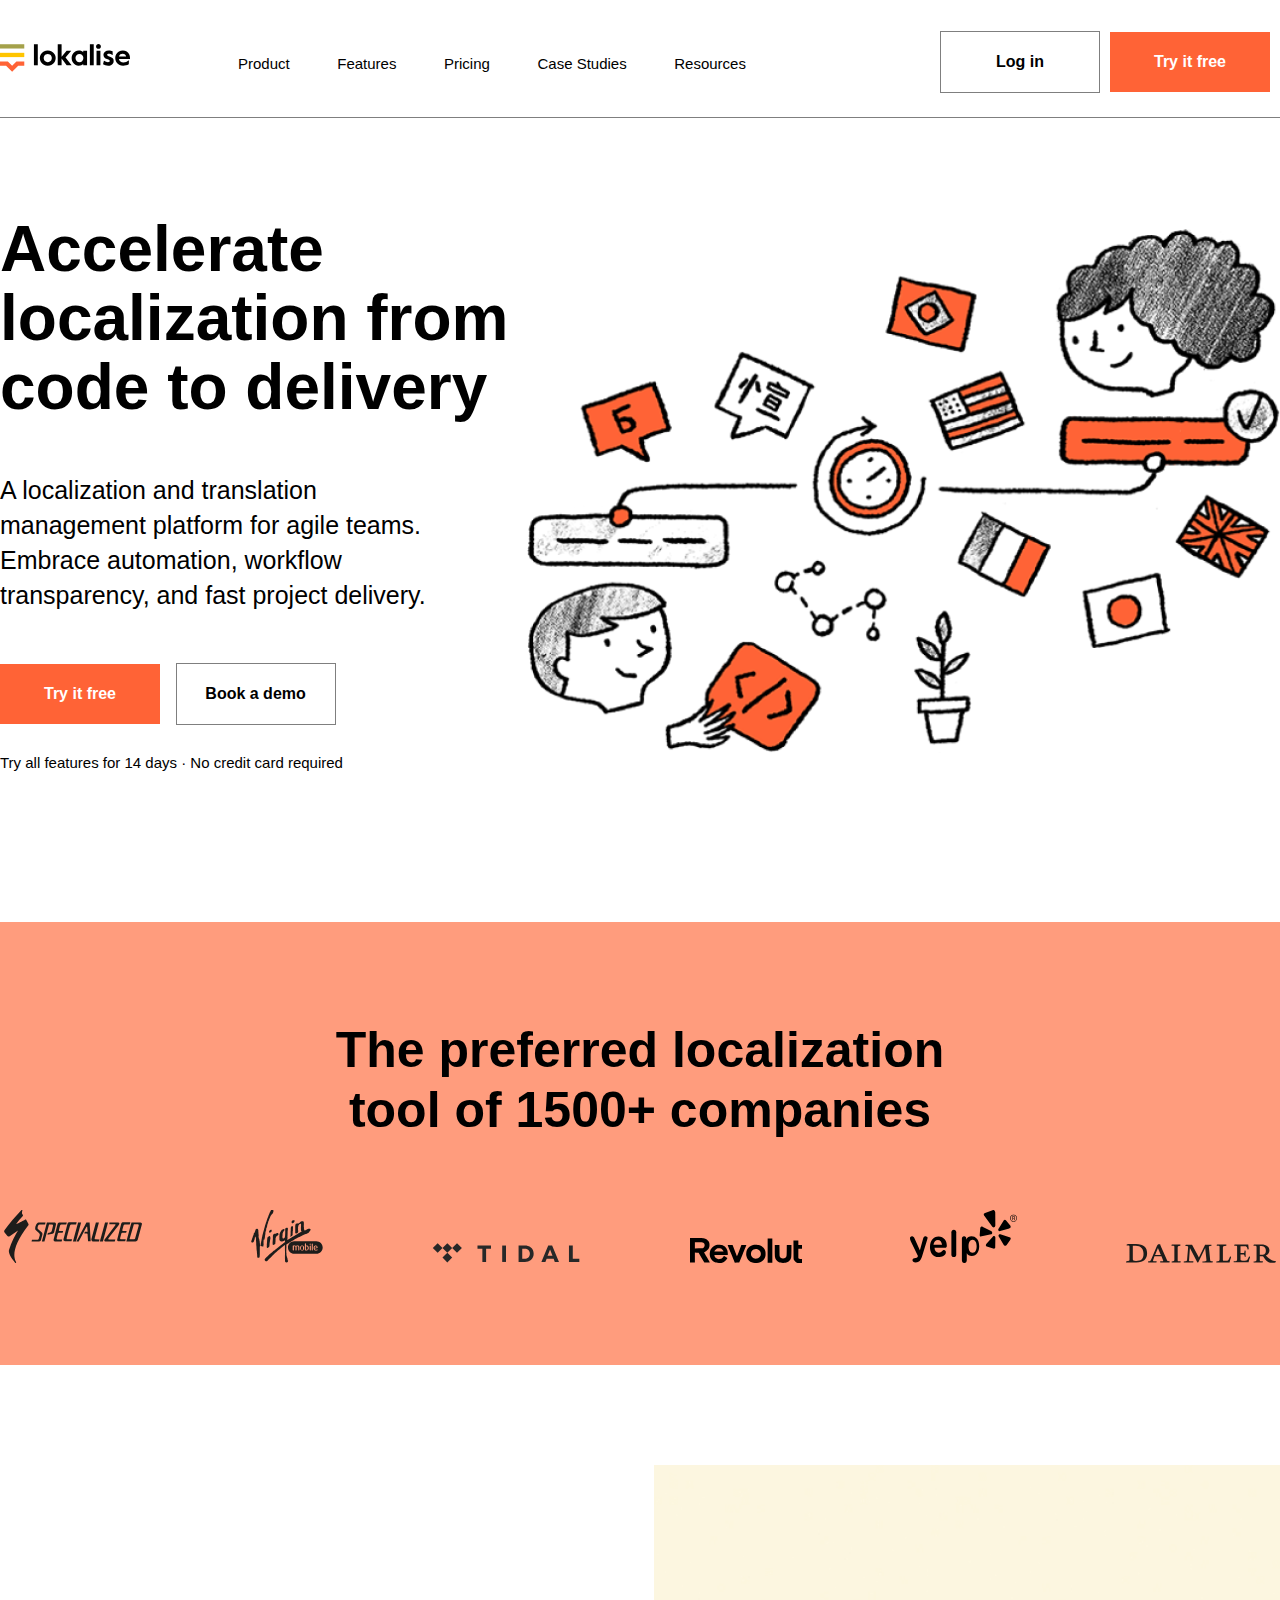
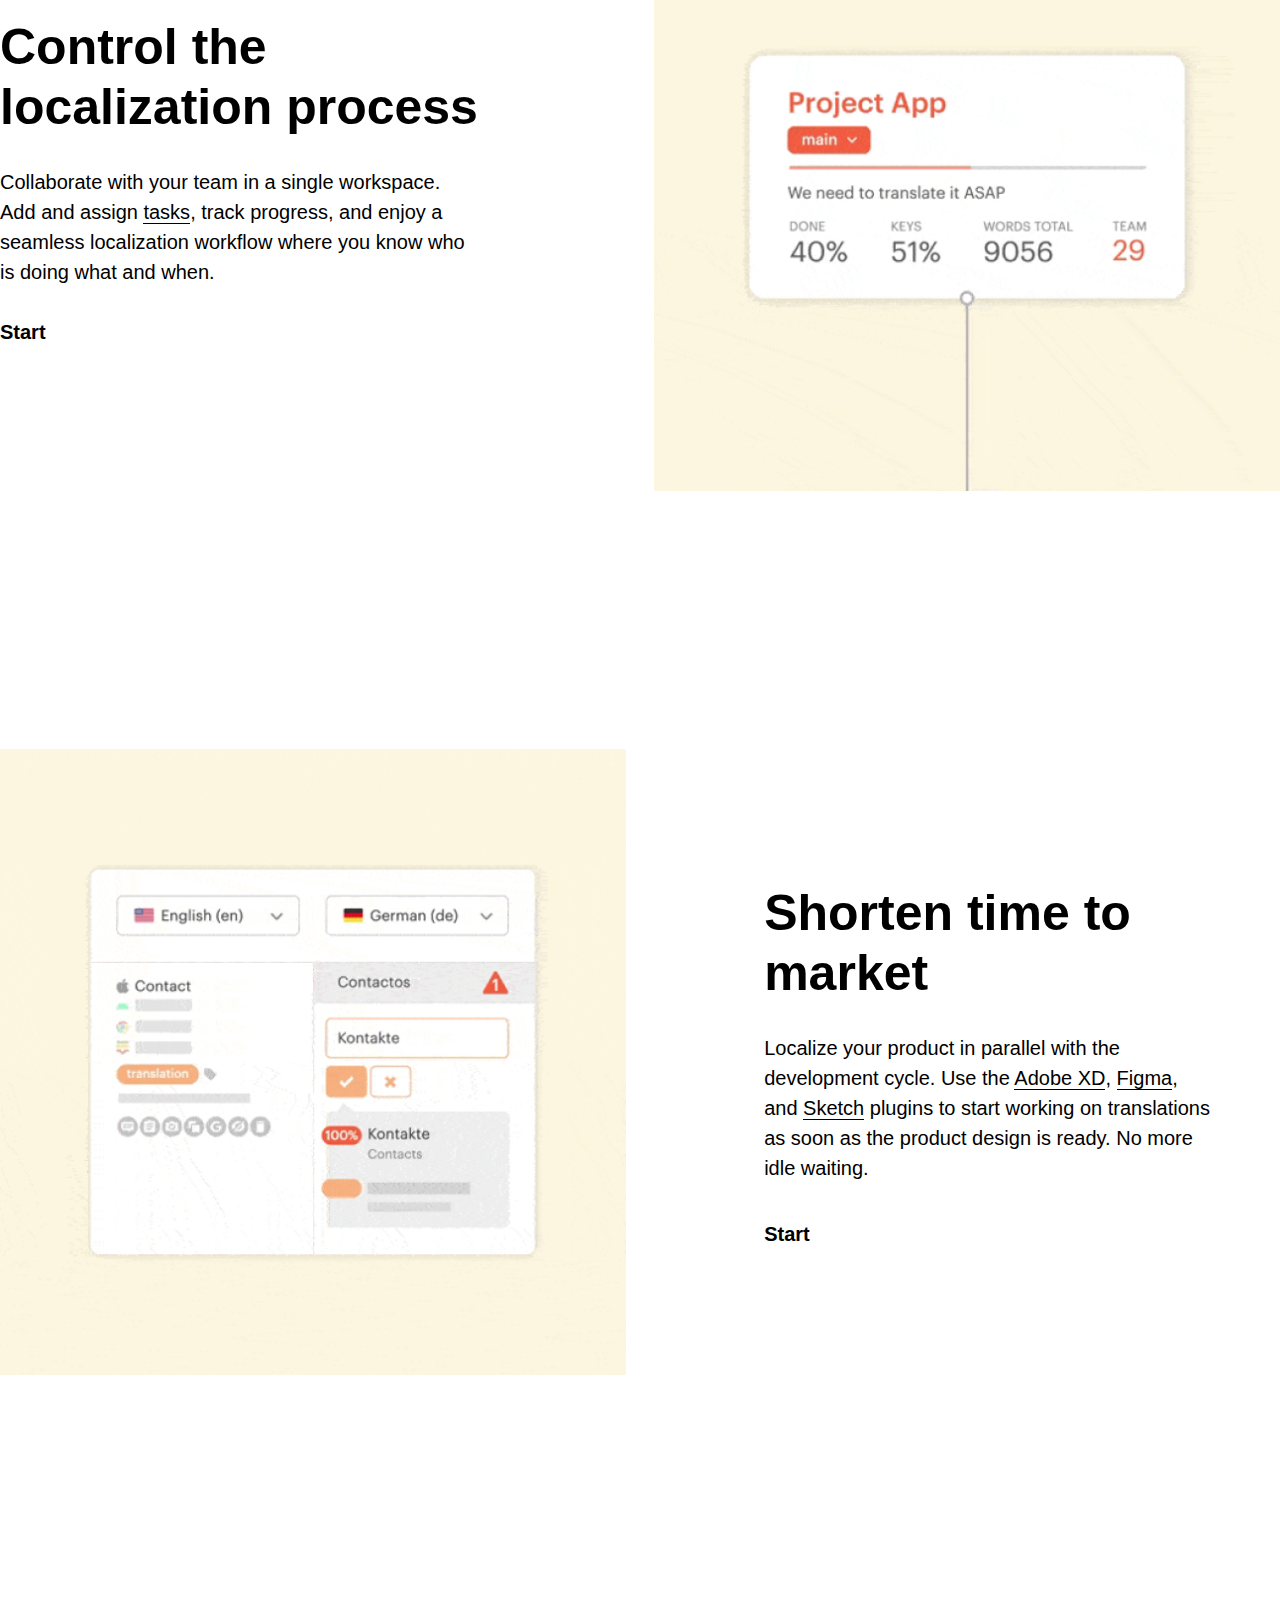
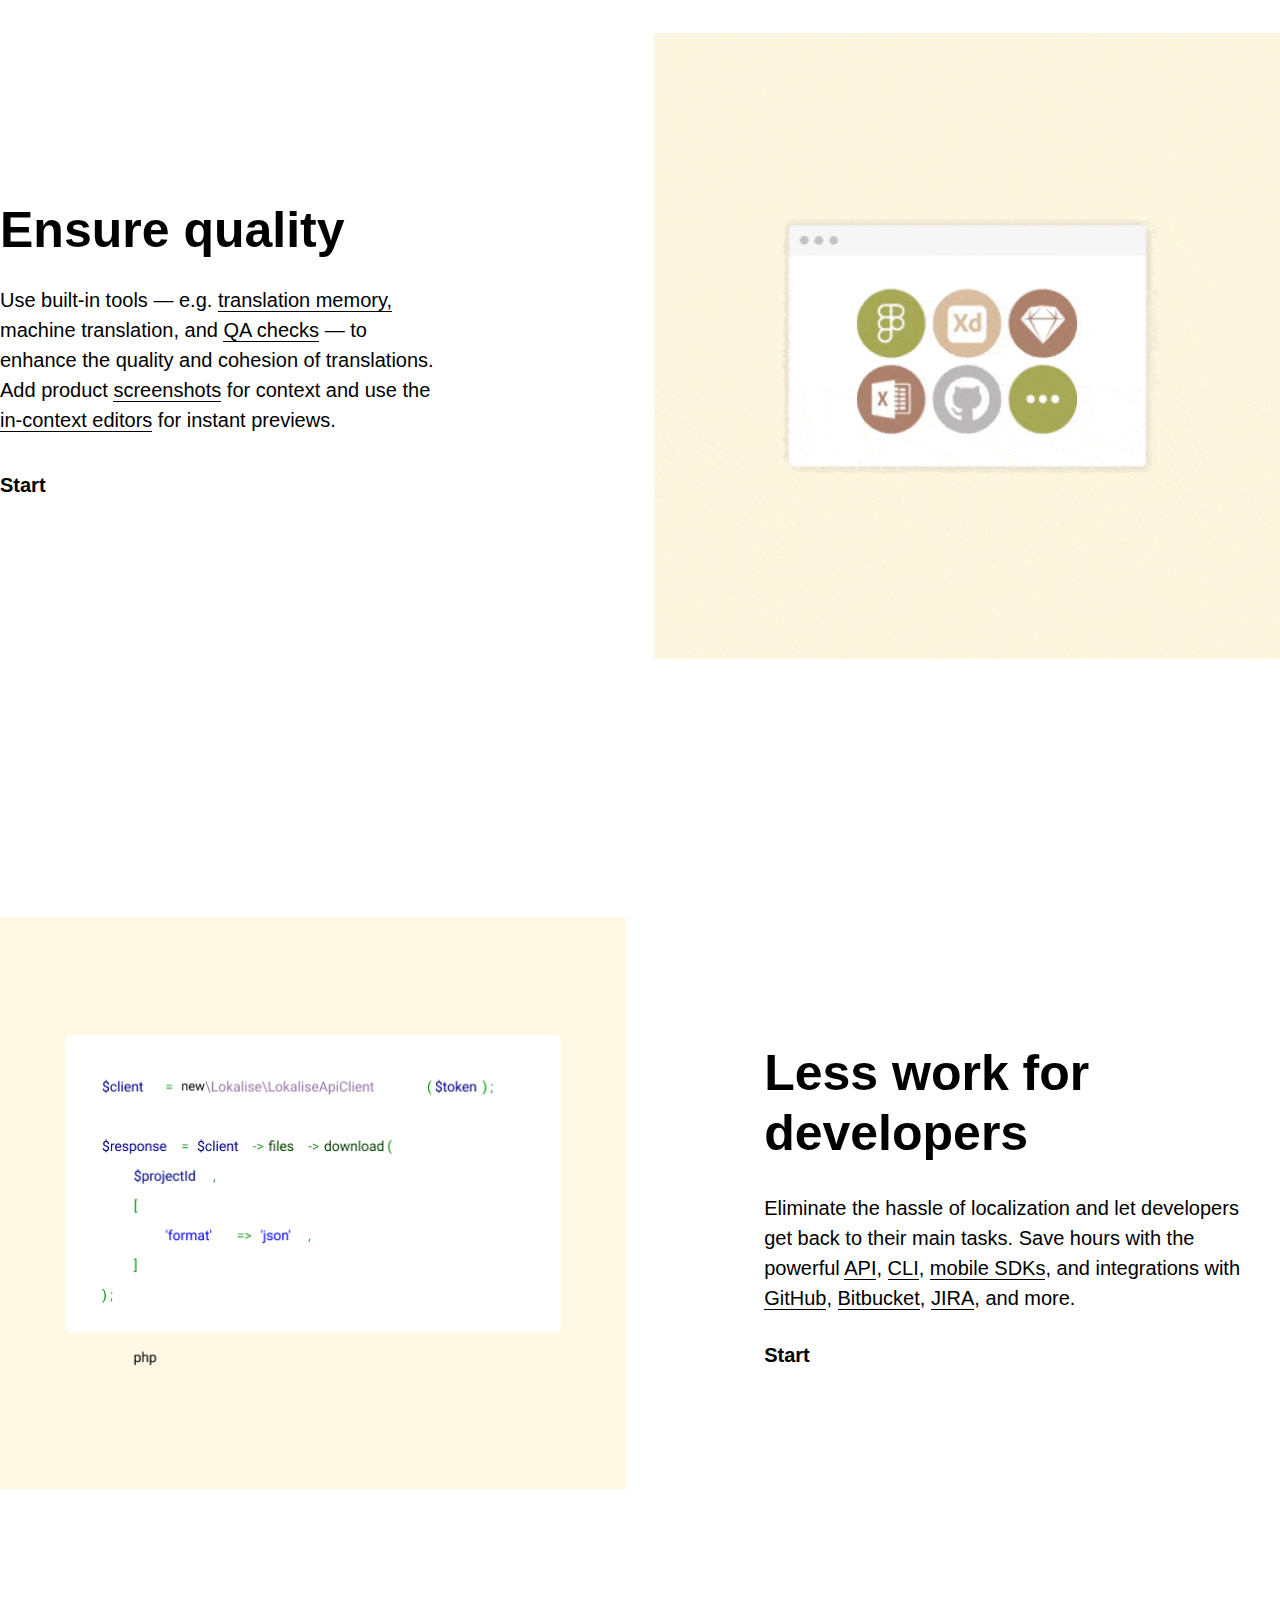
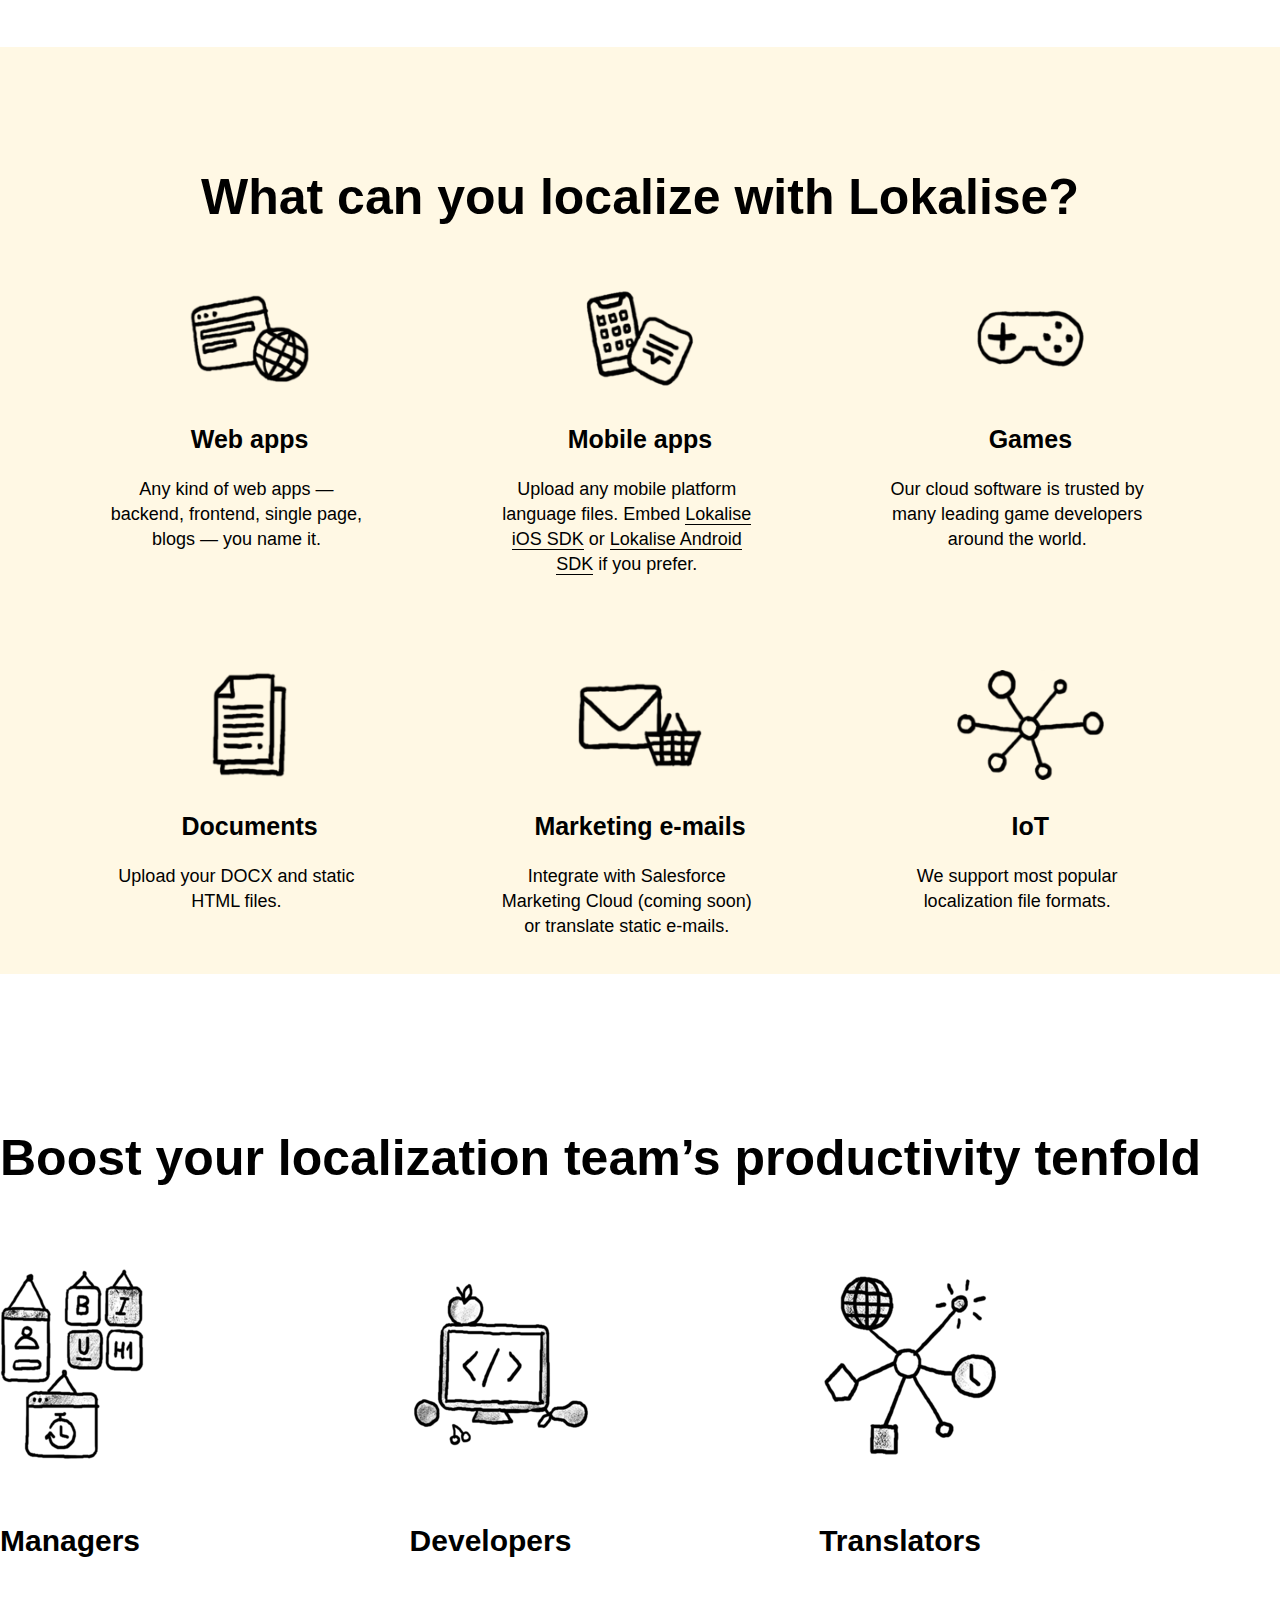
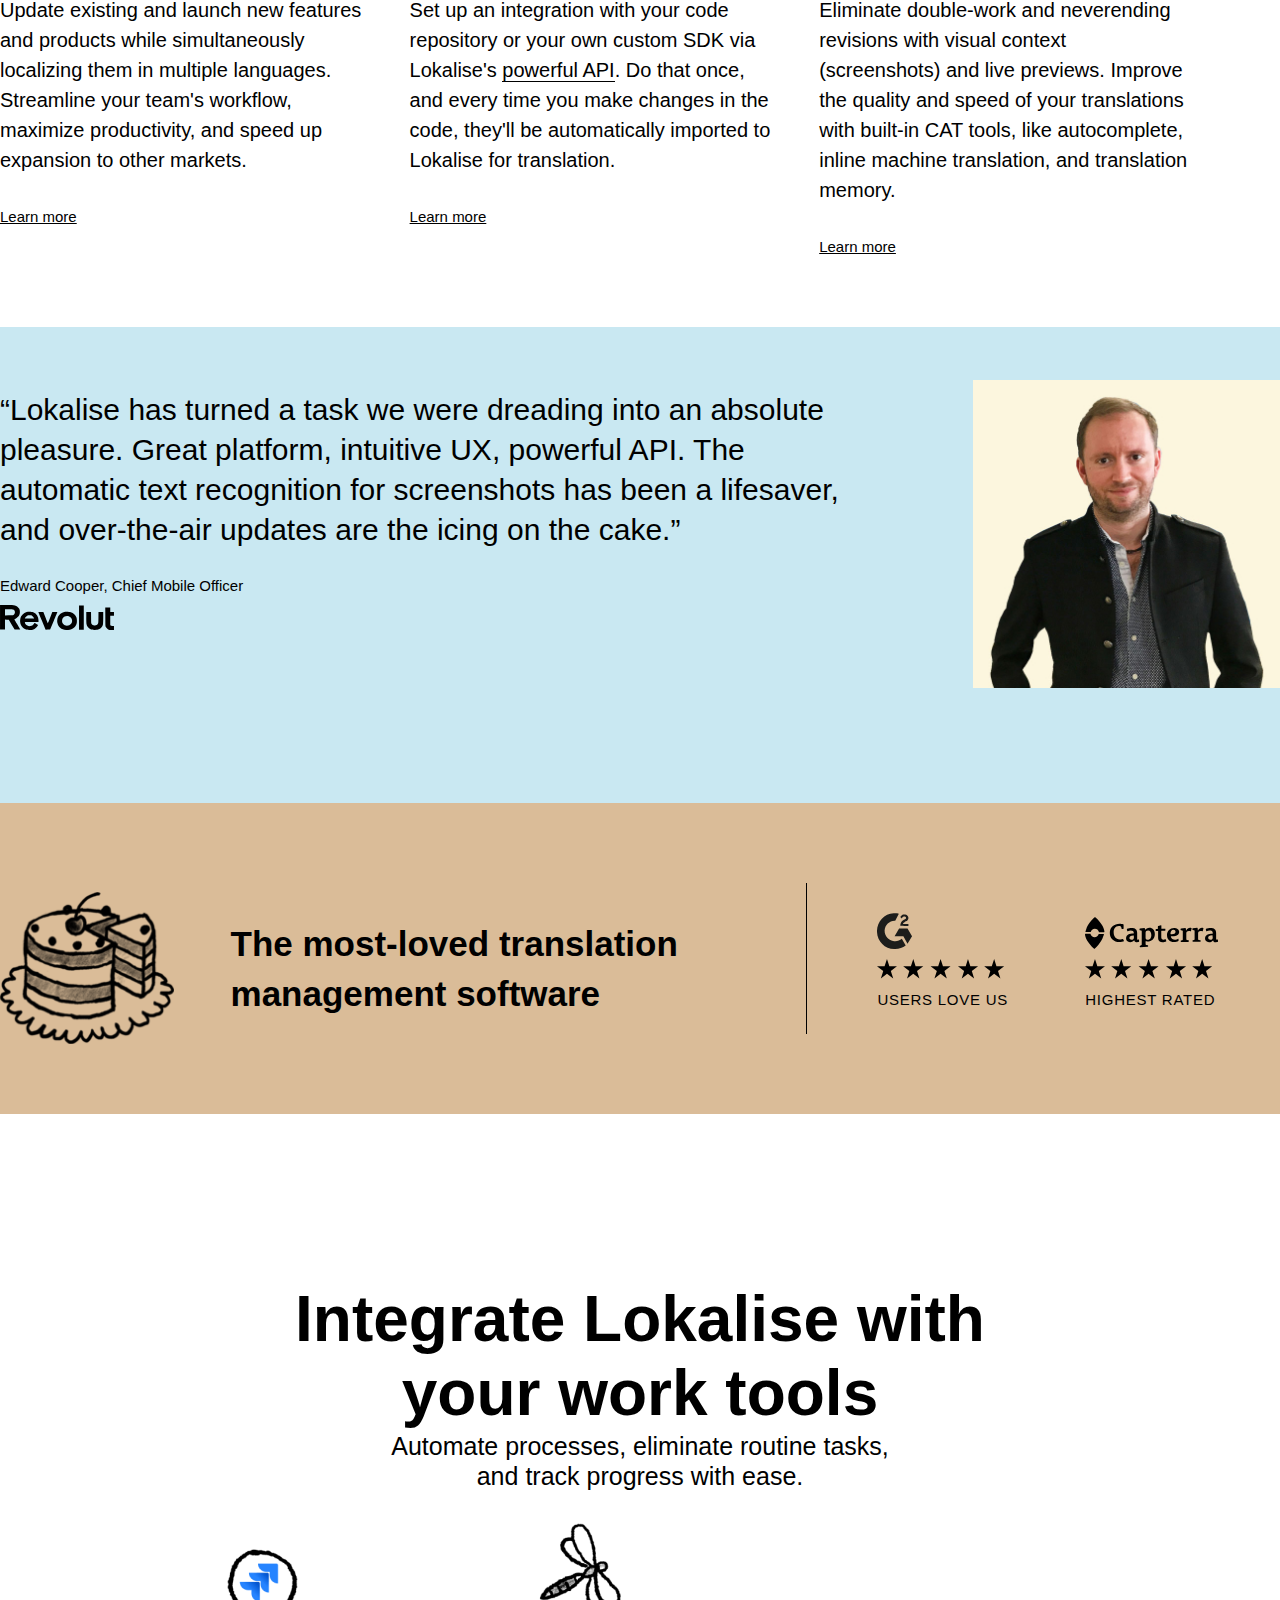
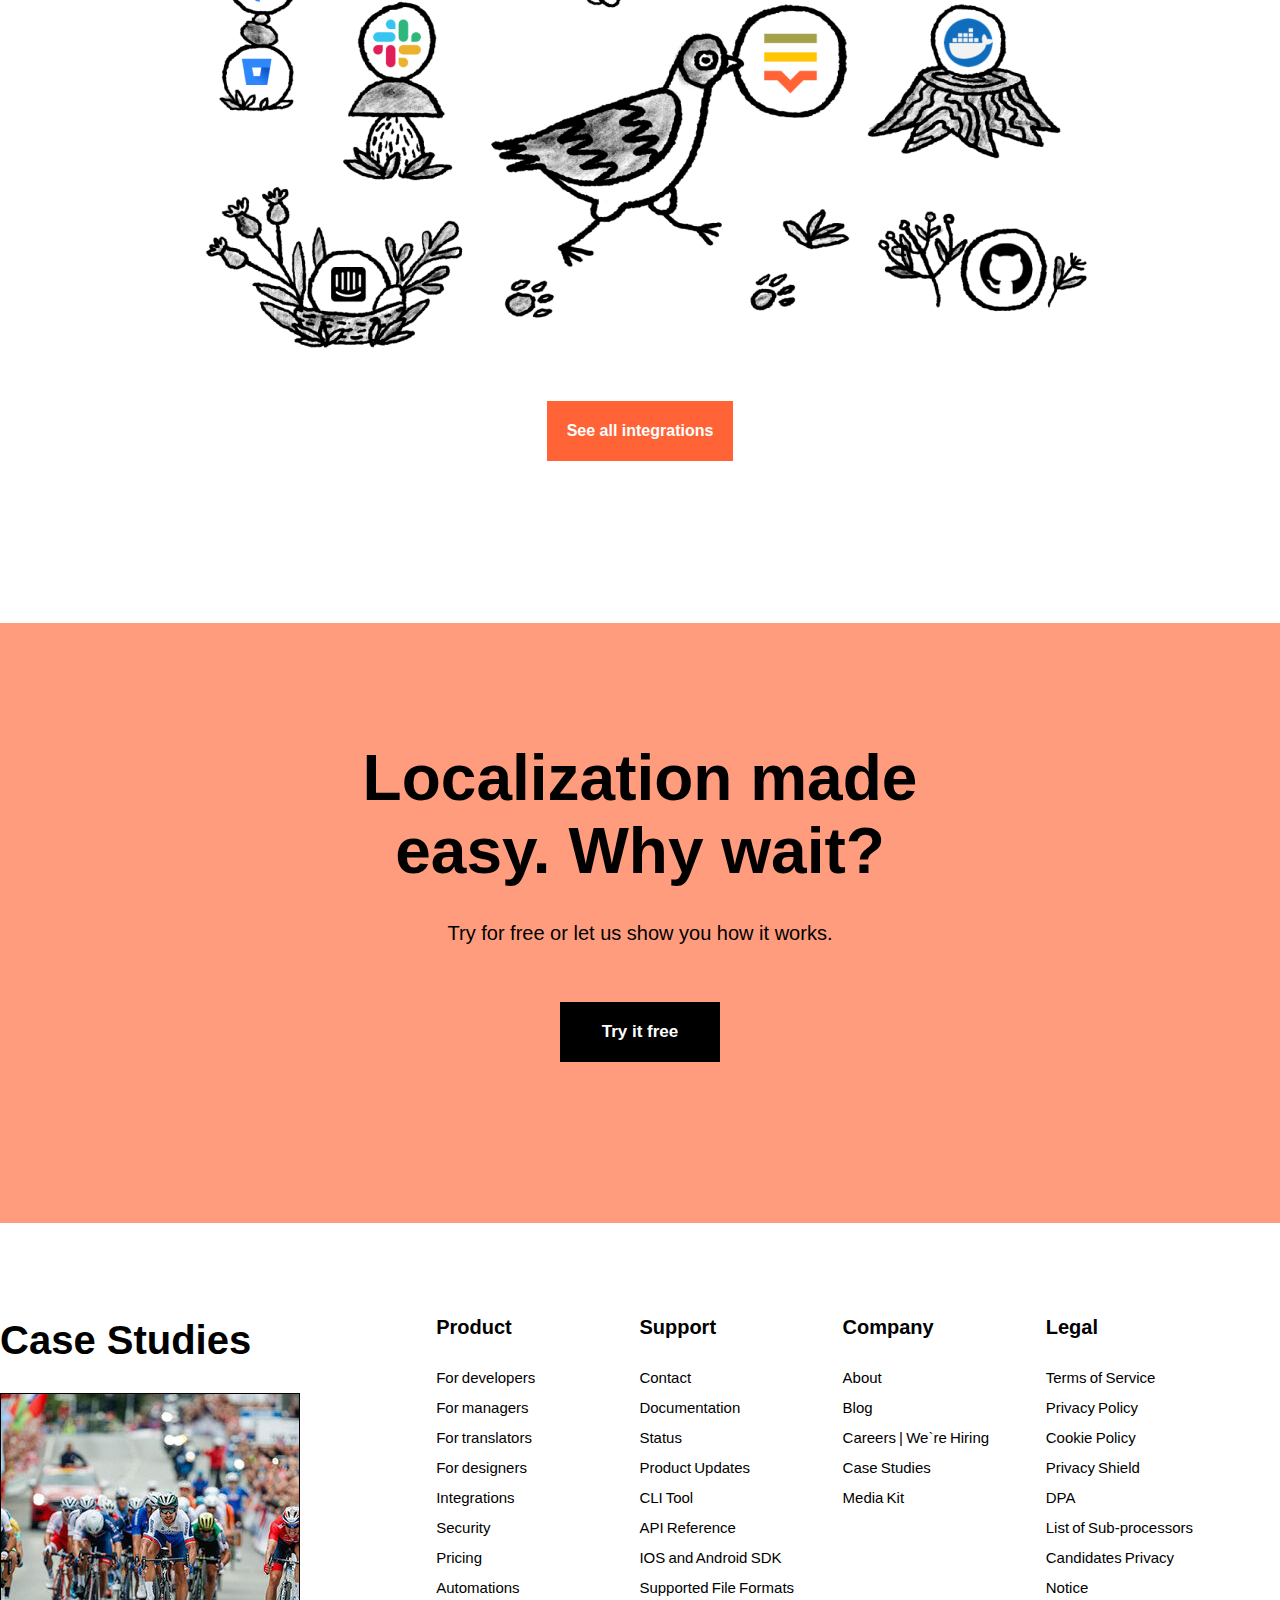
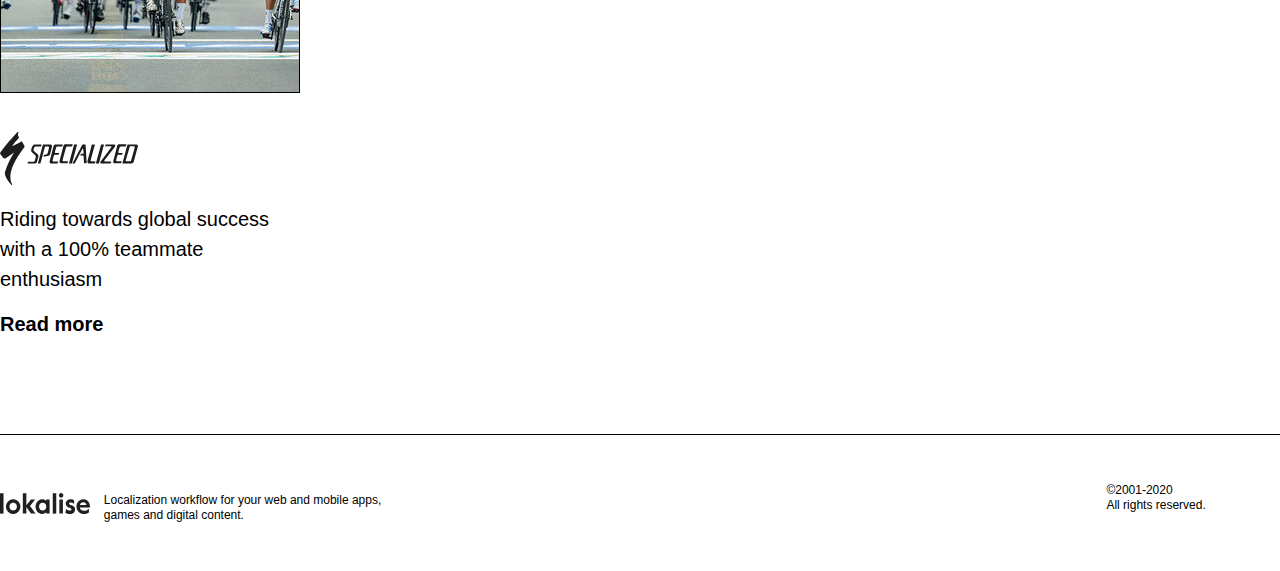
==== index.html @ 661e5a1c "Added HW-12" ====
<!DOCTYPE html>
<html lang="en">

<head>
    <meta charset="UTF-8">
    <meta name="viewport" content="width=device-width, initial-scale=1.0">
    <title>Lokalize</title>
    <link rel="stylesheet" href="./css/styles.css">

</head>

<body>


    <header class="header">
        <div class="container">
            <div class="inner-container">
                <div class="logo-wrapper">
                    <a href="#">
                        <img src="./images/icons/lokalize.svg" alt="Logo" title="Lokalize">
                    </a>
                </div>

                <nav class="nav-menu">
                    <a href="#product.html" class="burger-menu_link">Product</a>
                    <a href="#features.html" class="burger-menu_link">Features</a>
                    <a href="#pricing.html" class="burger-menu_link">Pricing</a>
                    <a href="#case-studies.html" class="burger-menu_link">Case Studies</a>
                    <a href="#resources.html" class="burger-menu_link">Resources</a>
                </nav>

                <button class="button button-white">Log in</button>
                <button class="button button-orange">Try it free</button>
                <div class="burger-menu">&#9776;</div>
            </div>
        </div>
    </header>

    <main>
        <section class="section first-section">
            <div class="container">
                <div class="flex-container">
                    <div class="info-box">
                        <h1 class="title">Accelerate localization from code to delivery</h1>
                        <p>A localization and translation management platform for agile teams. Embrace automation,
                            workflow transparency, and fast
                            project delivery.</p>
                        <div class="btn-wrapper">
                            <button class="button button-orange">Try it free</button>
                            <button class="button button-white">Book a demo</button>
                        </div>
                        <div class="additional">
                            <p>Try all features for 14 days · No credit card required</p>
                        </div>
                    </div>
                    <div class="img-box">
                        <img src="./images/Img-1.png" alt="Img">
                    </div>
                </div>
            </div>
        </section>

        <section class="section partners">
            <div class="container">
                <div class="partner-info">
                    <h2>The preferred localization tool of 1500+ companies</h2>
                </div>
                <div class="logos">
                    <div class="partner-logo">
                        <img src="./images/icons/Specialized.svg" alt="Specialized" title="Specialized">
                    </div>
                    <div class="partner-logo">
                        <img src="./images/icons/Virgin.svg" alt="Virgin" title="Virgin">
                    </div>
                    <div class="partner-logo">
                        <img src="./images/icons/Tidal.svg" alt="Tidal" title="Tidal">
                    </div>
                    <div class="partner-logo">
                        <img src="./images/icons/Revolut.svg" alt="Revolut" title="Revolut">
                    </div>
                    <div class="partner-logo">
                        <img src="./images/icons/Yelp.svg" alt="Yelp" title="Yelp">
                    </div>
                    <div class="partner-logo">
                        <img src="./images/icons/Daimler.svg" alt="Daimler" title="Daimler">
                    </div>
                </div>
            </div>
        </section>

        <section class="section advantages-1">
            <div class="container">
                <div class="flex-container">
                    <div class="info-box">
                        <h2>Control the localization process</h2>
                        <p>Collaborate with your team in a single workspace. Add and assign <a href="#"
                                class="text-link">tasks</a>, track progress, and
                            enjoy a seamless
                            localization workflow where you know who is doing what and when.</p>
                        <a href="#start.html" class="start">Start</a>
                    </div>
                    <div class="img-box">
                        <img src="./images/Advantage-1.jpg" alt="Img: Control the localization process">
                    </div>
                </div>
            </div>
        </section>

        <section class="section advantages-2">
            <div class="container">
                <div class="flex-container">
                    <div class="info-box">
                        <h2>Shorten time to market</h2>
                        <p>Localize your product in parallel with the development cycle. Use the <a href="#"
                                class="text-link">Adobe XD</a>, <a href="#" class="text-link">Figma</a>, and <a href="#"
                                class="text-link">Sketch</a> plugins to start
                            working on translations as soon as the product design is ready. No more idle waiting.</p>
                        <a href="#start.html" class="start">Start</a>
                    </div>
                    <div class="img-box">
                        <img src="./images/Advantage-3.jpg" alt="Img: Control the localization process">
                    </div>
                </div>
            </div>
        </section>

        <section class="section advantages-3">
            <div class="container">
                <div class="flex-container">
                    <div class="info-box">
                        <h2>Ensure quality</h2>
                        <p>Use built-in tools — e.g. <a href="#" class="text-link">translation memory,</a> machine
                            translation, and <a href="#" class="text-link">QA checks</a> — to enhance
                            the quality and cohesion
                            of translations. Add product <a href="#" class="text-link">screenshots</a> for context and
                            use the <a href="#" class="text-link">in-context editors</a> for instant previews.</p>
                        <a href="#start.html" class="start">Start</a>
                    </div>
                    <div class="img-box">
                        <img src="./images/Advantage-2.jpg" alt="Img: Control the localization process">
                    </div>
                </div>
            </div>
        </section>

        <section class="section advantages-4">
            <div class="container">
                <div class="flex-container">
                    <div class="info-box">
                        <h2>Less work for developers</h2>
                        <p>Eliminate the hassle of localization and let developers get back to their main tasks. Save
                            hours with the powerful <a href="#" class="text-link">API</a>, <a href="#"
                                class="text-link">CLI</a>, <a href="#" class="text-link">mobile SDKs</a>, and
                            integrations with <a href="#" class="text-link">GitHub</a>, <a href="#"
                                class="text-link">Bitbucket</a>, <a href="#" class="text-link">JIRA</a>, and more.</p>
                        <a href="#start.html" class="start">Start</a>
                    </div>
                    <div class="img-box">
                        <img src="./images/Advantage-4.jpg" alt="Img: Control the localization process">
                    </div>
                </div>
            </div>
        </section>

        <section class="section cards">
            <div class="container">
                <h2>What can you localize with Lokalise?</h2>
                <div class="cards-flex">
                    <div class="card-item">
                        <div class="icon-box">
                            <img src="./images/icons/Web.svg" alt="cards">
                        </div>
                        <h5 class="card-title">Web apps</h5>
                        <p class="card-info">Any kind of web apps — backend, frontend, single page, blogs — you name it.
                        </p>
                    </div>

                    <div class="card-item">
                        <div class="icon-box">
                            <img src="./images/icons/Mob.svg" alt="cards">
                        </div>
                        <h5 class="card-title">Mobile apps</h5>
                        <p class="card-info">Upload any mobile platform language files. Embed <a href="#"
                                class="text-link">Lokalise iOS SDK</a> or
                            <a href="#" class="text-link">Lokalise Android SDK</a> if you prefer.
                        </p>
                    </div>

                    <div class="card-item">
                        <div class="icon-box">
                            <img src="./images/icons/Controller.svg" alt="cards">
                        </div>
                        <h5 class="card-title">Games</h5>
                        <p class="card-info">Our cloud software is trusted by many leading game developers around the
                            world.</p>
                    </div>

                    <div class="card-item">
                        <div class="icon-box">
                            <img src="./images/icons/Docs.svg" alt="cards">
                        </div>
                        <h5 class="card-title">Documents</h5>
                        <p class="card-info">Upload your DOCX and static HTML files.</p>
                    </div>

                    <div class="card-item">
                        <div class="icon-box">
                            <img src="./images/icons/Letter.svg" alt="cards">
                        </div>
                        <h5 class="card-title">Marketing e-mails</h5>
                        <p class="card-info">Integrate with Salesforce Marketing Cloud (coming soon) or translate static
                            e-mails.</p>
                    </div>

                    <div class="card-item">
                        <div class="icon-box">
                            <img src="./images/icons/IoT.svg" alt="cards">
                        </div>
                        <h5 class="card-title">IoT</h5>
                        <p class="card-info">We support most popular localization file formats.</p>
                    </div>
                </div>
            </div>
        </section>

        <section class="section cards-2">
            <div class="container">
                <h2>Boost your localization team’s productivity tenfold</h2>
                <div class="cards-flex">
                    <div class="card-item">
                        <div class="icon-box managers">
                            <img src="./images/Managers.png" alt="cards">
                        </div>
                        <h4 class="card-title">Managers</h4>
                        <p class="card-info">Update existing and launch new features and products while simultaneously
                            localizing them in multiple languages.
                            Streamline your team's workflow, maximize productivity, and speed up expansion to other
                            markets.
                        </p>
                        <a href="#learn.html" class="learn">Learn more</a>
                    </div>

                    <div class="card-item">
                        <div class="icon-box devs">
                            <img src="./images/Devs.png" alt="cards">
                        </div>
                        <h4 class="card-title">Developers</h4>
                        <p class="card-info">Set up an integration with your code repository or your own custom SDK via
                            Lokalise's <a href="#" class="text-link">powerful API</a>. Do that once, and
                            every time you make changes in the code, they'll be automatically imported to Lokalise for
                            translation.
                        </p>
                        <a href="#learn.html" class="learn">Learn more</a>
                    </div>

                    <div class="card-item">
                        <div class="icon-box trans">
                            <img src="./images/Translators.png" alt="cards">
                        </div>
                        <h4 class="card-title">Translators</h4>
                        <p class="card-info">Eliminate double-work and neverending revisions with visual context
                            (screenshots) and live previews. Improve the quality
                            and speed of your translations with built-in CAT tools, like autocomplete, inline machine
                            translation, and translation
                            memory.</p>
                        <a href="#learn.html" class="learn">Learn more</a>
                    </div>
                </div>
            </div>
        </section>

        <section class="section feedback">
            <div class="container">
                <div class="flex-container">
                    <div class="info-box">
                        <p>“Lokalise has turned a task we were dreading into an absolute pleasure. Great platform,
                            intuitive UX, powerful API. The
                            automatic text recognition for screenshots has been a lifesaver, and over-the-air updates
                            are the icing on the cake.”</p>
                        <div class="additional">
                            <p>Edward Cooper, Chief Mobile Officer</p>
                            <div class="logo">
                                <img src="./images/icons/Revolut.svg" alt="Revolut" title="Revolut">
                            </div>
                        </div>
                    </div>
                    <div class="img-box">
                        <img src="./images/Photo.jpg" alt="Photo">
                    </div>
                </div>
            </div>
        </section>

        <section class="section rating">
            <div class="container">
                <div class="flex-container">

                    <div class="info-box">
                        <div class="img-box">
                            <img src="./images/Cake.png" alt="Photo">
                        </div>
                        <div class="rating-title">
                            <h4>The most-loved translation management software</h4>
                        </div>

                    </div>
                    <div class="rating-results">
                        <div class="rating-info">
                            <img src="./images/icons/G-logo.svg" alt="Photo">
                            <img src="./images/icons/Stars.svg" alt="Photo">
                            <p>USERS LOVE US</p>
                        </div>
                        <div class="rating-info">
                            <img src="./images/icons/Capterra.svg" alt="Photo">
                            <img src="./images/icons/Stars.svg" alt="Photo">
                            <p>HIGHEST RATED</p>
                        </div>
                    </div>
                </div>
            </div>
        </section>

        <section class="section integrate">
            <div class="container">
                <div class="integrate-info">
                    <h2>Integrate Lokalise with your work tools</h2>
                    <p>Automate processes, eliminate routine tasks, and track progress with ease.</p>
                </div>
                <div class="integrate-img">
                    <img src="./images/Integrate-pic.png" alt="Photo">
                </div>
                <div class="btn-wrapper">
                    <button class="button button-orange">See all integrations</button>
                </div>
            </div>
        </section>

        <section class="section try-it">
            <div class="container">
                <div class="try-info">
                    <h2>Localization made easy. Why wait?</h2>
                    <p>Try for free or let us show you how it works.</p>
                </div>
                <div class="btn-wrapper">
                    <button class="button button-black">Try it free</button>
                </div>

            </div>
        </section>

        <section class="section map">
            <div class="container">
                <div class="flex-container">
                    <div class="case-studies">
                        <h3>Case Studies</h3>
                        <div class="img-box">
                            <img src="./images/CycleRace.jpg" alt="Cycle race">
                        </div>
                        <div class="logo-box">
                            <img src="./images/icons/Specialized.svg" alt="Specialized logo">
                        </div>
                        <p>Riding towards global success with a 100% teammate enthusiasm</p>
                        <a href="#readmore.html">Read more</a>
                    </div>
                    <div class="map-container">
                        <div class="map-column">
                            <h6>Product</h6>
                            <ul>
                                <li><a href="#">For developers</a></li>
                                <li><a href="#">For managers</a></li>
                                <li><a href="#">For translators</a></li>
                                <li><a href="#">For designers</a></li>
                                <li><a href="#">Integrations</a></li>
                                <li><a href="#">Security</a></li>
                                <li><a href="#">Pricing</a></li>
                                <li><a href="#">Automations</a></li>
                            </ul>
                        </div>

                        <div class="map-column">
                            <h6>Support</h6>
                            <ul>
                                <li><a href="#">Contact</a></li>
                                <li><a href="#">Documentation</a></li>
                                <li><a href="#">Status</a></li>
                                <li><a href="#">Product Updates</a></li>
                                <li><a href="#">CLI Tool</a></li>
                                <li><a href="#">API Reference</a></li>
                                <li><a href="#">IOS and Android SDK</a></li>
                                <li><a href="#">Supported File Formats</a></li>
                            </ul>
                        </div>

                        <div class="map-column">
                            <h6>Company</h6>
                            <ul>
                                <li><a href="#">About</a></li>
                                <li><a href="#">Blog</a></li>
                                <li><a href="#">Careers | We`re Hiring</a></li>
                                <li><a href="#">Case Studies</a></li>
                                <li><a href="#">Media Kit</a></li>
                            </ul>
                        </div>

                        <div class="map-column">
                            <h6>Legal</h6>
                            <ul>
                                <li><a href="#">Terms of Service</a></li>
                                <li><a href="#">Privacy Policy</a></li>
                                <li><a href="#">Cookie Policy</a></li>
                                <li><a href="#">Privacy Shield</a></li>
                                <li><a href="#">DPA</a></li>
                                <li><a href="#">List of Sub-processors</a></li>
                                <li><a href="#">Candidates Privacy Notice</a></li>
                            </ul>
                        </div>
                    </div>
                </div>
            </div>
        </section>

        <footer class="footer">
            <div class="container">
                <div class="flex-container">
                    <div class="left-side">
                        <img src="./images/icons/footer-logo.svg" alt="Lokalise logo">
                        <p>Localization workflow for your web and mobile apps, games and digital content.</p>
                    </div>
                    <div class="right-side">
                        <p>©2001-2020</p>
                        <p>All rights reserved.</p>
                    </div>
                </div>

            </div>
        </footer>
        <script src="./js/main.js"></script>
    </main>
</body>

</html>
---- css/styles.css ----
@font-face {
  font-display: swap;
  font-family: "Graphik LC TT", sans-serif;
  font-style: normal;
  font-weight: 400;
  src: url("../fonts/graphikLCG/GraphikLCG-Regular.woff2") format("woff2");
}

@font-face {
  font-display: swap;
  font-family: "Graphik LC TT", sans-serif;
  font-style: normal;
  font-weight: 600;
  src: url("../fonts/graphikLCG/GraphikLCG-Semibold.woff2") format("woff2");
}
/* 
@font-face {
  font-display: swap; 
  font-family: "Roboto", sans-serif;
  font-style: normal;
  font-weight: 400;
  src: url("../fonts/roboto-v30-latin/roboto-v30-latin-regular.woff2")
    format("woff2"); 
}

@font-face {
  font-display: swap; 
  font-family: "Roboto", sans-serif;
  font-style: normal;
  font-weight: 500;
  src: url("../fonts/roboto-v30-latin/roboto-v30-latin-500.woff2")
    format("woff2"); 
} */

:root {
  --maxWidth: 1290px;
  --primaryFont: "Graphik LC TT", sans-serif;
  --primaryTextColor: #000;
  --primaryTextSize: 20px;

  /* Color */
  --orange: #ff6336;
  --peach: #ff9c7d;
  --vanilla: #fff8e4;
  --blue: #c9e8f2;
  --sand: #dabc98;
  --white: #fff;
  --black: #000;
}

/*
  Reset styles to remove default margins and paddings
*/
* {
  margin: 0;
  padding: 0;
  box-sizing: border-box;
}

html {
  font-family: var(--primaryFont);
  font-size: var(--primaryTextSize);
  line-height: 1.5;
  color: var(--primaryTextColor);
  background-color: var(--white);
}

img {
  max-width: 100%;
  height: auto;
}

a {
  text-decoration: none;
  color: var(--primaryTextColor);
  font-weight: 400;
  font-size: 15px;
  line-height: 1.33;
  margin-right: 57px;
}

h1,
h2,
h3,
h4,
h5,
h6 {
  font-weight: 600;
  line-height: 1.2;
}

h1 {
  line-height: 1.08;
  font-size: clamp(45px, 5vw, 65px);
}

h2 {
  font-size: clamp(30px, 5vw, 50px);
}

h3 {
  line-height: 1.25;
  font-size: 40px;
}

h4 {
  line-height: 1.33;
  font-size: 30px;
}

h5 {
  line-height: 1.4;
  font-size: 25px;
}

h6 {
  line-height: 1.25;
  font-size: 20px;
}

.container {
  max-width: var(--maxWidth);
  margin-left: auto;
  margin-right: auto;
}

button {
  display: inline-block;
  border: none;
  outline: none;
  color: var(--primaryTextColor);
  cursor: pointer;
}

.button {
  min-width: 160px;
  /* padding: 13px 18px 11px; */
  font-size: clamp(10px, 5vw, 16px);
  line-height: 3.75;
  font-weight: 600;
}

.button-white {
  border: 1px solid rgba(0, 0, 0, 0.5);
  background-color: var(--white);
}

.button-orange {
  background-color: var(--orange);
  color: var(--white);
}

.button:not(:last-child) {
  margin-right: 10px;
}

.text-link {
  text-decoration: none;
  border-bottom: 1px solid #000;
  transition: color 0.3s;
  line-height: 1.5;
  font-size: clamp(14px, 5vw, 20px);
  margin-right: 0;
}

.text-link:hover {
  color: var(--orange);
  border-bottom: 1px solid var(--orange);
  cursor: pointer;
}

/* Header */
.header {
  padding-top: 31px;
  padding-bottom: 24px;
  border-bottom: 1px solid rgba(0, 0, 0, 0.5);
}

.header .container {
  max-width: calc(var(--maxWidth) + 48px);
}

.inner-container {
  display: flex;
  align-items: center;
}

.logo-wrapper {
  margin-right: 51px;
}

nav {
  margin-right: auto;
}

nav a {
  margin-right: 42px;
  white-space: nowrap;
}

.show {
  display: block !important;
}

@media (min-width: 616px) {
  .burger-menu {
    display: none;
  }
}

@media (max-width: 784px) {
  .nav-menu {
    display: none;
  }

  .inner-container {
    display: flex;
    justify-content: space-between;
    display: flex;
    align-items: center;
  }

  /* .burger-menu {
    font-size: 40px;
    cursor: pointer;
  } */
}

/* @media (max-width: 1083px) {
  .header nav a {
    margin-right: 25px;
  }
}

@media (max-width: 663px) {
  .header nav a {
    margin-right: 10px;
  }
} */

/* Sections */

/* First */
.first-section {
  margin-top: 97px;
  margin-bottom: 147px;
}

.first-section .title {
  margin-bottom: 51px;
}
.first-section p {
  line-height: 1.4;
  font-size: clamp(18px, 5vw, 25px);
  /* width: 470px; */
}

.first-section .btn-wrapper {
  margin-top: 30px;
  padding-top: 20px;
  margin-bottom: 25px;
}

.first-section .additional p {
  font-size: 15px;
  line-height: 1.67;
}

@media (min-width: 900px) {
  .first-section .flex-container {
    display: flex;
    align-items: center;
  }

  .first-section .info-box {
    /* width: 620px; */
    flex-basis: 41.2%;
  }

  .first-section p {
    max-width: 89%;
    width: auto;
  }

  .first-section .img-box {
    flex-basis: 58.8%;
    overflow: hidden;
  }
}

@media (max-width: 899.9px) {
  .first-section .flex-container {
    text-align: center;
  }

  .first-section .img-box {
    display: inline-block;
  }

  .first-section .info-box {
    margin-bottom: 20px;
  }
}

/* Second Logo-section */
.partners {
  margin-bottom: 100px;
}

.partners .container {
  max-width: calc(var(--maxWidth) + 150px);
  background-color: var(--peach);
}

.partners {
  text-align: center;
}

.partners .partner-info h2 {
  max-width: 700px;
  width: 100%;
  margin-left: auto;
  margin-right: auto;
  padding-top: 98px;
  padding-bottom: 70px;
}

.partners .partner-logo {
  display: inline-block;
  margin-bottom: 94px;
}

.partners .partner-logo:not(:last-child) {
  margin-right: 103px;
}

.partners .partner-logo img {
  max-width: 100%;
  height: auto;
}

@media (max-width: 768px) {
  .partner-logo img {
    max-width: 80%;
  }

  .partners .partner-logo:not(:last-child) {
    margin-right: 73px;
  }
}

@media (max-width: 590px) {
  .partner-logo img {
    max-width: 10%;
  }

  .partners .partner-logo:not(:last-child) {
    margin-right: 23px;
  }
}

/* Third section: advantage 1 */
.advantages-1 {
  margin-bottom: 250px;
}

.advantages-1 p {
  line-height: 1.5;
  font-size: clamp(14px, 5vw, 20px);
  margin-top: 30px;
  margin-bottom: 30px;
  max-width: 97.3%;
  width: auto;
}

.underlined {
  position: relative;
}

.underlined::after {
  content: "";
  position: absolute;
  left: 0;
  bottom: 1px;
  width: 100%;
  border-bottom: 1px solid black;
}

.start {
  line-height: 1.5;
  font-size: 20px;
  font-weight: 600;
}

a.start:hover,
a.start:focus {
  text-decoration: underline;
}

@media (min-width: 700px) {
  .advantages-1 .flex-container {
    display: flex;
    justify-content: space-between;
    align-items: center;
    flex-wrap: wrap;
  }

  .advantages-1 .info-box {
    flex-basis: 38.2%;
  }

  .advantages-1 .img-box {
    flex-basis: 48.9%;
    overflow: hidden;
  }
}

@media (max-width: 699.9px) {
  .advantages-1 .flex-container {
    text-align: center;
  }

  .advantages-1 .img-box {
    display: inline-block;
  }

  .advantages-1 .info-box {
    margin-bottom: 10px;
  }

  .advantages-1 {
    margin-bottom: 17%;
  }
}

/* Fourth section: advantage 2 */
.advantages-2 {
  margin-bottom: 250px;
}

.advantages-2 .info-box {
  align-items: center;
}

.advantages-2 p {
  line-height: 1.5;
  font-size: clamp(14px, 5vw, 20px);
  margin-top: 30px;
  margin-bottom: 35.5px;
  max-width: 86.57%;
  width: auto;
}

.advantages-2 h2 {
  max-width: 73%;
}

@media (min-width: 700px) {
  .advantages-2 .flex-container {
    display: flex;
    justify-content: space-between;
    flex-direction: row-reverse;
    flex-wrap: wrap;
  }

  .advantages-2 .info-box {
    flex-basis: 51%;
    padding-left: 10.7%;
    align-self: center;
  }

  .advantages-2 .img-box {
    flex-basis: 48.9%;
    overflow: hidden;
  }
}

@media (max-width: 699.9px) {
  .advantages-2 .flex-container {
    text-align: center;
  }

  .advantages-2 .img-box {
    display: inline-block;
  }

  .advantages-2 h2 {
    max-width: 100%;
  }

  .advantages-2 p {
    max-width: 100%;
  }

  .advantages-2 .info-box {
    margin-bottom: 10px;
  }

  .advantages-2 {
    margin-bottom: 17%;
  }
}

/* Fifth section: advantage 3 */
.advantages-3 {
  margin-bottom: 250px;
}

.advantages-3 .info-box {
  align-items: center;
}

.advantages-3 p {
  line-height: 1.5;
  font-size: clamp(14px, 5vw, 20px);
  margin-top: 25px;
  margin-bottom: 35px;
  max-width: 68.4%;
  width: auto;
}

@media (min-width: 700px) {
  .advantages-3 .flex-container {
    display: flex;
    justify-content: space-between;
    align-items: center;
    flex-wrap: wrap;
  }

  .advantages-3 .info-box {
    flex-basis: 51%;
  }

  .advantages-3 .img-box {
    flex-basis: 48.9%;
    overflow: hidden;
  }
}

@media (max-width: 699.9px) {
  .advantages-3 .flex-container {
    text-align: center;
  }

  .advantages-3 .img-box {
    display: inline-block;
  }

  .advantages-3 .info-box {
    margin-bottom: 10px;
  }

  .advantages-3 p {
    max-width: 100%;
  }

  .advantages-3 {
    margin-bottom: 17%;
  }
}

/* Sixth section: advantage 4 */
.advantages-4 {
  margin-bottom: 150px;
}

.advantages-4 .info-box {
  align-items: center;
}

.advantages-4 p {
  line-height: 1.5;
  font-size: clamp(14px, 5vw, 20px);
  margin-top: 30px;
  margin-bottom: 27px;
  max-width: 97%;
  width: auto;
}

.advantages-4 h2 {
  max-width: 66.94%;
}

@media (min-width: 700px) {
  .advantages-4 .flex-container {
    display: flex;
    justify-content: space-between;
    flex-direction: row-reverse;
    flex-wrap: wrap;
  }

  .advantages-4 .info-box {
    flex-basis: 51%;
    padding-left: 10.7%;
    align-self: center;
  }

  .advantages-4 .img-box {
    flex-basis: 48.9%;
    overflow: hidden;
  }
}

@media (max-width: 699.9px) {
  .advantages-4 .flex-container {
    text-align: center;
  }

  .advantages-4 .img-box {
    display: inline-block;
  }

  .advantages-4 .info-box {
    margin-bottom: 10px;
  }

  .advantages-4 p {
    max-width: 100%;
  }
}

/* Seventh section:cards-1 */

.cards .container {
  max-width: calc(var(--maxWidth) + 150px);
  background-color: var(--vanilla);
  text-align: center;
}

.cards .container h2 {
  padding-top: 120px;
}

.cards p {
  line-height: 1.39;
  font-size: clamp(12px, 5vw, 18px);
  margin-top: 20px;
  margin-bottom: 35.5px;
  max-width: 91%;
  width: auto;
}

.cards .icon-box {
  margin-top: 57px;
}

.cards .icon-box img {
  max-width: 50%;
  height: auto;
}

.cards .card-title {
  margin-top: 21px;
  font-weight: 600;
}

.cards .card-info .text-link {
  line-height: 1.39;
  font-size: clamp(12px, 5vw, 18px);
}

@media (min-width: 800px) {
  .cards .cards-flex {
    display: flex;
    flex-wrap: wrap;
    justify-content: center;
    gap: 7.6%;
  }

  .cards .card-item {
    flex-basis: 22.9%;
  }
}

@media (max-width: 799.9px) {
  .cards .card-item {
    display: inline-block;
    margin-bottom: 15px;
  }

  .advantages-4 h2 {
    max-width: 100%;
  }
}

/* Eighth section:cards-2 */

.cards-2 .container {
  text-align: left;
}

.cards-2 .container h2 {
  padding-top: 154px;
  padding-bottom: 25px;
}

.cards-2 p {
  line-height: 1.5;
  font-size: clamp(14px, 5vw, 20px);
  margin-top: 34px;
  margin-bottom: 25px;
  max-width: 91%;
  width: auto;
}

.cards-2 .card-info .text-link {
  line-height: 1.5;
  font-size: clamp(14px, 5vw, 20px);
}

/* .cards-2 .icon-box:nth-child(1) {
  margin-top: 50px;
  margin-bottom: 49px;
}

.cards-2 .icon-box:nth-child(2) {
  margin-top: 67px;
  margin-bottom: 67px;
}
.cards-2 .icon-box:nth-child(3) {
  margin-top: 59px;
  margin-bottom: 58px;
} */

.cards-2 .managers {
  margin-top: 50px;
  margin-bottom: 49px;
}

.cards-2 .devs {
  margin-top: 67px;
  margin-bottom: 67px;
}
.cards-2 .trans {
  margin-top: 59px;
  margin-bottom: 58px;
}

.cards-2 .card-title {
  font-weight: 600;
}

.learn {
  line-height: 1.5;
  font-weight: 400;
  text-decoration: underline;
  margin-bottom: 120px;
}

@media (min-width: 750px) {
  .cards-2 .cards-flex {
    display: flex;
    flex-wrap: wrap;
    text-align: left;
  }

  .cards-2 .card-item {
    flex-basis: 32%;
  }
}

@media (max-width: 749.9px) {
  .cards-2 .card-item {
    display: inline-block;
    margin-bottom: 20px;
    text-align: center;
  }

  .cards-2 p {
    max-width: 100%;
  }
}

/* Ninth section: Smn opinion */
.feedback {
  max-width: calc(var(--maxWidth) + 150px);
  background-color: var(--blue);
  margin-top: 67px;
}
.feedback .flex-container {
  max-width: var(--maxWidth);
}

.feedback .info-box p {
  margin-bottom: 23px;
  max-width: 95.3%;
  width: 100%;
  font-size: clamp(20px, 5vw, 30px);
  line-height: 1.33;
}

.feedback .info-box img {
  margin-left: auto;
  margin-right: auto;
}

.feedback .additional p {
  font-size: 15px;
  line-height: 1.67;
  margin-bottom: 7px;
}

@media (min-width: 900px) {
  .feedback .flex-container {
    display: flex;
    justify-content: space-between;
  }

  .feedback .info-box {
    max-width: 69.3%;
    padding-top: 63px;
  }

  .feedback .additional img {
    max-width: 12.8%;
    width: 100%;
    margin-bottom: 165px;
  }

  .feedback .img-box {
    flex-basis: 24%;
    overflow: hidden;
    padding-top: 53px;
  }
}

@media (max-width: 899.9px) {
  .feedback .flex-container {
    text-align: center;
  }

  .feedback .info-box p {
    max-width: 100%;
    padding-top: 2%;
  }

  .feedback .img-box {
    display: inline-block;
  }

  .feedback .additional p,
  img {
    margin-bottom: 3%;
  }
}

/* Tenth section: Rating */
.rating {
  max-width: calc(var(--maxWidth) + 150px);
  background-color: var(--sand);
}

.rating .img-box {
  /* padding-top: 89px;
  padding-bottom: 84px; */
  width: 28.12%;
  height: auto;
  /* max-width: 110%; */
}

.rating .img-box img {
  /* padding-top: 89px;
  padding-bottom: 84px; */
  width: 100%;
  padding-top: 20px;
  /* max-width: 110%; */
  height: auto;
}

.rating .rating-title h4 {
  font-size: 35px;
  line-height: 1.43;
  padding-top: 47px;
  padding-bottom: 31px;
  margin-left: 9%;
  margin-right: 10%;
}

.rating .info-box {
  display: flex;
  justify-content: center;
  /* max-width: 63%; */
  flex-basis: 63%;
  margin-top: 69px;
  /* gap: 9%; */
}

.rating .rating-results {
  /* max-width: 37.2%; */
  flex-basis: 37%;
  border-left: 1px solid #000;
  margin-top: 80px;
  margin-bottom: 80px;
}

.rating .rating-results p {
  font-size: 15px;
  font-weight: 400;
  line-height: 1.67;
  letter-spacing: 0.05em;
}

/* .rating .rating-results .rating-info-1 {
  max-width: 26.6%;
}

.rating .rating-results .rating-info-2 {
  max-width: 31.2%;
} */

.rating .rating-info {
  display: inline-block;
  align-items: left;
  margin-left: 70px;
  max-width: 28%;
  margin-top: 30px;
  margin-bottom: 22px;
}

.rating .flex-container {
  display: flex;
  /* justify-content: center; */
  flex-direction: row;
  flex-wrap: wrap;
  /* gap: 7%; */
}

/* Eleventh part: Integrate */
.integrate {
  margin-bottom: 162px;
  text-align: center;
}

.integrate .integrate-info h2 {
  max-width: 61.32%;
  width: 100%;
  margin-left: auto;
  margin-right: auto;
  padding-top: 169px;
  line-height: 1.15;
  font-size: clamp(45px, 5vw, 65px);
}

.integrate .integrate-info p {
  max-width: 41.8%;
  width: 100%;
  margin-left: auto;
  margin-right: auto;
  padding-bottom: 25px;
  line-height: 1.2;
  font-size: clamp(16px, 5vw, 25px);
}

.integrate .integrate-img {
  flex-basis: 80%;
  margin-bottom: 32px;
  overflow: hidden;
}

.integrate .button-orange {
  padding: 0 20px 0;
}

/* Twelfth section: Try it */
.try-it .container {
  max-width: calc(var(--maxWidth) + 150px);
  background-color: var(--peach);
}

.try-it {
  text-align: center;
  margin-bottom: 92px;
}

.try-it .try-info h2 {
  max-width: 54.4%;
  line-height: 1.15;
  font-size: clamp(45px, 5vw, 65px);
  width: 100%;
  margin-left: auto;
  margin-right: auto;
  padding-top: 119px;
  padding-bottom: 29px;
}

.try-it .try-info p {
  font-size: clamp(12px, 5vw, 20px);
  padding-bottom: 54px;
}

.try-it .btn-wrapper {
  padding-bottom: 161px;
}

.try-it button {
  min-width: 160px;
  font-size: clamp(12px, 5vw, 17px);
  line-height: 3.53;
  font-weight: 600;
}

.button-black {
  background-color: var(--black);
  color: var(--white);
}

/* Thirteenth sectin: Map */
.map .container {
  border-bottom: 1px solid var(--black);
}

.case-studies {
  max-width: 28.68%;
  margin-bottom: 95px;
}

.case-studies .img-box {
  margin-top: 28px;
  margin-bottom: 31px;
}

.case-studies .logo-box {
  margin-bottom: 11px;
}

.case-studies p {
  margin-bottom: 15px;
  max-width: 78.37%;
}

.case-studies a {
  font-weight: 600;
  font-size: 20px;
  line-height: 1.5;
}

.map .flex-container {
  display: flex;
  flex-wrap: wrap;
  column-gap: 5.4%;
}

.map-column ul {
  margin: 0;
  padding: 0;
  list-style-type: none;
}

.map-column h6 {
  margin-bottom: 21px;
}

.map-column a {
  font-size: 15px;
  line-height: 1;
  margin-right: 0;
  word-spacing: -1px;
}

.map-container {
  width: 65.9%;
  height: 41.9%;
  display: flex;
  flex-wrap: wrap;
  column-gap: 4%;
}

.map-container .map-column {
  width: 20.09%;
}

/* Footer */
.footer .flex-container {
  margin-top: 48px;
  margin-bottom: 48px;
  display: flex;
  justify-content: space-between;
}

.left-side,
.right-side {
  line-height: 1.25;
  font-size: 12px;
}

.left-side {
  width: 31.8%;
  display: flex;
  gap: 3.4%;
}

.left-side img {
  margin-top: 5px;
  margin-bottom: 4px;
}

.left-side p {
  width: 73.2%;
  margin-top: 10px;
}

.right-side {
  margin-right: 5.8%;
}
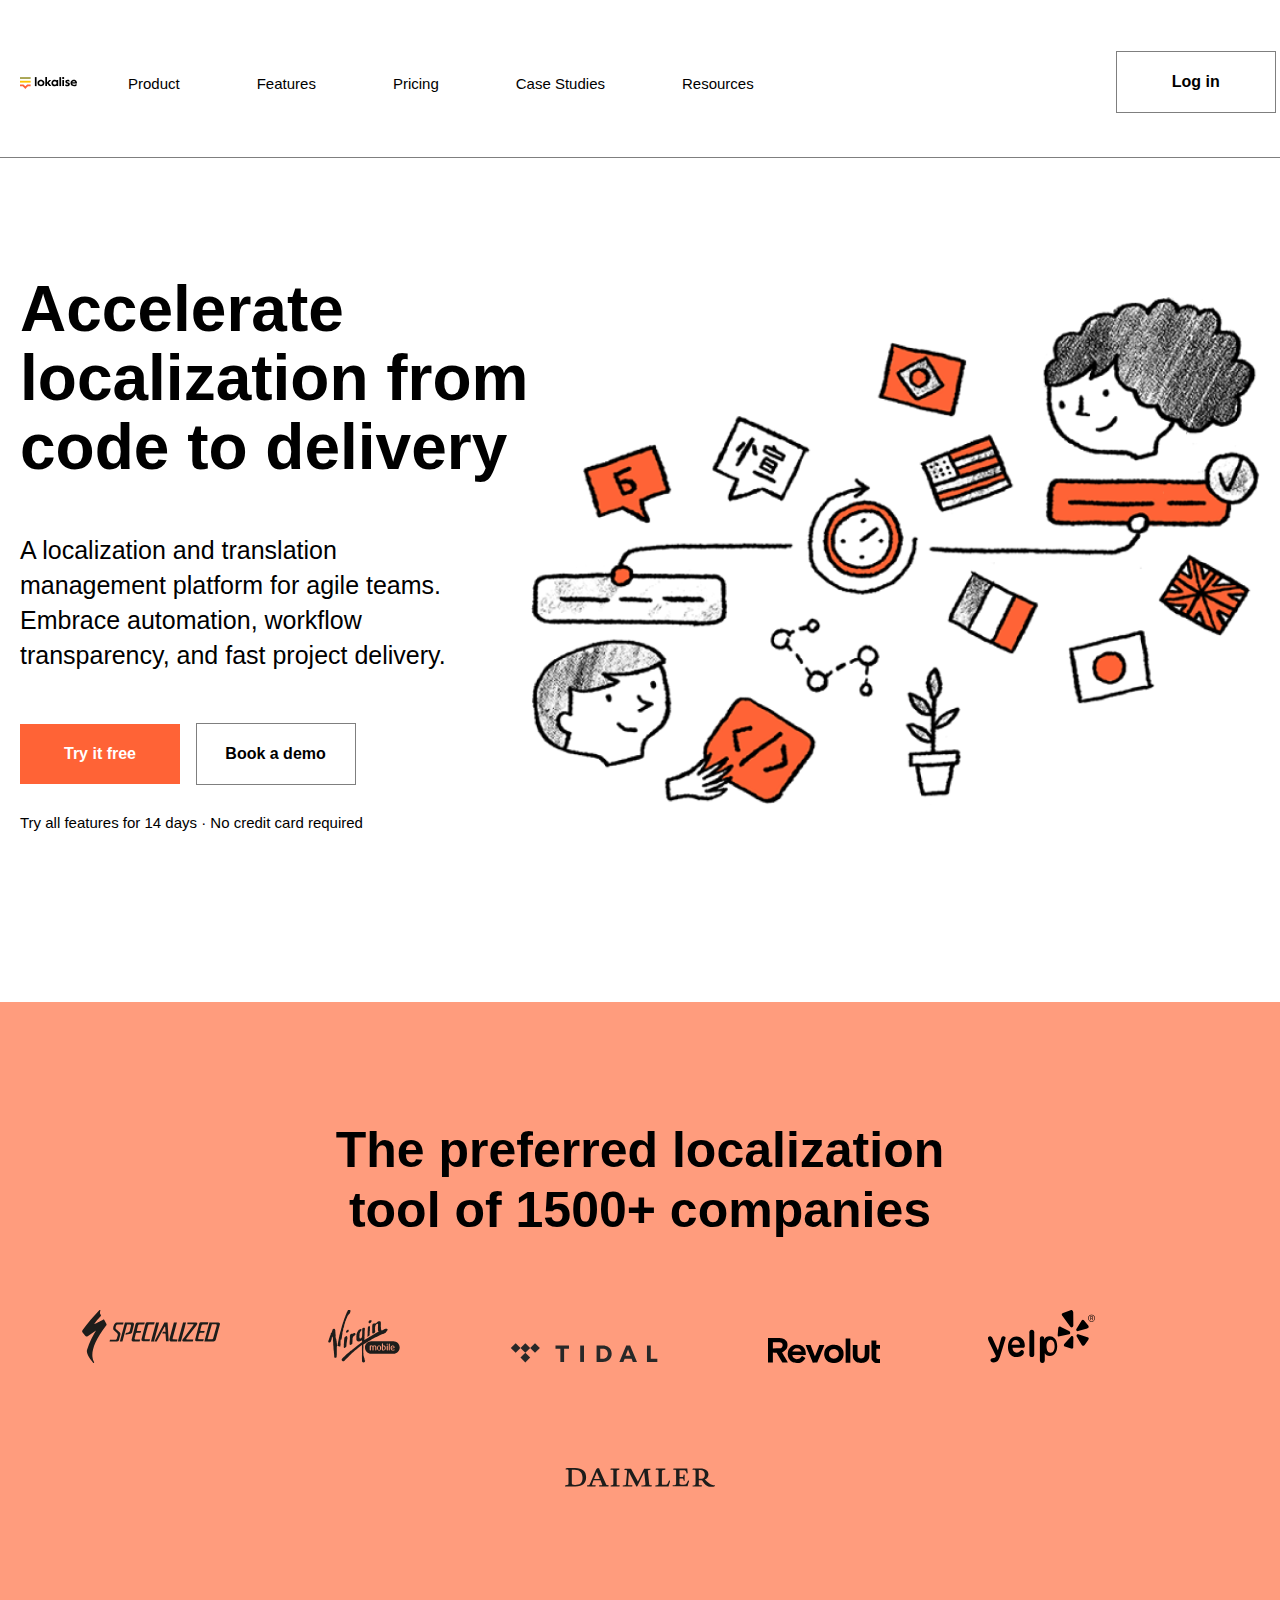
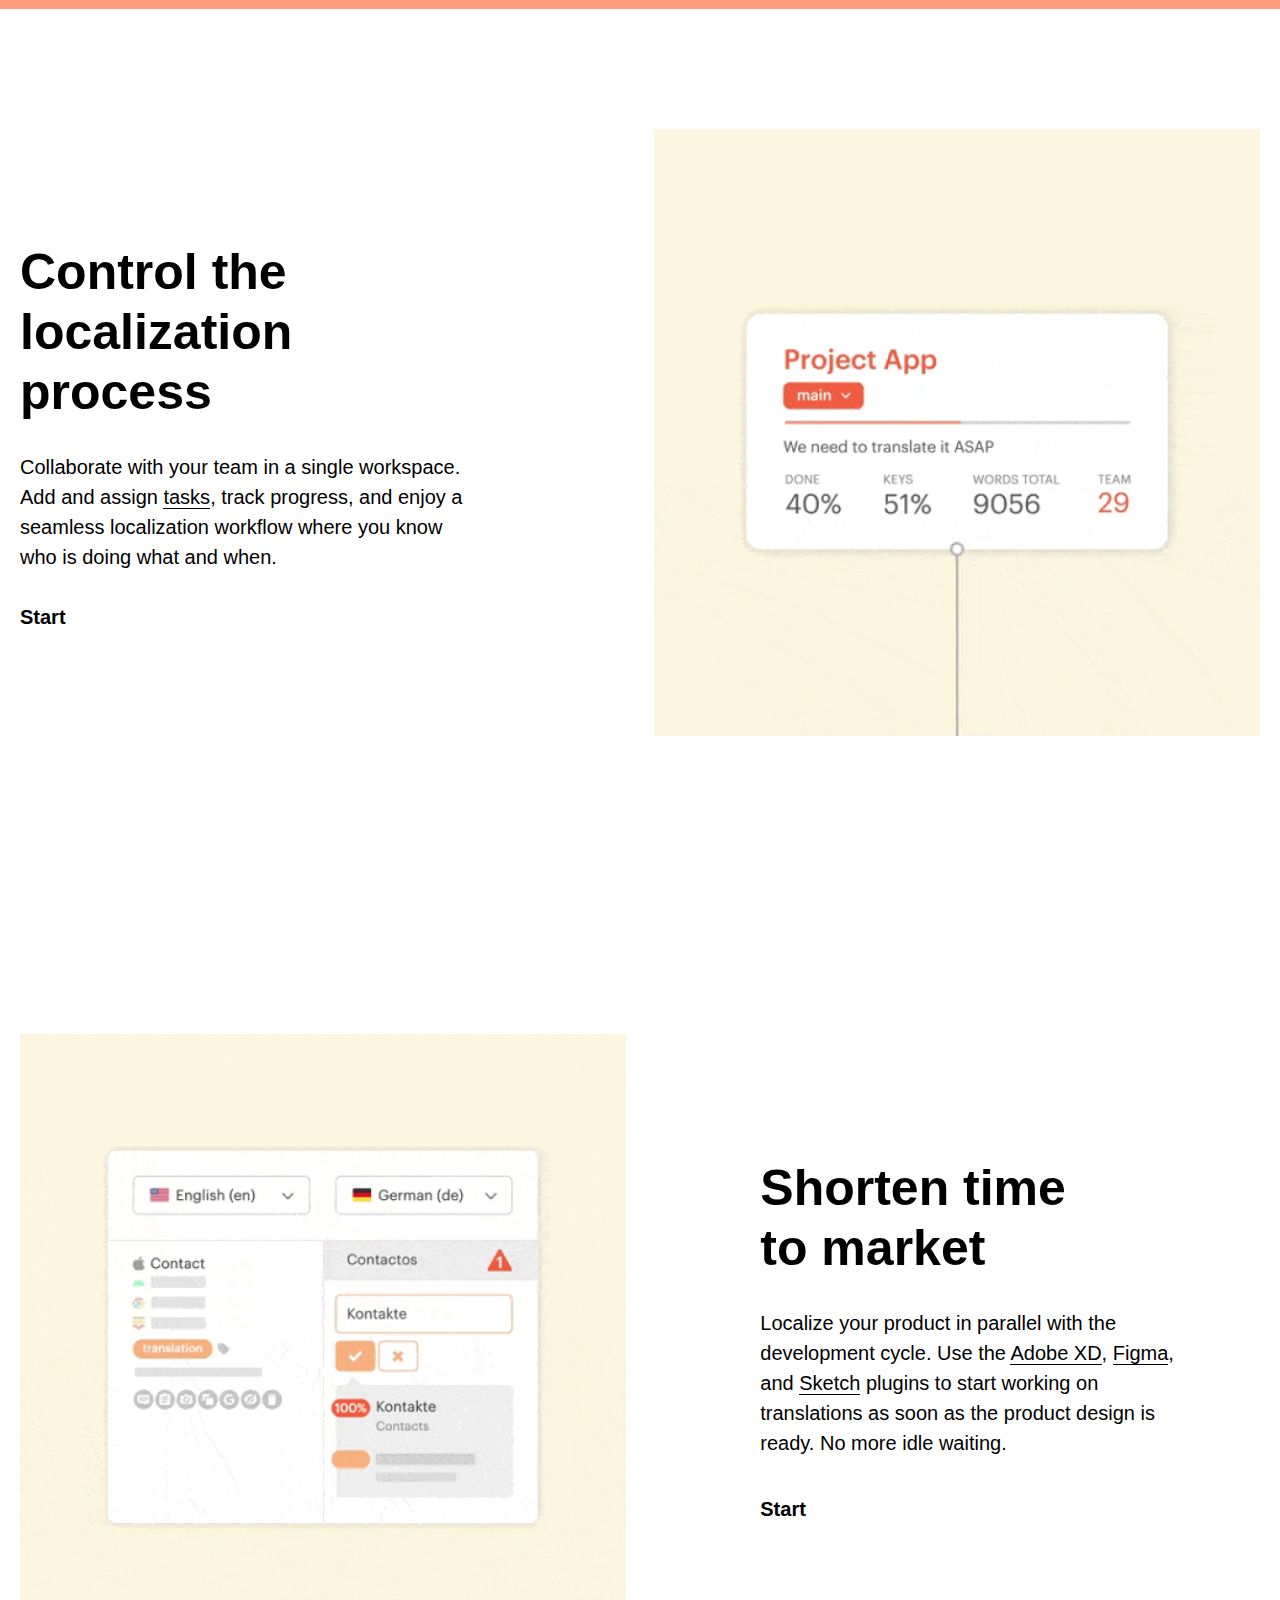
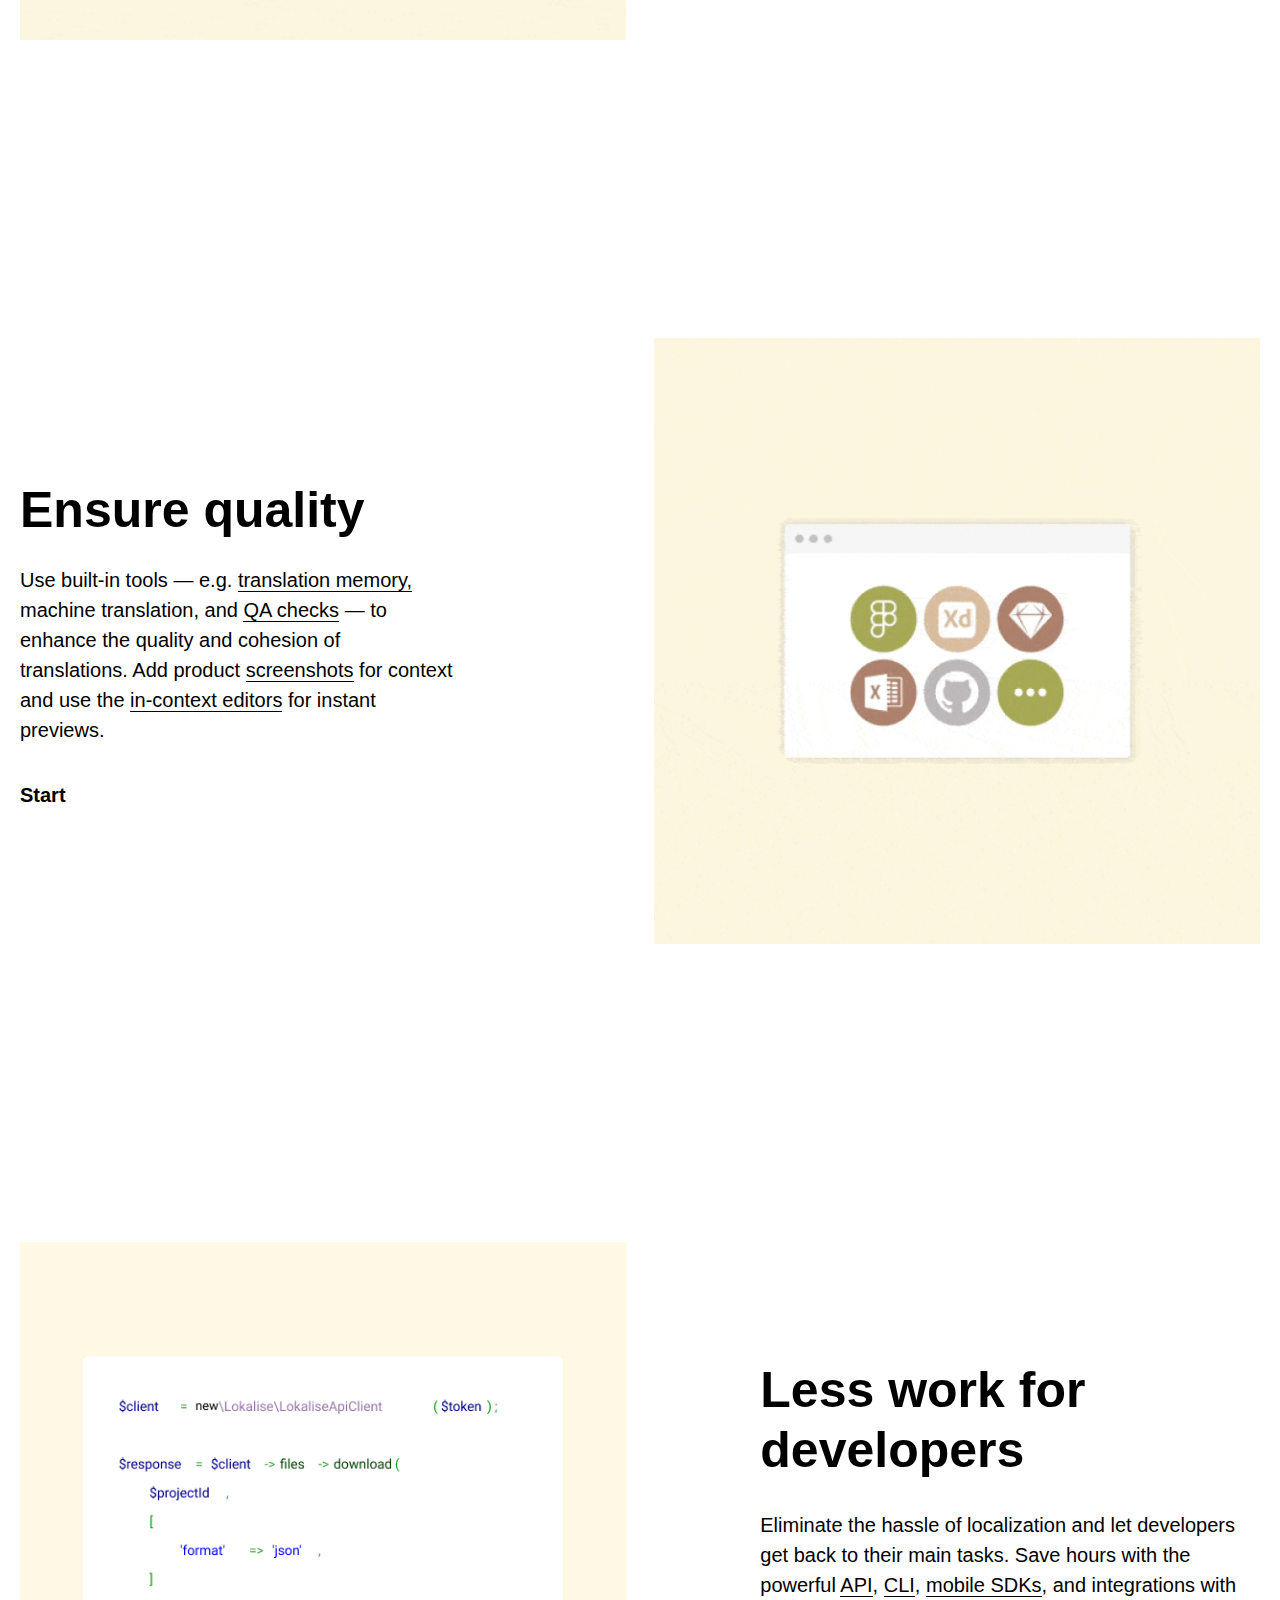
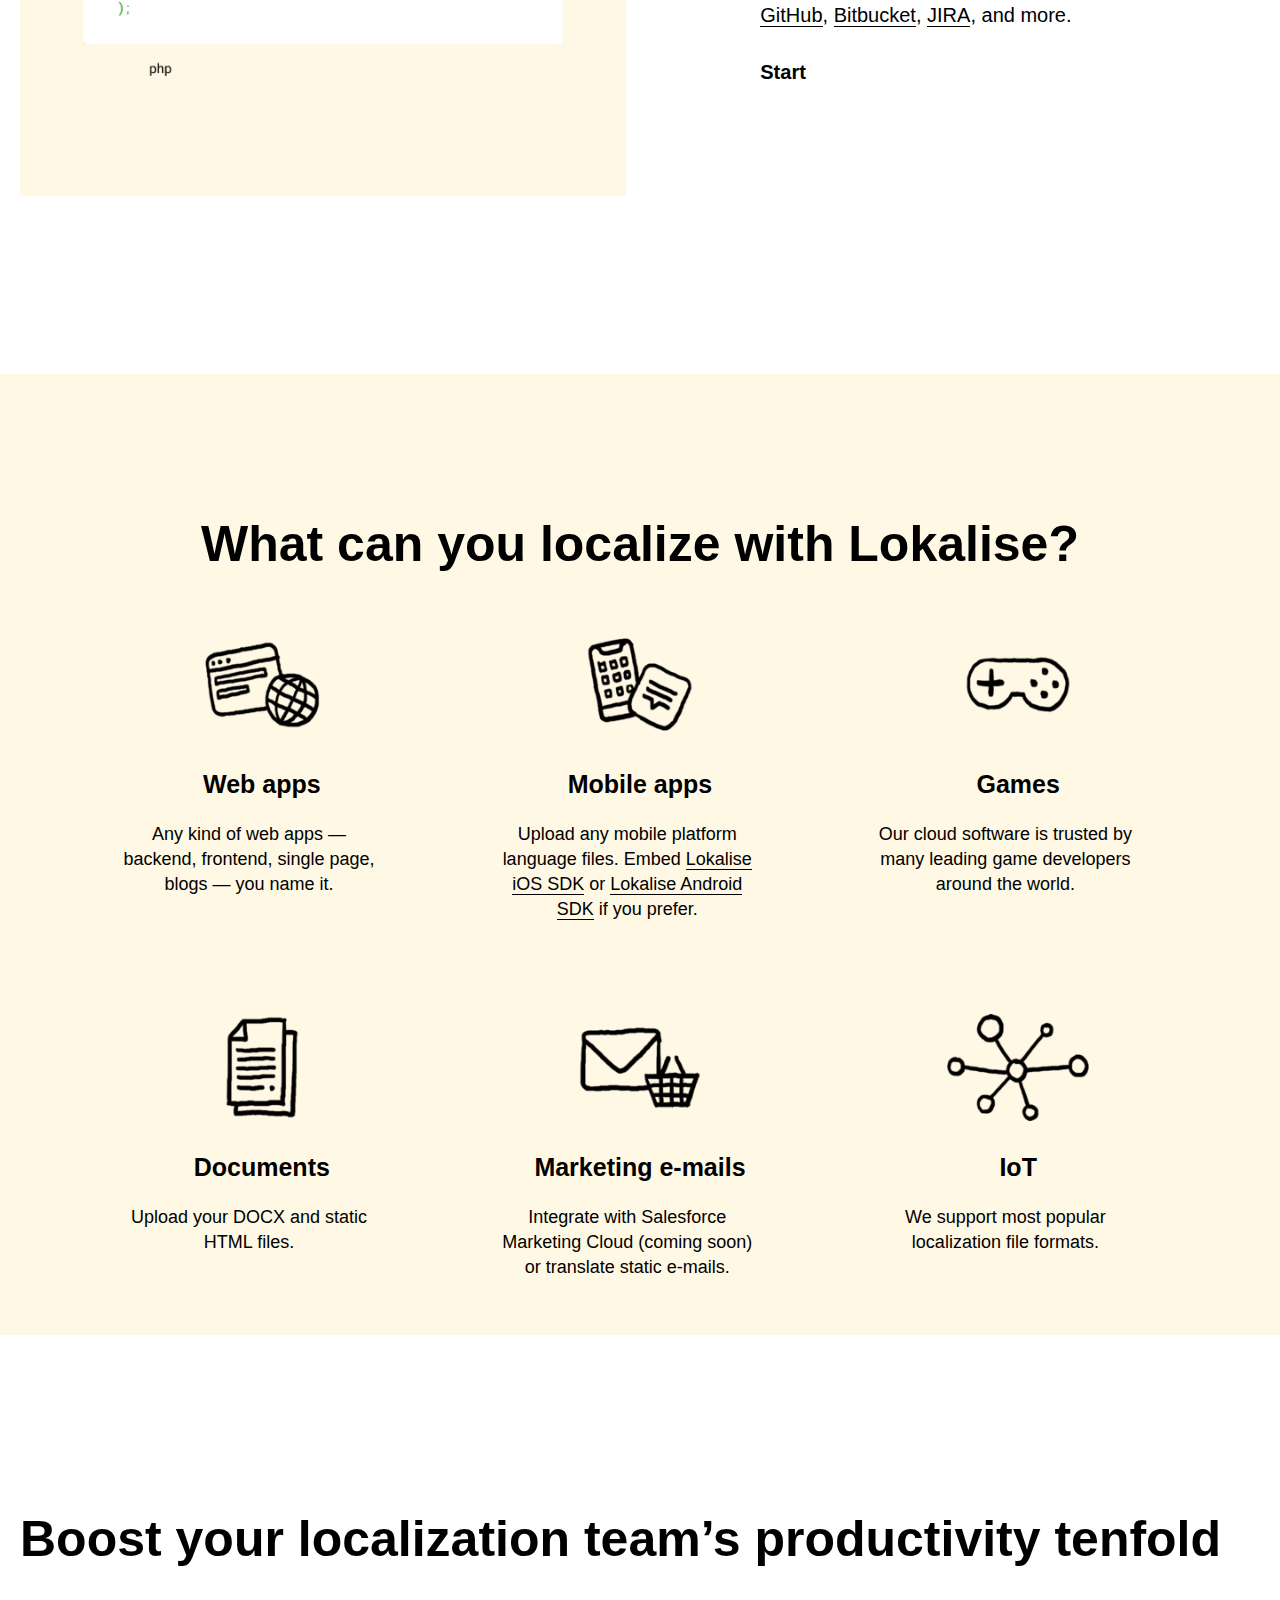
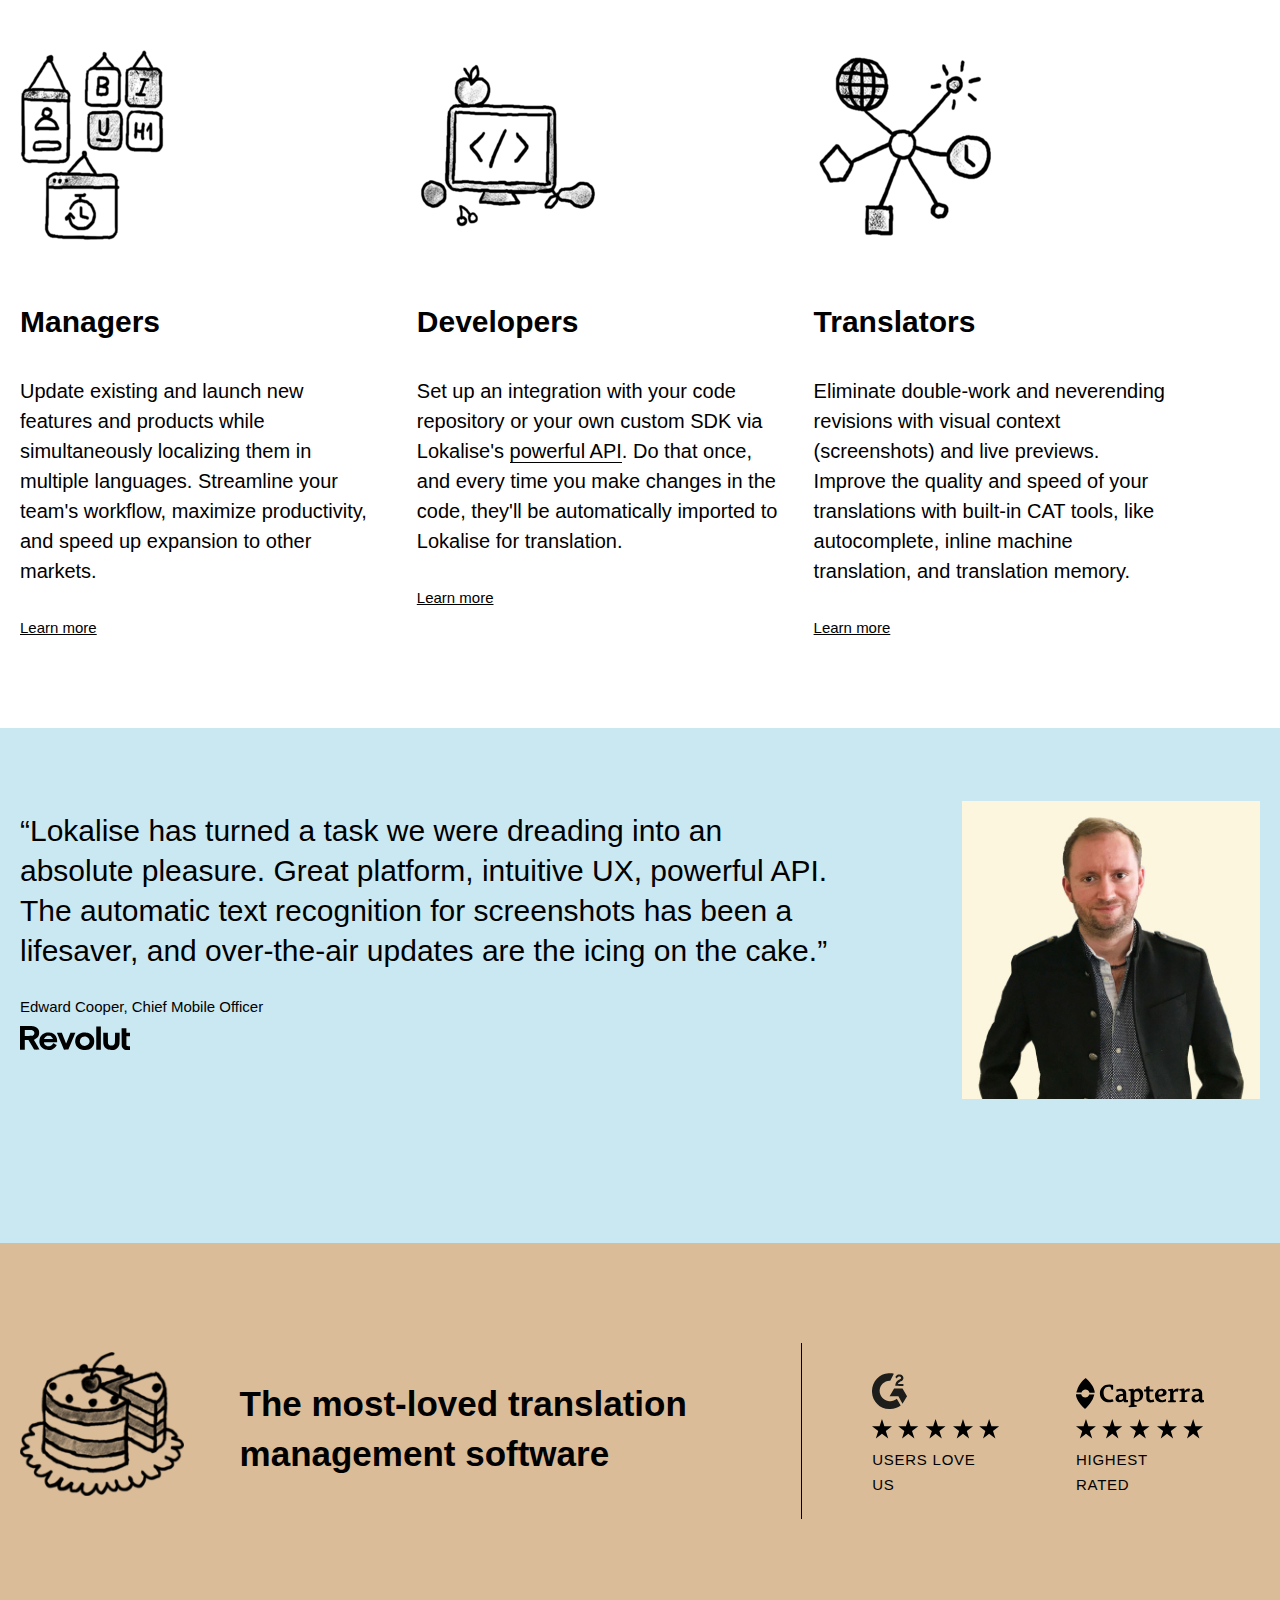
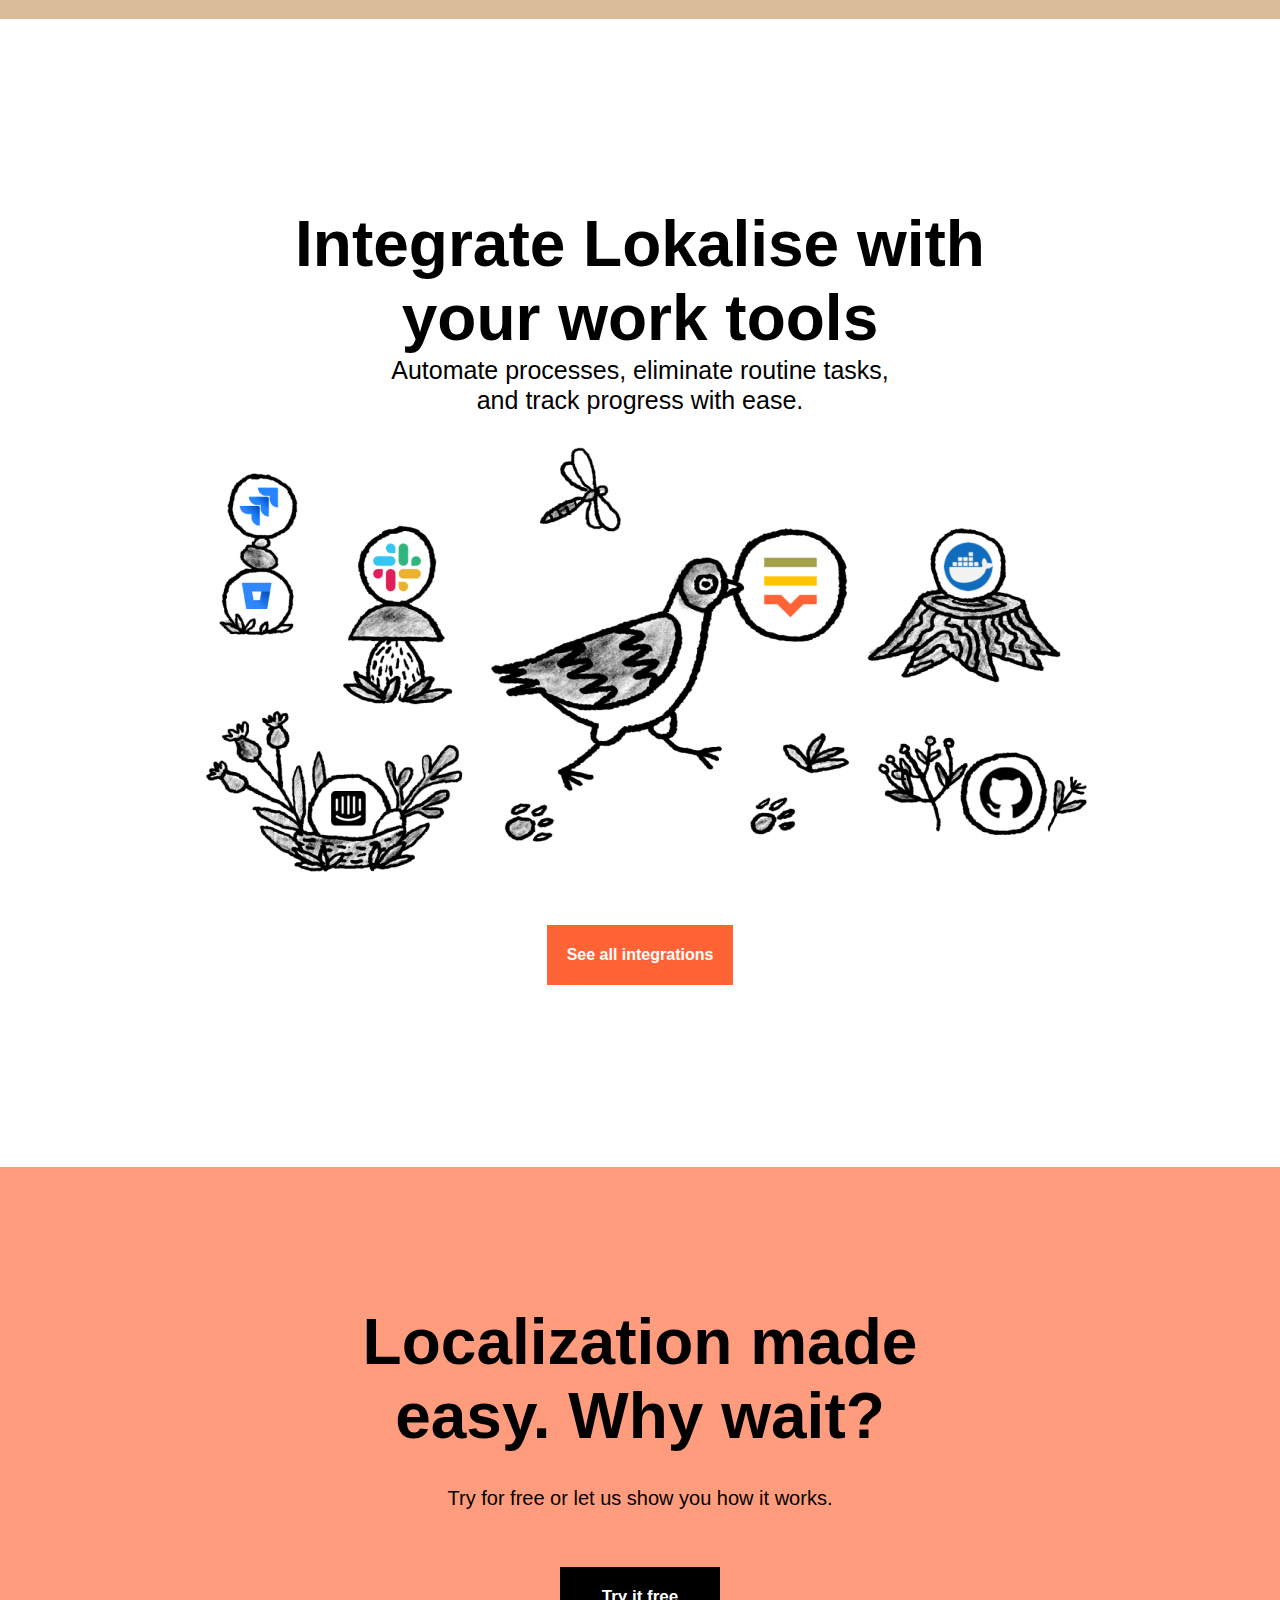
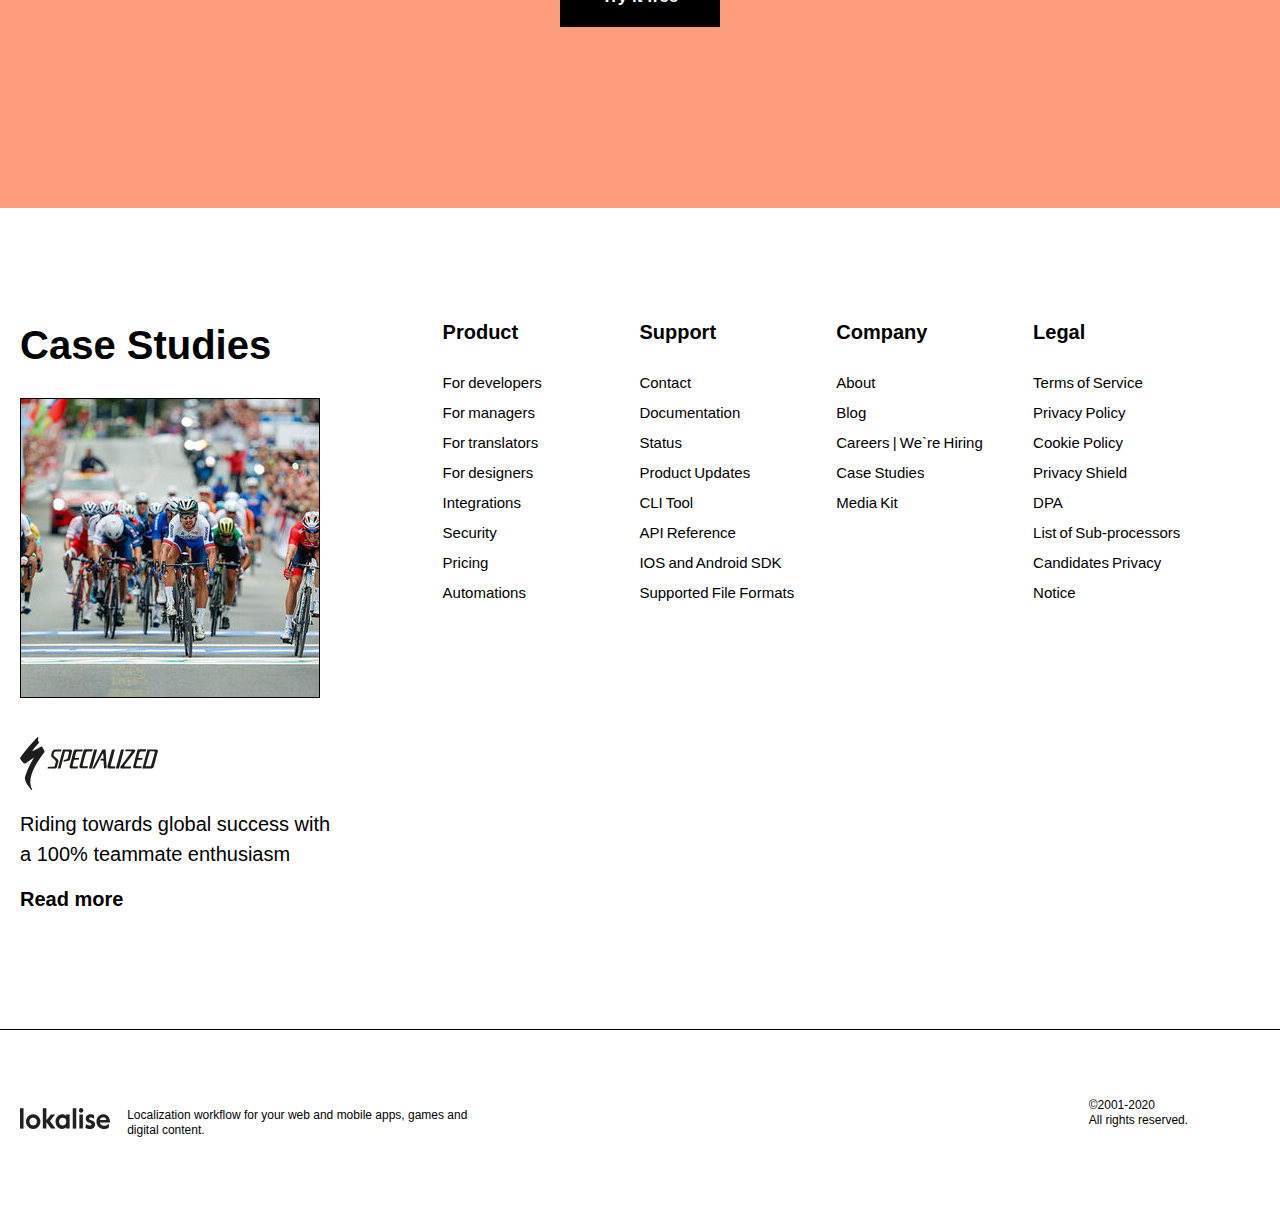
==== commit 6f577724: "HW-13 added" ====
--- a/index.html
+++ b/index.html
@@ -21,17 +21,36 @@
                     </a>
                 </div>
 
-                <nav class="nav-menu">
-                    <a href="#product.html" class="burger-menu_link">Product</a>
-                    <a href="#features.html" class="burger-menu_link">Features</a>
-                    <a href="#pricing.html" class="burger-menu_link">Pricing</a>
-                    <a href="#case-studies.html" class="burger-menu_link">Case Studies</a>
-                    <a href="#resources.html" class="burger-menu_link">Resources</a>
-                </nav>
+                <div class="burger-menu">
+                    <div class="burger-icon">
+                        <span class="burger-line"></span>
+                        <span class="burger-line"></span>
+                        <span class="burger-line"></span>
+                    </div>
+                    <nav class="menu">
+                        <ul class="menu-items">
+                            <li class="menu__item">
+                                <a href="#product.html">Product</a>
+                            </li>
+                            <li class="menu__item">
+                                <a href="#features.html">Features</a>
+                            </li>
+                            <li class="menu__item">
+                                <a href="#pricing.html">Pricing</a>
+                            </li>
+                            <li class="menu__item">
+                                <a href="#case-studies.html">Case Studies</a>
+                            </li>
+                            <li class="menu__item">
+                                <a href="#resources.html">Resources</a>
+                            </li>
+                        </ul>
+                    </nav>
+                </div>
 
                 <button class="button button-white">Log in</button>
                 <button class="button button-orange">Try it free</button>
-                <div class="burger-menu">&#9776;</div>
+
             </div>
         </div>
     </header>
@@ -118,7 +137,7 @@
                         <a href="#start.html" class="start">Start</a>
                     </div>
                     <div class="img-box">
-                        <img src="./images/Advantage-3.jpg" alt="Img: Control the localization process">
+                        <img src="./images/Advantage-3.jpg" alt="Img: Filter menu">
                     </div>
                 </div>
             </div>
@@ -137,7 +156,7 @@
                         <a href="#start.html" class="start">Start</a>
                     </div>
                     <div class="img-box">
-                        <img src="./images/Advantage-2.jpg" alt="Img: Control the localization process">
+                        <img src="./images/Advantage-2.jpg" alt="Img: Build-in tools">
                     </div>
                 </div>
             </div>
@@ -156,7 +175,7 @@
                         <a href="#start.html" class="start">Start</a>
                     </div>
                     <div class="img-box">
-                        <img src="./images/Advantage-4.jpg" alt="Img: Control the localization process">
+                        <img src="./images/Advantage-4.jpg" alt="Img: Localization in code">
                     </div>
                 </div>
             </div>
@@ -168,7 +187,7 @@
                 <div class="cards-flex">
                     <div class="card-item">
                         <div class="icon-box">
-                            <img src="./images/icons/Web.svg" alt="cards">
+                            <img src="./images/icons/Web.svg" alt="Img: Web">
                         </div>
                         <h5 class="card-title">Web apps</h5>
                         <p class="card-info">Any kind of web apps — backend, frontend, single page, blogs — you name it.
@@ -177,7 +196,7 @@
 
                     <div class="card-item">
                         <div class="icon-box">
-                            <img src="./images/icons/Mob.svg" alt="cards">
+                            <img src="./images/icons/Mob.svg" alt="Img: Mob">
                         </div>
                         <h5 class="card-title">Mobile apps</h5>
                         <p class="card-info">Upload any mobile platform language files. Embed <a href="#"
@@ -188,7 +207,7 @@
 
                     <div class="card-item">
                         <div class="icon-box">
-                            <img src="./images/icons/Controller.svg" alt="cards">
+                            <img src="./images/icons/Controller.svg" alt="Img; controller">
                         </div>
                         <h5 class="card-title">Games</h5>
                         <p class="card-info">Our cloud software is trusted by many leading game developers around the
@@ -197,7 +216,7 @@
 
                     <div class="card-item">
                         <div class="icon-box">
-                            <img src="./images/icons/Docs.svg" alt="cards">
+                            <img src="./images/icons/Docs.svg" alt="Img: Docs">
                         </div>
                         <h5 class="card-title">Documents</h5>
                         <p class="card-info">Upload your DOCX and static HTML files.</p>
@@ -205,7 +224,7 @@
 
                     <div class="card-item">
                         <div class="icon-box">
-                            <img src="./images/icons/Letter.svg" alt="cards">
+                            <img src="./images/icons/Letter.svg" alt="Img: Mail">
                         </div>
                         <h5 class="card-title">Marketing e-mails</h5>
                         <p class="card-info">Integrate with Salesforce Marketing Cloud (coming soon) or translate static
@@ -214,7 +233,7 @@
 
                     <div class="card-item">
                         <div class="icon-box">
-                            <img src="./images/icons/IoT.svg" alt="cards">
+                            <img src="./images/icons/IoT.svg" alt="Img: Neural net">
                         </div>
                         <h5 class="card-title">IoT</h5>
                         <p class="card-info">We support most popular localization file formats.</p>
@@ -229,7 +248,7 @@
                 <div class="cards-flex">
                     <div class="card-item">
                         <div class="icon-box managers">
-                            <img src="./images/Managers.png" alt="cards">
+                            <img src="./images/Managers.png" alt="Img: Manager notes">
                         </div>
                         <h4 class="card-title">Managers</h4>
                         <p class="card-info">Update existing and launch new features and products while simultaneously
@@ -242,7 +261,7 @@
 
                     <div class="card-item">
                         <div class="icon-box devs">
-                            <img src="./images/Devs.png" alt="cards">
+                            <img src="./images/Devs.png" alt="Img: Computer">
                         </div>
                         <h4 class="card-title">Developers</h4>
                         <p class="card-info">Set up an integration with your code repository or your own custom SDK via
@@ -255,7 +274,7 @@
 
                     <div class="card-item">
                         <div class="icon-box trans">
-                            <img src="./images/Translators.png" alt="cards">
+                            <img src="./images/Translators.png" alt="Img: Neural net">
                         </div>
                         <h4 class="card-title">Translators</h4>
                         <p class="card-info">Eliminate double-work and neverending revisions with visual context
@@ -297,7 +316,7 @@
 
                     <div class="info-box">
                         <div class="img-box">
-                            <img src="./images/Cake.png" alt="Photo">
+                            <img src="./images/Cake.png" alt="Img: Cake">
                         </div>
                         <div class="rating-title">
                             <h4>The most-loved translation management software</h4>
@@ -306,13 +325,13 @@
                     </div>
                     <div class="rating-results">
                         <div class="rating-info">
-                            <img src="./images/icons/G-logo.svg" alt="Photo">
-                            <img src="./images/icons/Stars.svg" alt="Photo">
+                            <img src="./images/icons/G-logo.svg" alt="G-logo">
+                            <img src="./images/icons/Stars.svg" alt="Img: 5-Stars">
                             <p>USERS LOVE US</p>
                         </div>
                         <div class="rating-info">
-                            <img src="./images/icons/Capterra.svg" alt="Photo">
-                            <img src="./images/icons/Stars.svg" alt="Photo">
+                            <img src="./images/icons/Capterra.svg" alt="Capterra-logo">
+                            <img src="./images/icons/Stars.svg" alt="Img: 5-Stars">
                             <p>HIGHEST RATED</p>
                         </div>
                     </div>
--- a/css/styles.css
+++ b/css/styles.css
@@ -122,6 +122,7 @@
   max-width: var(--maxWidth);
   margin-left: auto;
   margin-right: auto;
+  padding: 20px;
 }
 
 button {
@@ -138,6 +139,7 @@
   font-size: clamp(10px, 5vw, 16px);
   line-height: 3.75;
   font-weight: 600;
+  order: 1;
 }
 
 .button-white {
@@ -194,23 +196,131 @@
 }
 
 nav a {
-  margin-right: 42px;
+  /* margin-right: 42px; */
   white-space: nowrap;
 }
 
-.show {
+.burger-menu {
+  position: relative;
+  cursor: pointer;
+  background-color: transparent;
+  display: flex;
+  flex-direction: column;
+  justify-content: center;
+  align-items: center;
+  z-index: 99;
+}
+
+.burger-icon {
+  display: none;
+  position: relative;
+  width: 50px;
+  margin-left: 20px;
+  z-index: 100;
+}
+
+.burger-icon .burger-line {
+  width: auto;
+  height: 3px;
+  background-color: var(--black);
+  display: block;
+  margin: 11px auto;
+  transition: all 0.3s ease-in-out;
+}
+
+a {
+  text-decoration: none;
+}
+
+.menu {
+  top: 0;
+  /* right: -300px;
+  width: 450px;
+  height: 100%; */
+
+  transition: right 0.3s;
+}
+
+.menu-items {
+  padding: 20px;
+
+  display: flex;
+  align-items: center;
+  list-style-type: none;
+  padding: 0;
+  margin: 0;
+}
+
+.menu__item:not(:last-child) {
+  margin-right: 20px;
+}
+
+.menu__item:last-child {
+  margin-right: 305px;
+}
+
+.burger-menu.active .burger-line {
+  background-color: white;
+}
+
+.burger-menu.active .burger-line:nth-child(2) {
+  opacity: 0;
+}
+
+.burger-menu.active .burger-line:nth-child(1) {
+  transform: translateY(14px) rotate(45deg);
+}
+
+.burger-menu.active .burger-line:nth-child(3) {
+  transform: translateY(-14px) rotate(-45deg);
+}
+
+/* .show {
   display: block !important;
-}
+} */
 
 @media (min-width: 616px) {
+  .menu {
+    visibility: visible;
+    order: 1;
+    /* right: 226px; */
+  }
   .burger-menu {
-    display: none;
+    order: 0;
   }
 }
 
 @media (max-width: 784px) {
-  .nav-menu {
-    display: none;
+  .burger-icon {
+    display: block;
+  }
+  .burger-menu {
+    order: 3;
+  }
+  .menu {
+    position: fixed;
+    right: -400px;
+    width: 290px;
+    padding: 75px 20px 20px 20px;
+    background-color: var(--orange);
+    transition: transform 0.5s, visibility 0.5s;
+    visibility: hidden;
+  }
+  .menu-items {
+    display: block;
+  }
+  .menu__item:not(:last-child) {
+    margin-right: 0;
+  }
+  .menu__link {
+    color: white;
+    font-size: 21px;
+    display: block;
+    padding: 10px;
+  }
+  .burger-menu.active .menu {
+    right: 0;
+    visibility: visible;
   }
 
   .inner-container {
@@ -219,24 +329,7 @@
     display: flex;
     align-items: center;
   }
-
-  /* .burger-menu {
-    font-size: 40px;
-    cursor: pointer;
-  } */
-}
-
-/* @media (max-width: 1083px) {
-  .header nav a {
-    margin-right: 25px;
-  }
-}
-
-@media (max-width: 663px) {
-  .header nav a {
-    margin-right: 10px;
-  }
-} */
+}
 
 /* Sections */
 
@@ -745,6 +838,11 @@
   font-weight: 400;
   text-decoration: underline;
   margin-bottom: 120px;
+  transition: 0.3s ease;
+}
+
+.learn:hover {
+  font-size: 20px;
 }
 
 @media (min-width: 750px) {
@@ -1025,7 +1123,8 @@
 
 .case-studies p {
   margin-bottom: 15px;
-  max-width: 78.37%;
+  max-width: 90.37%;
+  font-size: clamp(14px, 3vw, 20px);
 }
 
 .case-studies a {
@@ -1069,6 +1168,26 @@
   width: 20.09%;
 }
 
+@media (max-width: 710px) {
+  .map .flex-container {
+    display: flex;
+    flex-wrap: wrap;
+  }
+
+  .map-container .map-column {
+    width: 31%;
+    margin-bottom: 40px;
+  }
+
+  .map-container {
+    width: 65%;
+    display: flex;
+    flex-wrap: wrap;
+    justify-content: space-around;
+    column-gap: 6%;
+  }
+}
+
 /* Footer */
 .footer .flex-container {
   margin-top: 48px;
@@ -1102,3 +1221,65 @@
 .right-side {
   margin-right: 5.8%;
 }
+
+@media (min-width: 982px) {
+  .left-side {
+    width: 31.8%;
+    display: flex;
+    gap: 3.4%;
+  }
+
+  .left-side p {
+    width: 73.2%;
+    margin-top: 10px;
+  }
+
+  .right-side {
+    margin-right: 5.8%;
+  }
+}
+
+@media (min-width: 552px) {
+  .left-side {
+    width: 57%;
+  }
+
+  .left-side p {
+    margin-top: 0;
+  }
+
+  .right-side {
+    margin-right: 3.5%;
+  }
+}
+
+@media (min-width: 752px) {
+  .left-side {
+    width: 40.8%;
+    display: flex;
+    gap: 3.4%;
+  }
+
+  .left-side p {
+    width: 73.2%;
+    margin-top: 10px;
+  }
+
+  .right-side {
+    margin-right: 5.8%;
+  }
+}
+
+@media (max-width: 551.9px) {
+  .left-side {
+    width: 75%;
+  }
+
+  .left-side p {
+    margin-top: 0;
+  }
+
+  .right-side {
+    margin-right: 1.5%;
+  }
+}
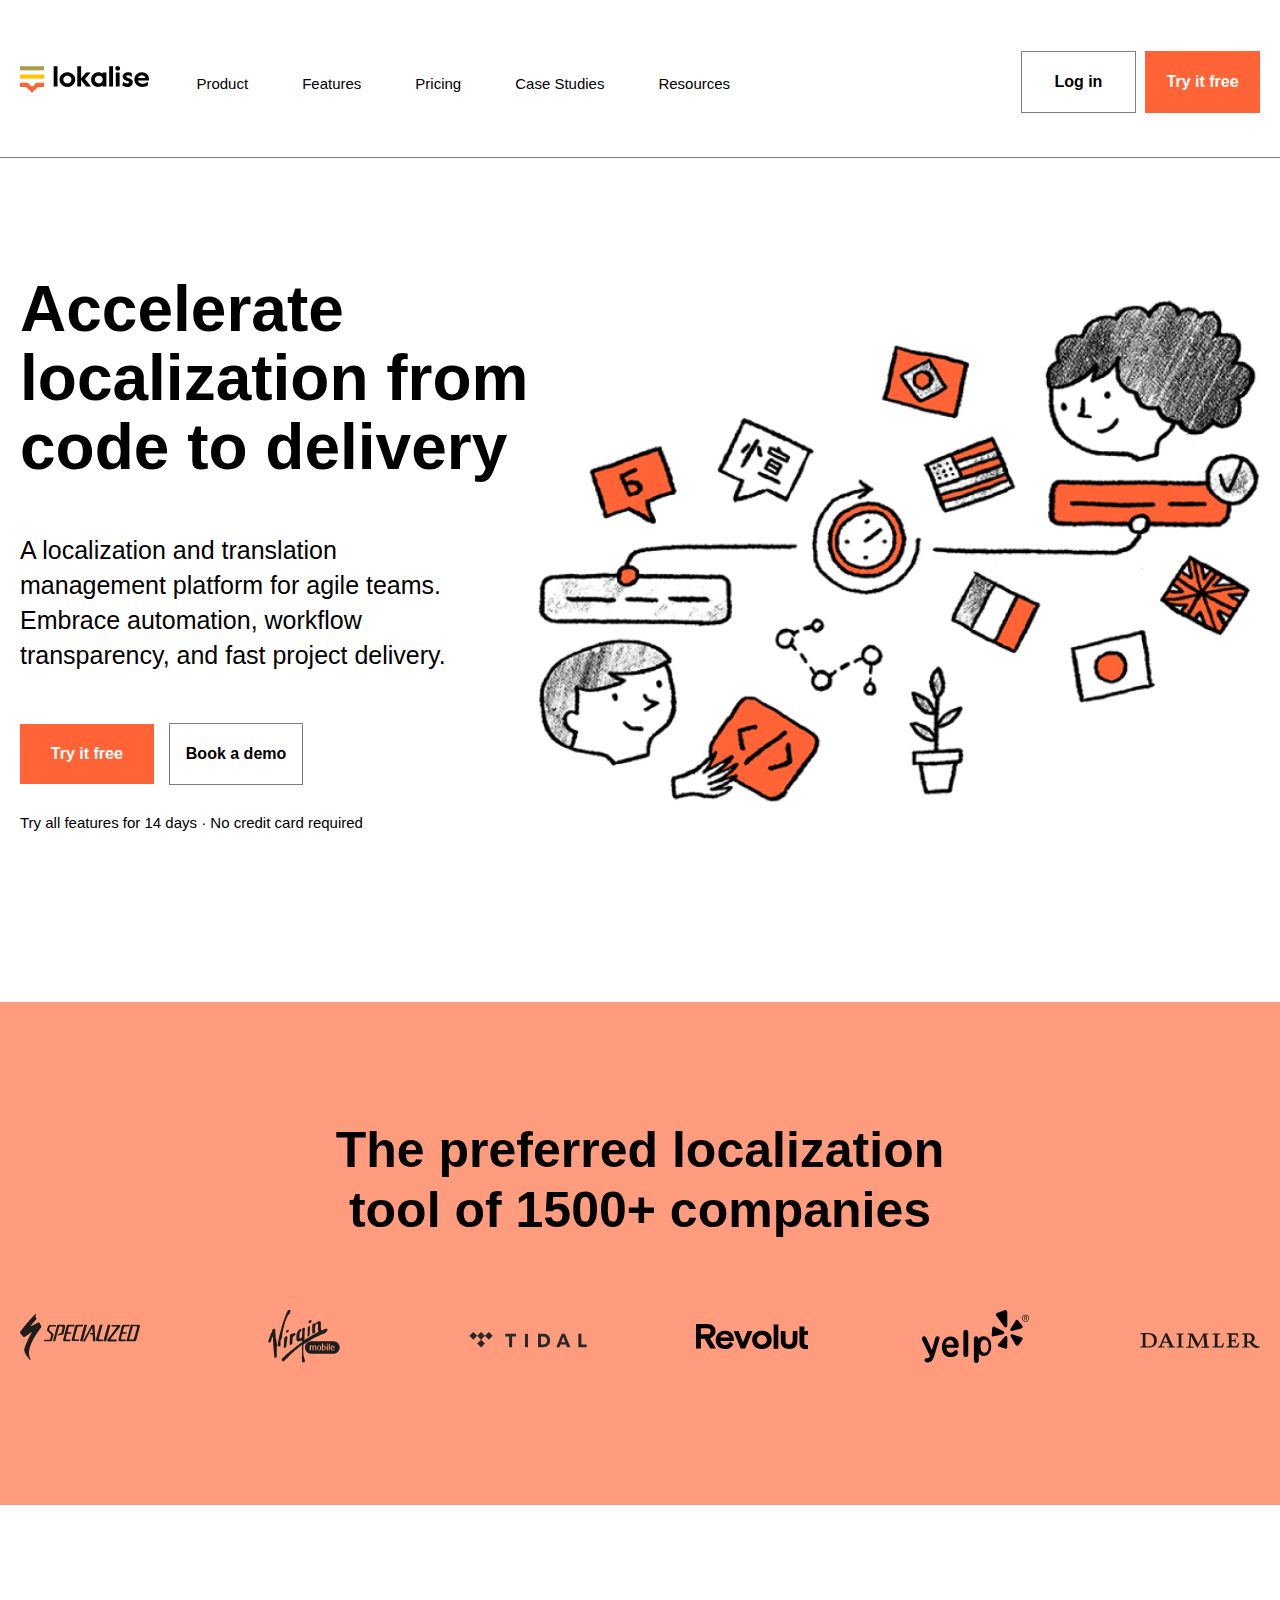
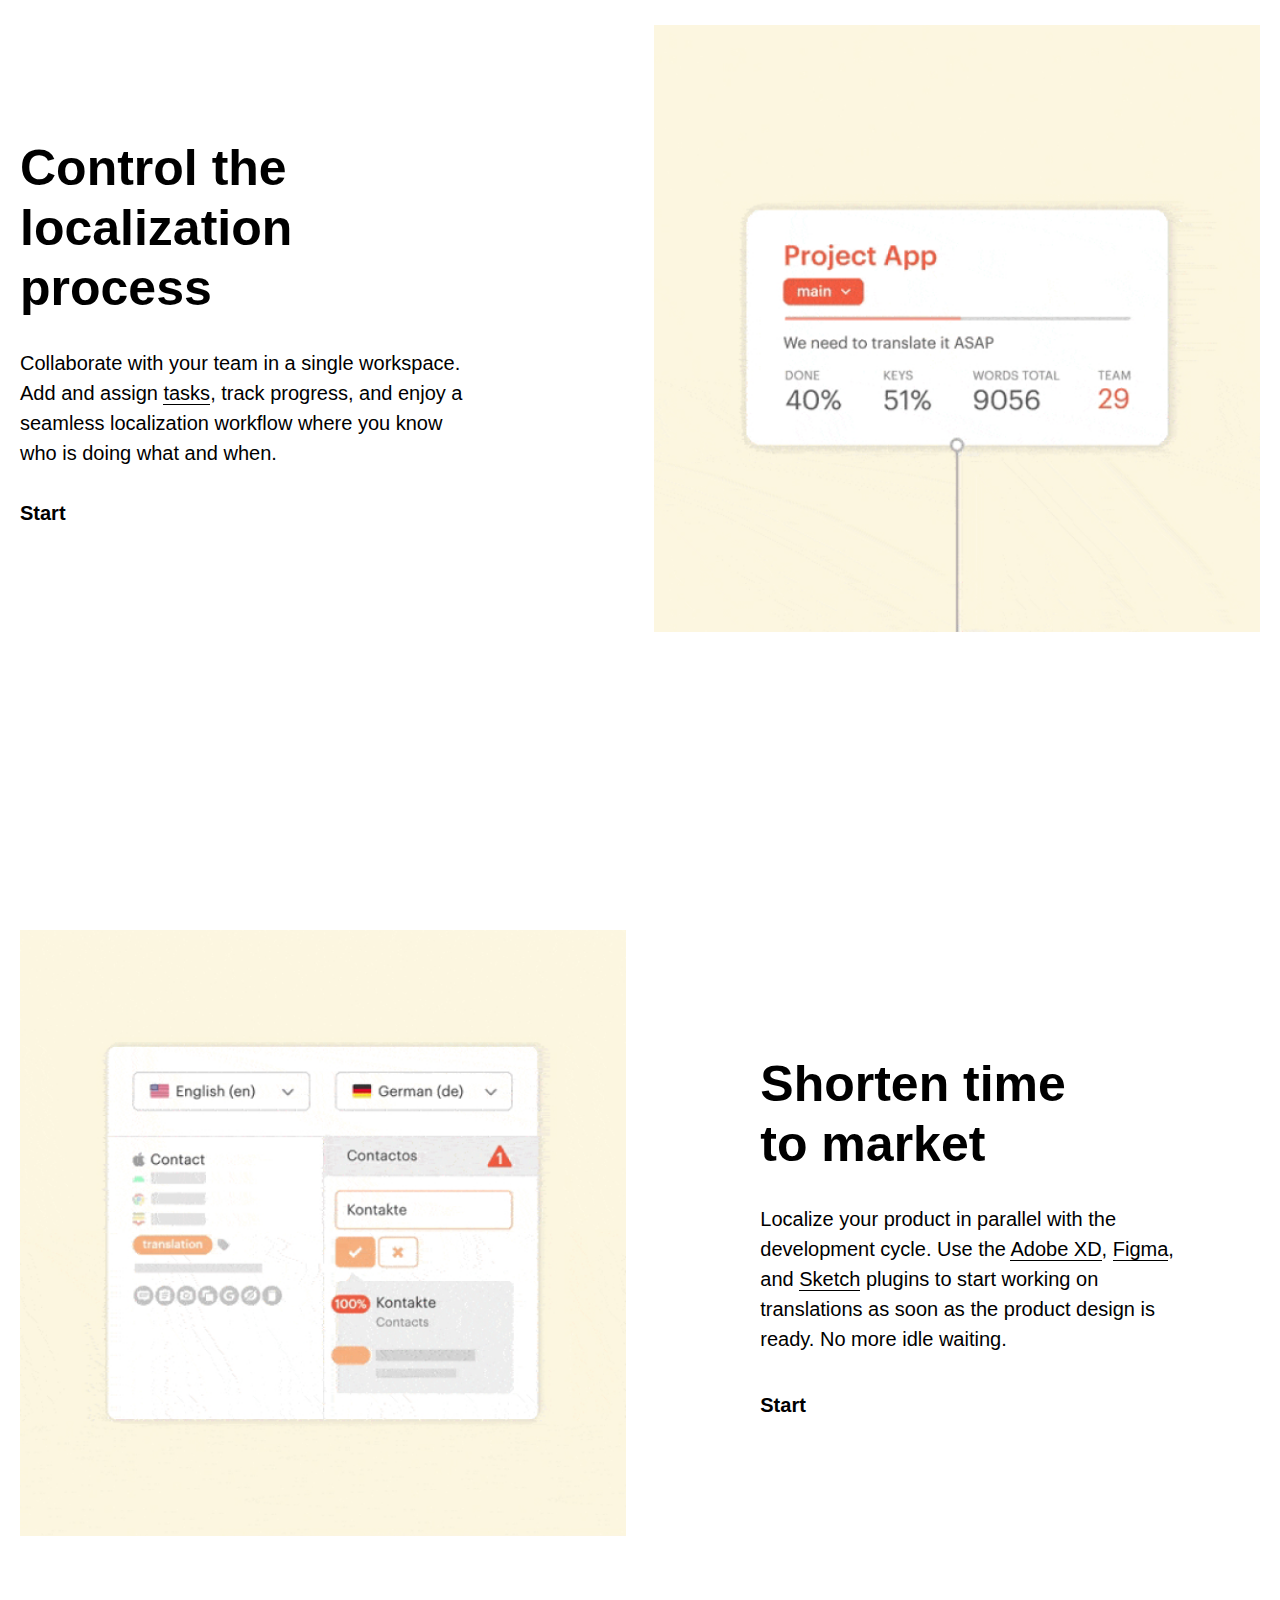
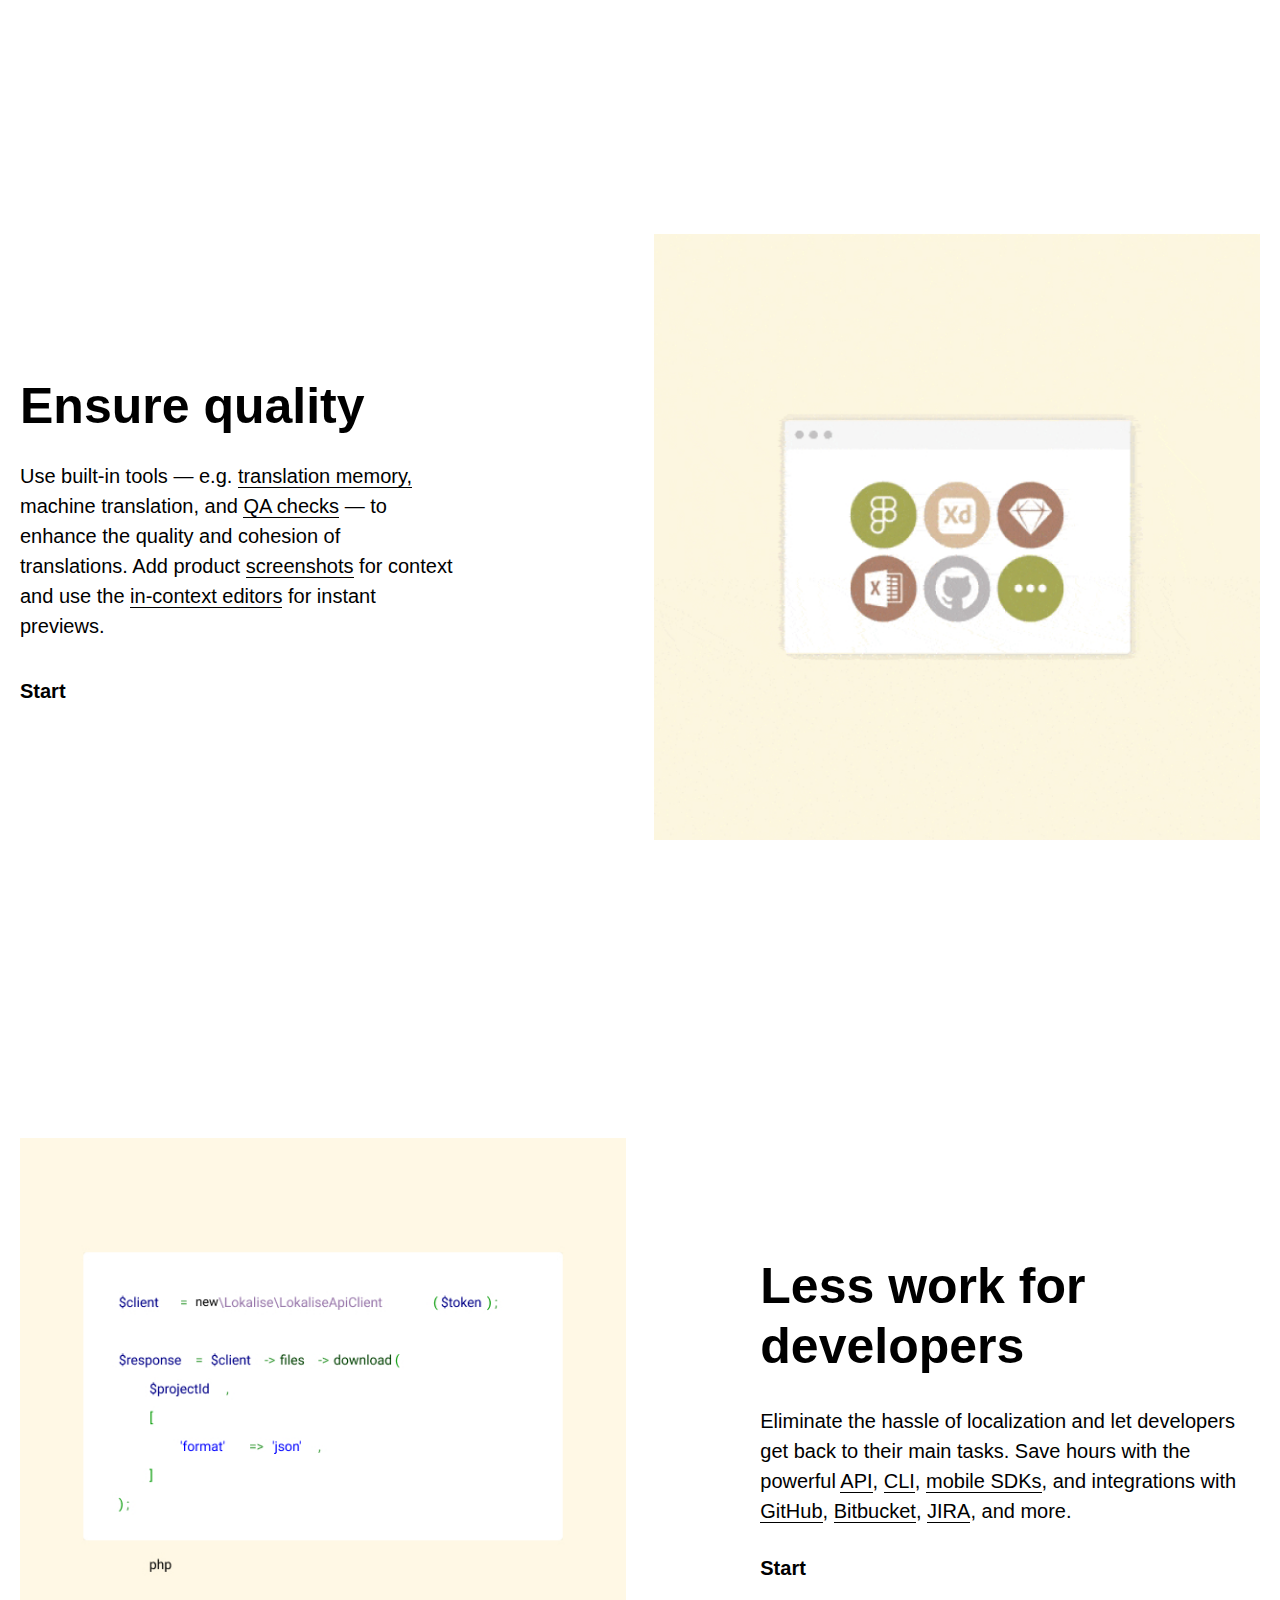
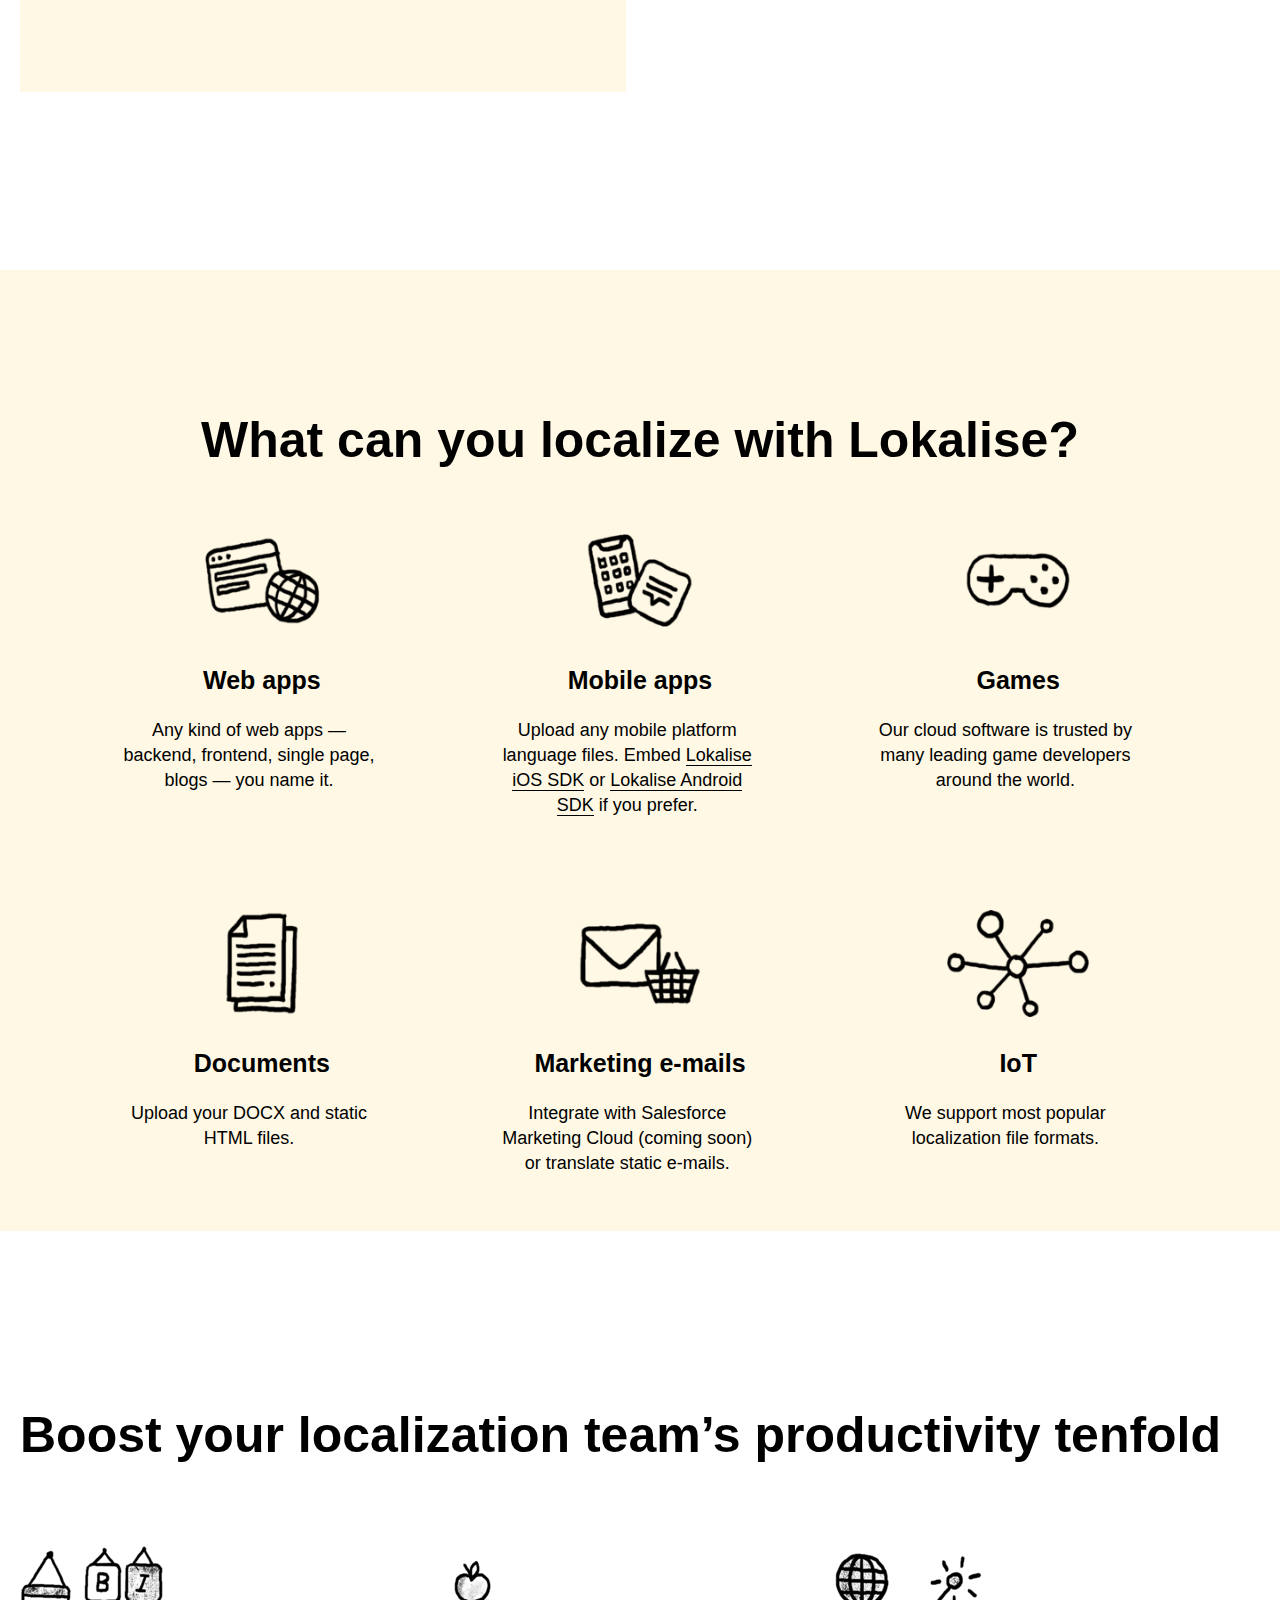
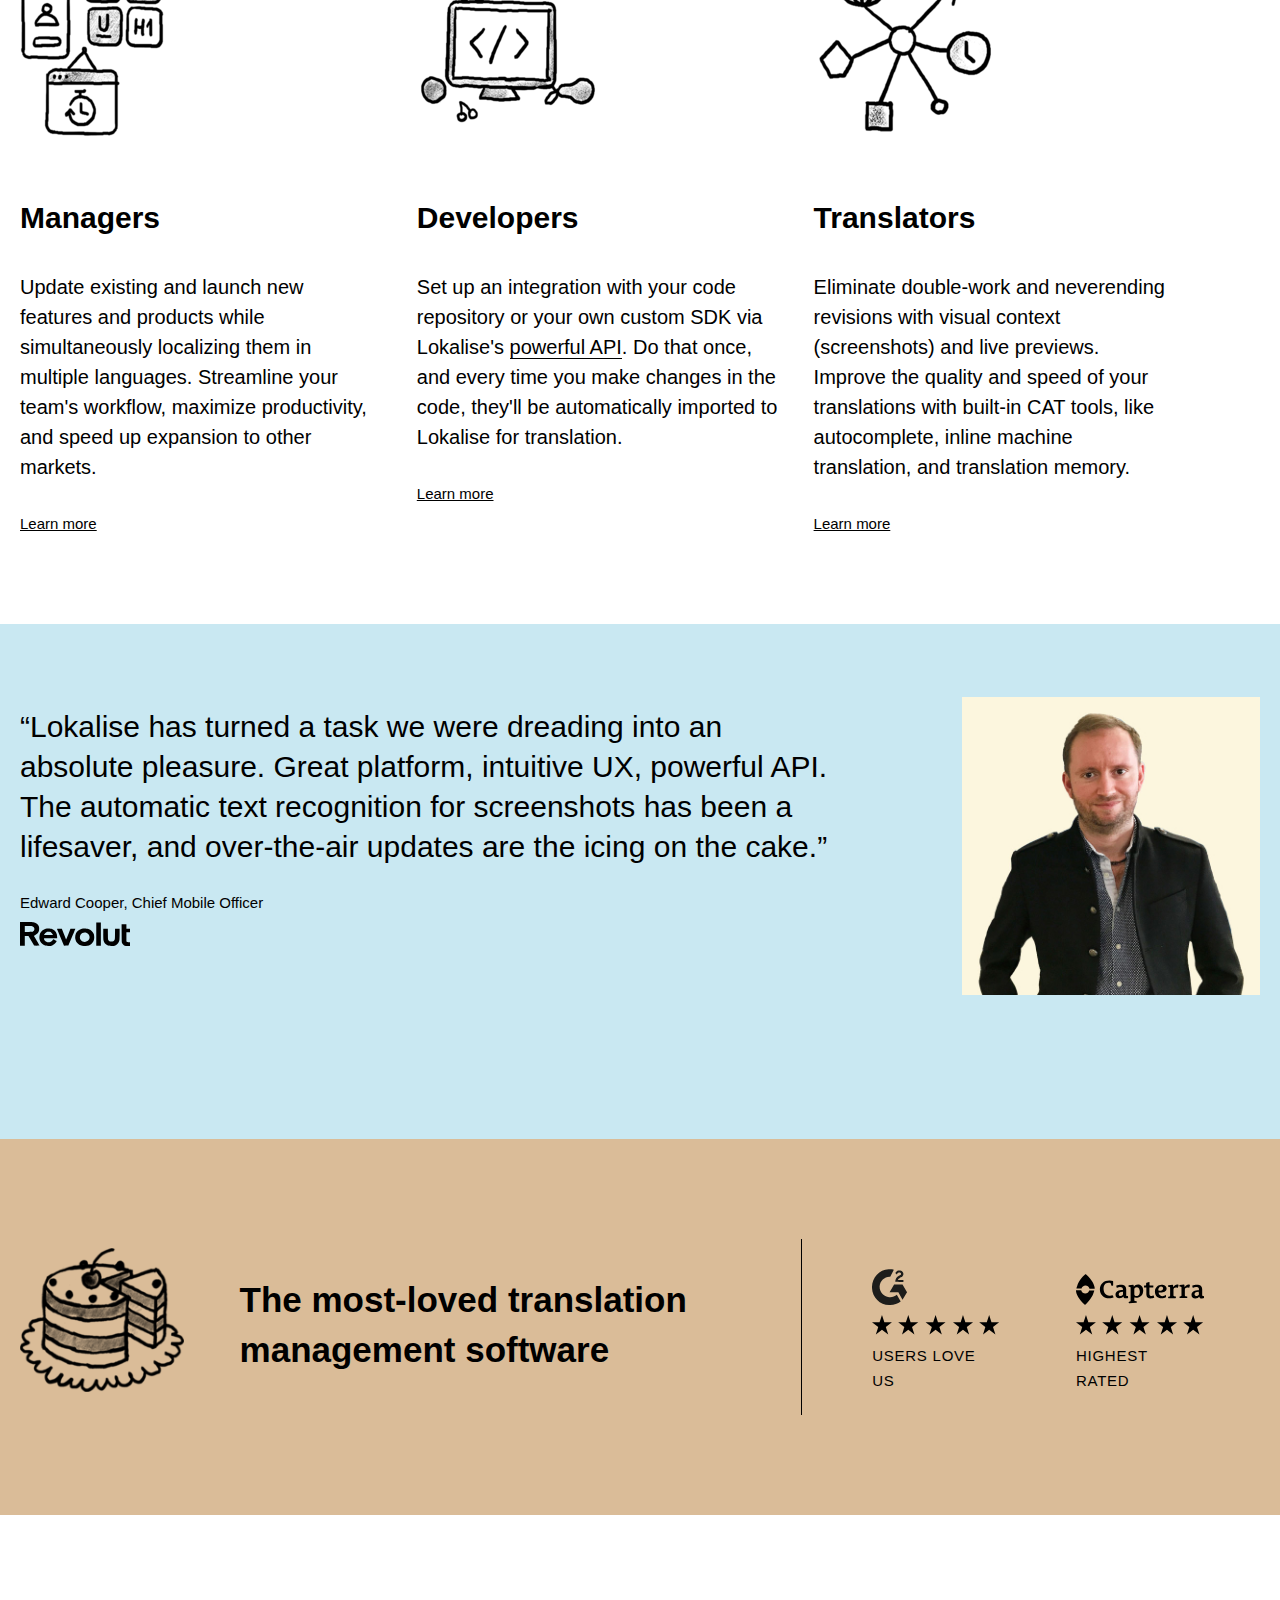
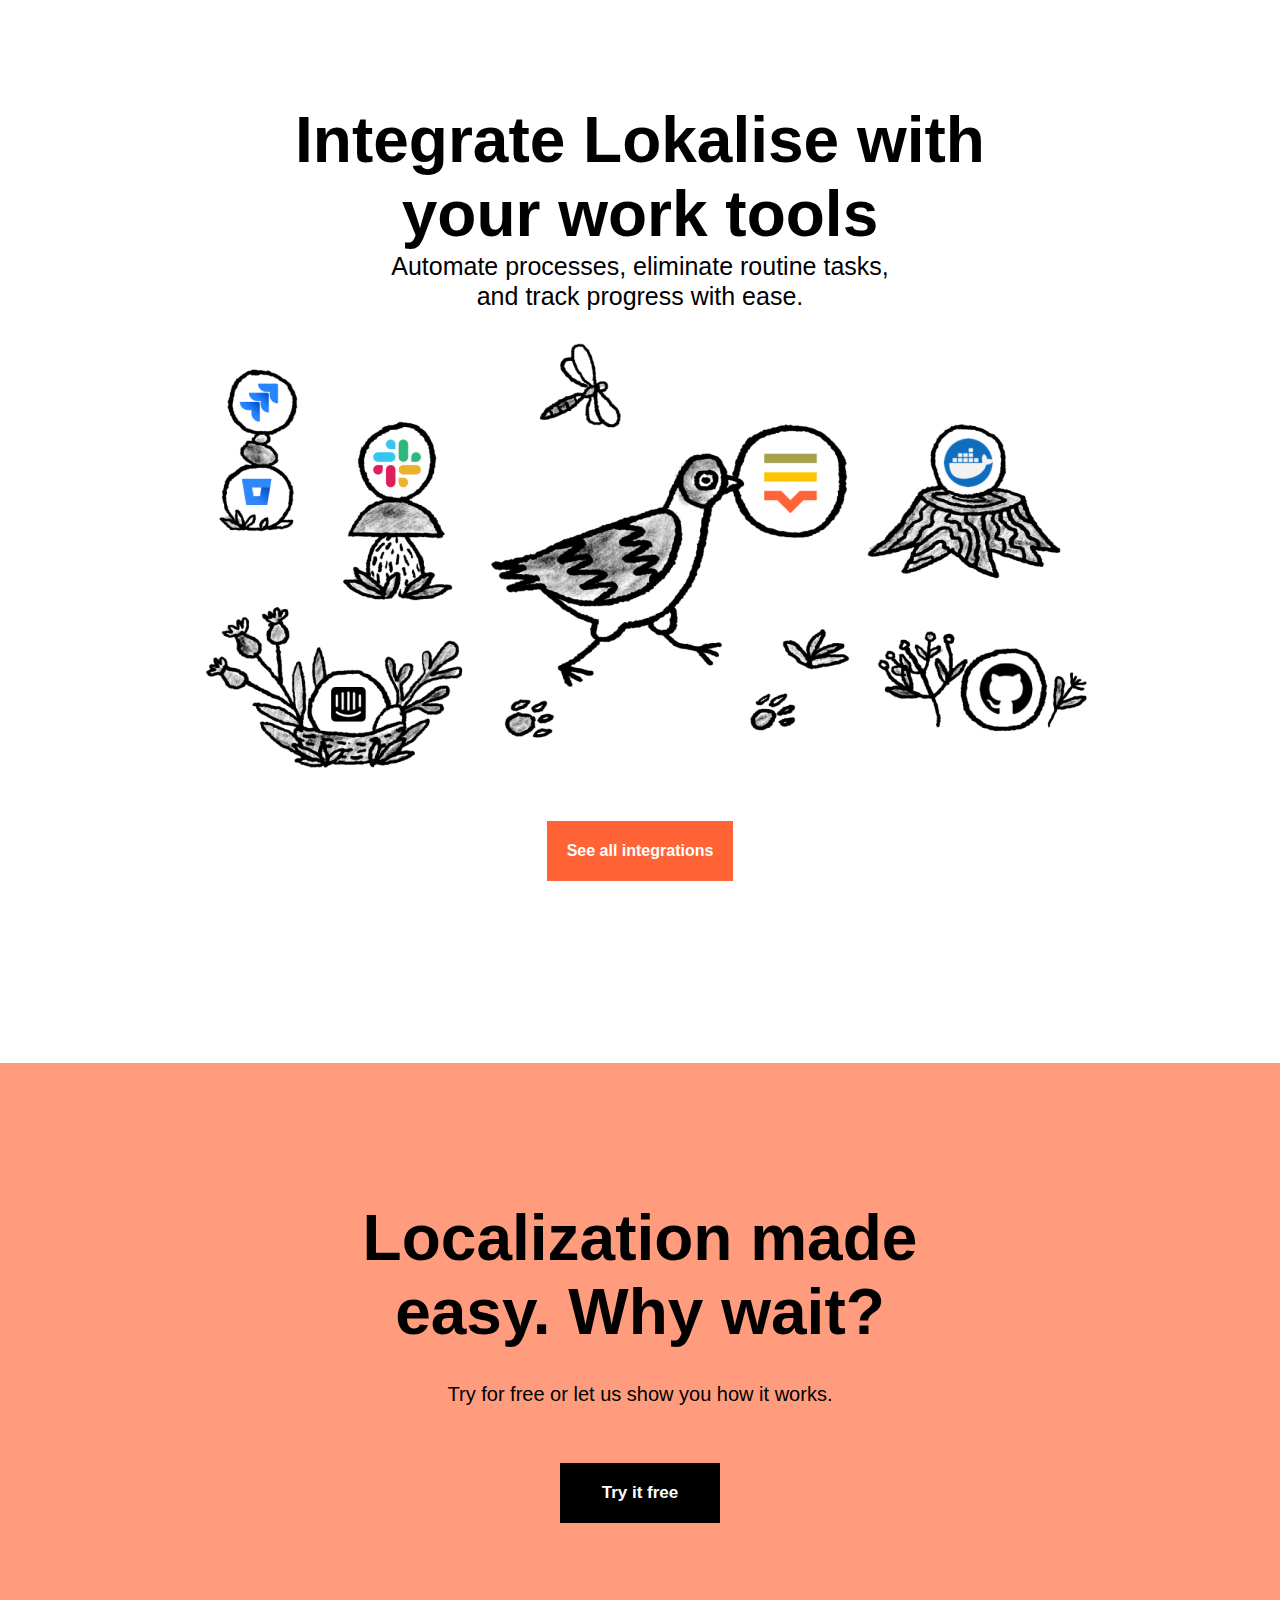
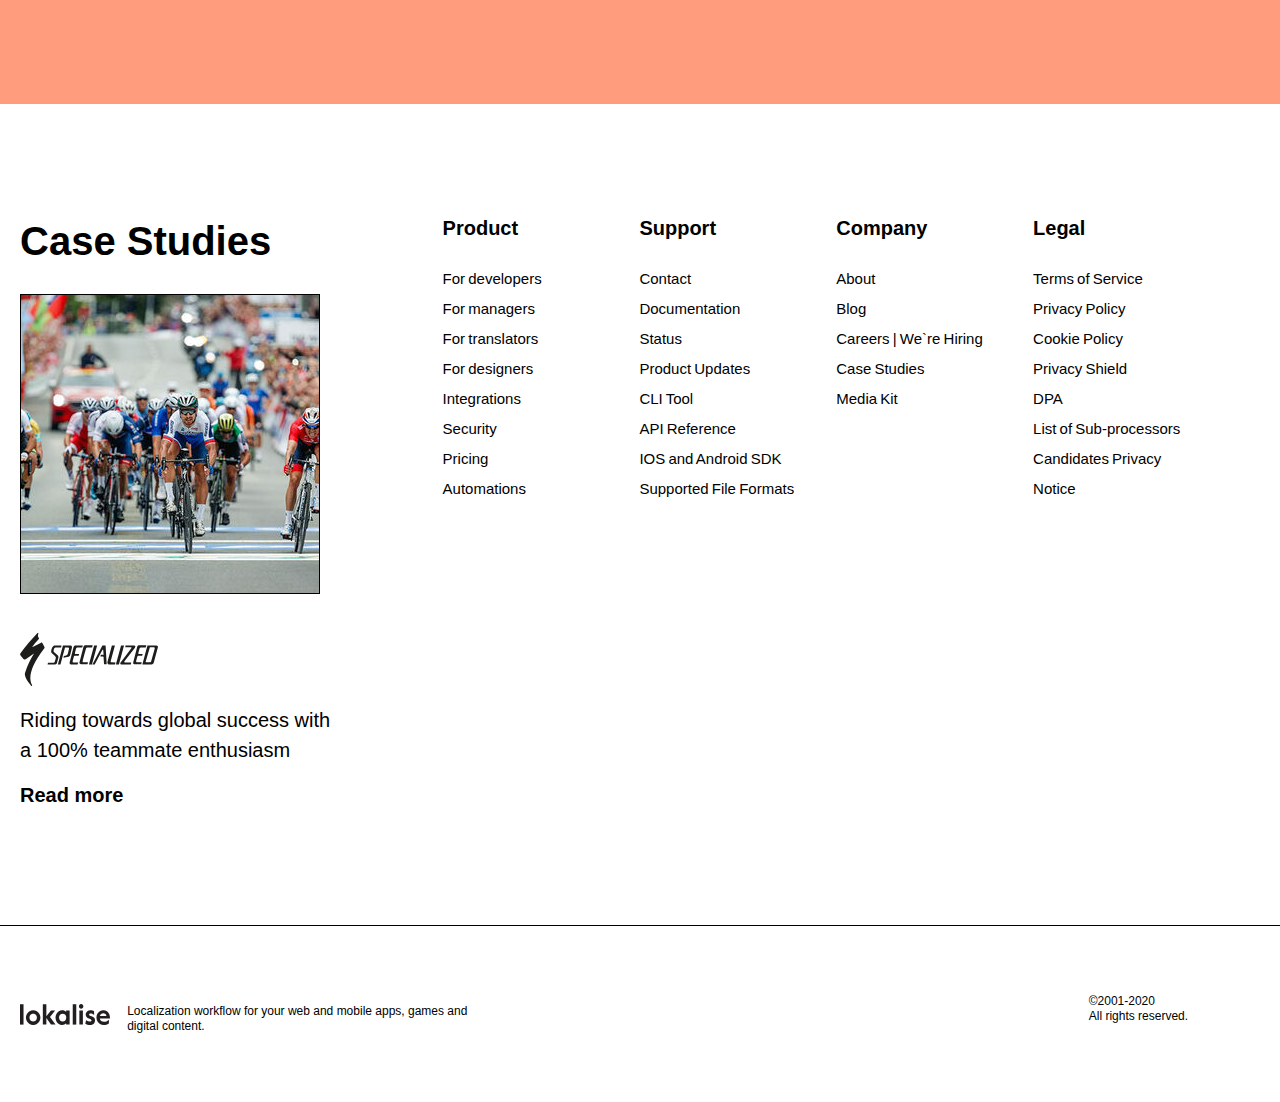
==== commit c5c93d73: "Made edits to adaptation" ====
--- a/index.html
+++ b/index.html
@@ -14,13 +14,13 @@
 
     <header class="header">
         <div class="container">
+
+            <div class="logo-wrapper">
+                <a href="#">
+                    <img src="./images/icons/lokalize.svg" alt="Logo" title="Lokalize">
+                </a>
+            </div>
             <div class="inner-container">
-                <div class="logo-wrapper">
-                    <a href="#">
-                        <img src="./images/icons/lokalize.svg" alt="Logo" title="Lokalize">
-                    </a>
-                </div>
-
                 <div class="burger-menu">
                     <div class="burger-icon">
                         <span class="burger-line"></span>
@@ -47,11 +47,14 @@
                         </ul>
                     </nav>
                 </div>
-
-                <button class="button button-white">Log in</button>
-                <button class="button button-orange">Try it free</button>
-
-            </div>
+                <div class="btn-wrap">
+                    <button class="button button-white">Log in</button>
+                    <button class="button button-orange">Try it free</button>
+                </div>
+            </div>
+
+
+
         </div>
     </header>
 
@@ -81,29 +84,32 @@
 
         <section class="section partners">
             <div class="container">
-                <div class="partner-info">
-                    <h2>The preferred localization tool of 1500+ companies</h2>
-                </div>
-                <div class="logos">
-                    <div class="partner-logo">
-                        <img src="./images/icons/Specialized.svg" alt="Specialized" title="Specialized">
-                    </div>
-                    <div class="partner-logo">
-                        <img src="./images/icons/Virgin.svg" alt="Virgin" title="Virgin">
-                    </div>
-                    <div class="partner-logo">
-                        <img src="./images/icons/Tidal.svg" alt="Tidal" title="Tidal">
-                    </div>
-                    <div class="partner-logo">
-                        <img src="./images/icons/Revolut.svg" alt="Revolut" title="Revolut">
-                    </div>
-                    <div class="partner-logo">
-                        <img src="./images/icons/Yelp.svg" alt="Yelp" title="Yelp">
-                    </div>
-                    <div class="partner-logo">
-                        <img src="./images/icons/Daimler.svg" alt="Daimler" title="Daimler">
-                    </div>
-                </div>
+                <div class="flex-container">
+                    <div class="partner-info">
+                        <h2>The preferred localization tool of 1500+ companies</h2>
+                    </div>
+                    <div class="logos">
+                        <div class="partner-logo">
+                            <img src="./images/icons/Specialized.svg" alt="Specialized" title="Specialized">
+                        </div>
+                        <div class="partner-logo">
+                            <img src="./images/icons/Virgin.svg" alt="Virgin" title="Virgin">
+                        </div>
+                        <div class="partner-logo">
+                            <img src="./images/icons/Tidal.svg" alt="Tidal" title="Tidal">
+                        </div>
+                        <div class="partner-logo">
+                            <img src="./images/icons/Revolut.svg" alt="Revolut" title="Revolut">
+                        </div>
+                        <div class="partner-logo">
+                            <img src="./images/icons/Yelp.svg" alt="Yelp" title="Yelp">
+                        </div>
+                        <div class="partner-logo">
+                            <img src="./images/icons/Daimler.svg" alt="Daimler" title="Daimler">
+                        </div>
+                    </div>
+                </div>
+
             </div>
         </section>
 
--- a/css/styles.css
+++ b/css/styles.css
@@ -40,12 +40,15 @@
 
   /* Color */
   --orange: #ff6336;
+  --hover-orange: #d54c26;
   --peach: #ff9c7d;
   --vanilla: #fff8e4;
   --blue: #c9e8f2;
   --sand: #dabc98;
   --white: #fff;
+  --hover-white: #dedede;
   --black: #000;
+  --hover-black: #2d2c2c;
 }
 
 /*
@@ -76,7 +79,7 @@
   font-weight: 400;
   font-size: 15px;
   line-height: 1.33;
-  margin-right: 57px;
+  /* margin-right: 57px; */
 }
 
 h1,
@@ -134,12 +137,13 @@
 }
 
 .button {
-  min-width: 160px;
+  min-width: 10%;
   /* padding: 13px 18px 11px; */
   font-size: clamp(10px, 5vw, 16px);
   line-height: 3.75;
   font-weight: 600;
   order: 1;
+  /* margin-left: auto; */
 }
 
 .button-white {
@@ -147,13 +151,17 @@
   background-color: var(--white);
 }
 
+.button-white:hover {
+  background-color: var(--hover-white);
+}
+
 .button-orange {
   background-color: var(--orange);
   color: var(--white);
 }
 
-.button:not(:last-child) {
-  margin-right: 10px;
+.button-orange:hover {
+  background-color: var(--hover-orange);
 }
 
 .text-link {
@@ -180,16 +188,35 @@
 
 .header .container {
   max-width: calc(var(--maxWidth) + 48px);
+  display: flex;
+  align-items: center;
 }
 
 .inner-container {
   display: flex;
+  justify-content: space-between;
+  width: 86.47%;
+}
+
+.logo-wrapper {
+  display: flex;
+  margin-right: 3.83%;
   align-items: center;
 }
 
-.logo-wrapper {
-  margin-right: 51px;
-}
+.btn-wrap {
+  display: flex;
+  width: 22.47%;
+  gap: 4%;
+}
+
+.header .button {
+  min-width: 48%;
+}
+
+/* .inner-container .button:not(:last-child) {
+  margin-right: 10px;
+} */
 
 nav {
   margin-right: auto;
@@ -215,7 +242,6 @@
   display: none;
   position: relative;
   width: 50px;
-  margin-left: 20px;
   z-index: 100;
 }
 
@@ -242,21 +268,12 @@
 }
 
 .menu-items {
-  padding: 20px;
-
   display: flex;
-  align-items: center;
   list-style-type: none;
-  padding: 0;
-  margin: 0;
-}
-
-.menu__item:not(:last-child) {
-  margin-right: 20px;
-}
-
-.menu__item:last-child {
-  margin-right: 305px;
+}
+
+.menu__item {
+  margin-right: 17%;
 }
 
 .burger-menu.active .burger-line {
@@ -279,7 +296,16 @@
   display: block !important;
 } */
 
-@media (min-width: 616px) {
+@media (max-width: 1170px) {
+  .btn-wrap {
+    width: 30.47%;
+  }
+  .menu__item {
+    margin-right: 10%;
+  }
+}
+
+@media (min-width: 850px) {
   .menu {
     visibility: visible;
     order: 1;
@@ -290,7 +316,11 @@
   }
 }
 
-@media (max-width: 784px) {
+@media (max-width: 849.9px) {
+  .btn-wrap {
+    width: 55%;
+  }
+
   .burger-icon {
     display: block;
   }
@@ -300,7 +330,7 @@
   .menu {
     position: fixed;
     right: -400px;
-    width: 290px;
+    width: 30%;
     padding: 75px 20px 20px 20px;
     background-color: var(--orange);
     transition: transform 0.5s, visibility 0.5s;
@@ -309,17 +339,21 @@
   .menu-items {
     display: block;
   }
-  .menu__item:not(:last-child) {
-    margin-right: 0;
-  }
-  .menu__link {
-    color: white;
-    font-size: 21px;
+
+  .menu-items a {
+    color: var(--white);
+    font-size: clamp(14px, 5vw, 21px);
     display: block;
-    padding: 10px;
-  }
+  }
+
+  .menu__item {
+    padding-bottom: 20%;
+    padding-left: 10%;
+  }
+
   .burger-menu.active .menu {
     right: 0;
+    top: 51px;
     visibility: visible;
   }
 
@@ -331,6 +365,28 @@
   }
 }
 
+@media (max-width: 549.9px) {
+  .btn-wrap {
+    width: 69%;
+  }
+  .menu {
+    width: 48%;
+  }
+}
+
+@media (max-width: 389.9px) {
+  .btn-wrap {
+    width: 85%;
+  }
+  .menu {
+    width: 55%;
+  }
+
+  .burger-icon {
+    width: 20px;
+  }
+}
+
 /* Sections */
 
 /* First */
@@ -342,6 +398,15 @@
 .first-section .title {
   margin-bottom: 51px;
 }
+
+.first-section .button {
+  min-width: 25.8%;
+}
+
+.first-section .button:not(:last-child) {
+  margin-right: 10px;
+}
+
 .first-section p {
   line-height: 1.4;
   font-size: clamp(18px, 5vw, 25px);
@@ -367,7 +432,7 @@
 
   .first-section .info-box {
     /* width: 620px; */
-    flex-basis: 41.2%;
+    flex-basis: 42.2%;
   }
 
   .first-section p {
@@ -387,11 +452,9 @@
   }
 
   .first-section .img-box {
-    display: inline-block;
-  }
-
-  .first-section .info-box {
-    margin-bottom: 20px;
+    /* display: inline-block; */
+    margin-bottom: 0;
+    margin-top: 147px;
   }
 }
 
@@ -403,6 +466,13 @@
 .partners .container {
   max-width: calc(var(--maxWidth) + 150px);
   background-color: var(--peach);
+}
+
+.partners .flex-container {
+  max-width: var(--maxWidth);
+  margin-left: auto;
+  margin-right: auto;
+  margin-bottom: 94px;
 }
 
 .partners {
@@ -418,13 +488,19 @@
   padding-bottom: 70px;
 }
 
+.partners .logos {
+  display: flex;
+  justify-content: space-between;
+  align-items: center;
+  flex-wrap: wrap;
+  /* margin-bottom: 94px; */
+}
+
 .partners .partner-logo {
-  display: inline-block;
-  margin-bottom: 94px;
-}
-
-.partners .partner-logo:not(:last-child) {
-  margin-right: 103px;
+  /* display: inline-block; */
+  /* margin-bottom: 94px; */
+  width: 9.7%;
+  padding-bottom: 20px;
 }
 
 .partners .partner-logo img {
@@ -432,23 +508,15 @@
   height: auto;
 }
 
-@media (max-width: 768px) {
-  .partner-logo img {
-    max-width: 80%;
-  }
-
-  .partners .partner-logo:not(:last-child) {
-    margin-right: 73px;
-  }
-}
-
-@media (max-width: 590px) {
-  .partner-logo img {
-    max-width: 10%;
-  }
-
-  .partners .partner-logo:not(:last-child) {
-    margin-right: 23px;
+@media (max-width: 820px) {
+  .partners .partner-logo {
+    width: 33%;
+  }
+}
+
+@media (max-width: 520px) {
+  .partners .partner-logo {
+    width: 45%;
   }
 }
 
@@ -1102,6 +1170,10 @@
   color: var(--white);
 }
 
+.button-black:hover {
+  background-color: var(--hover-black);
+}
+
 /* Thirteenth sectin: Map */
 .map .container {
   border-bottom: 1px solid var(--black);
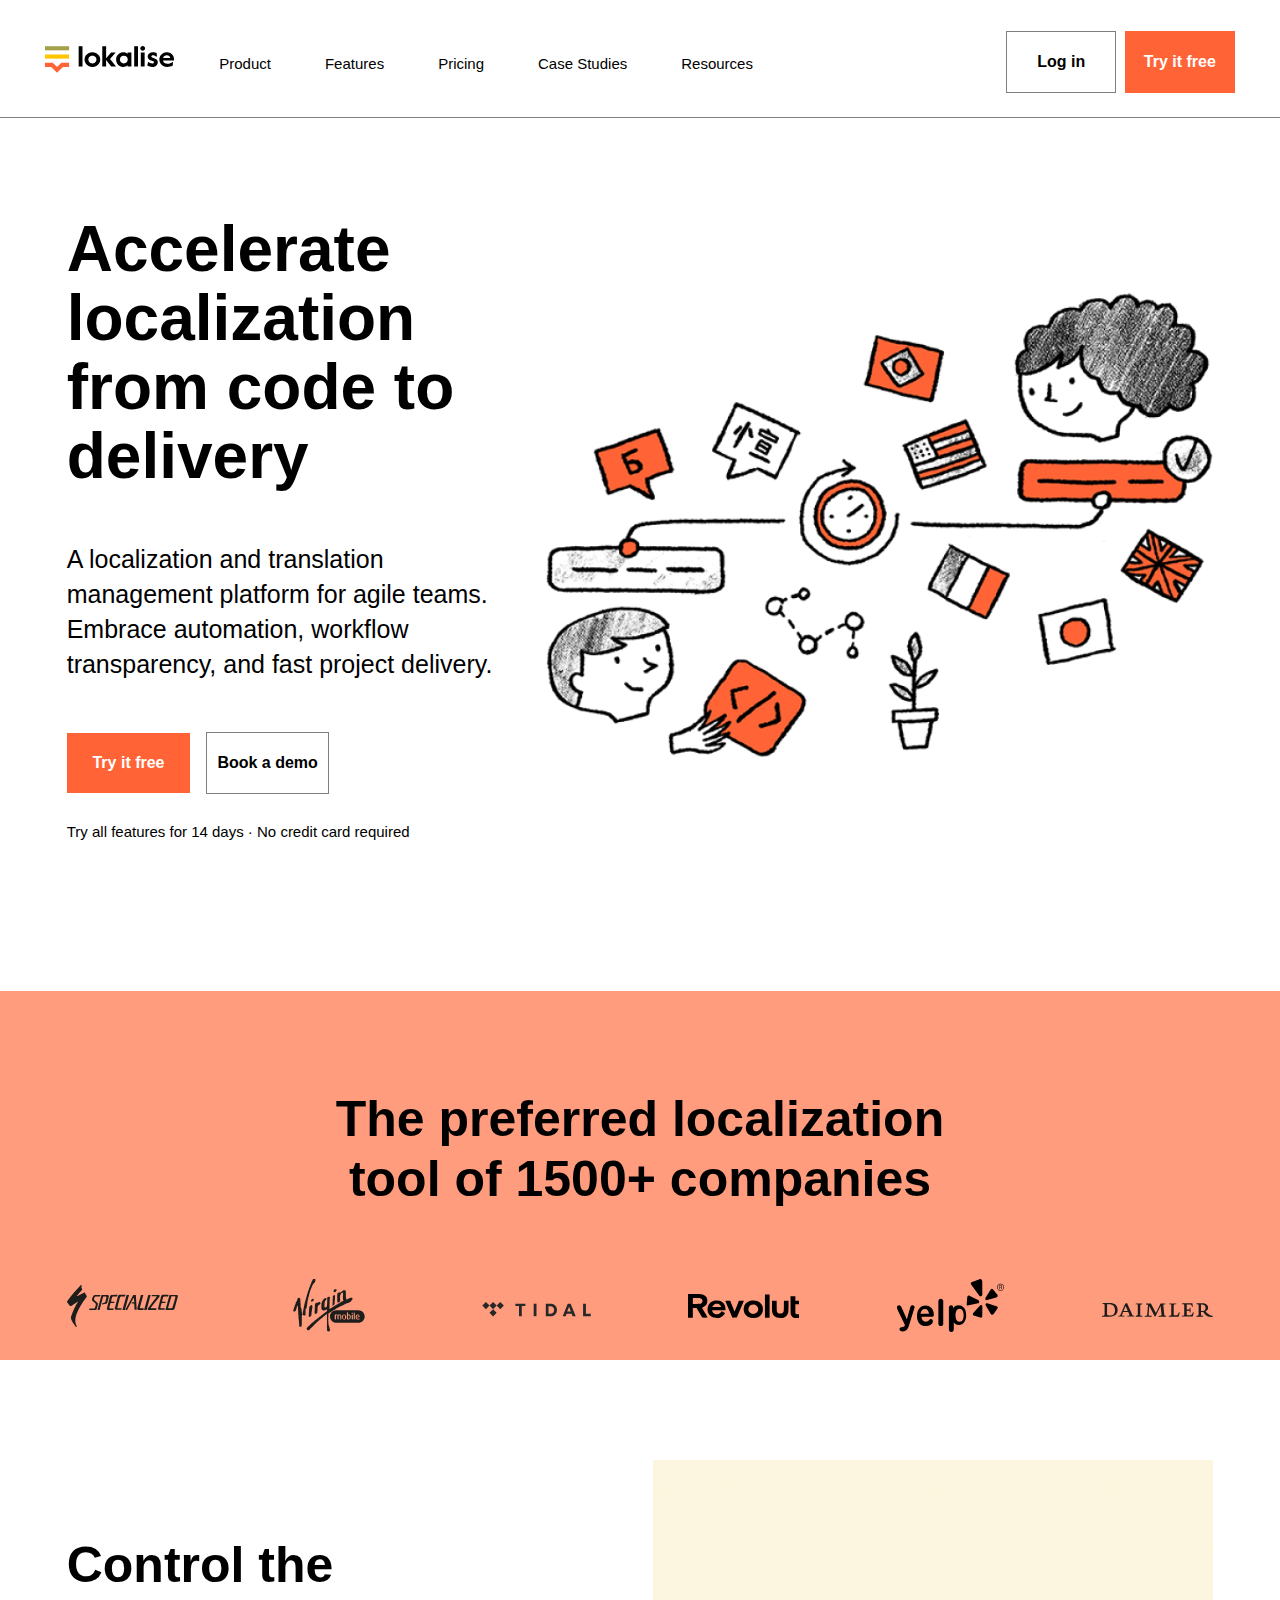
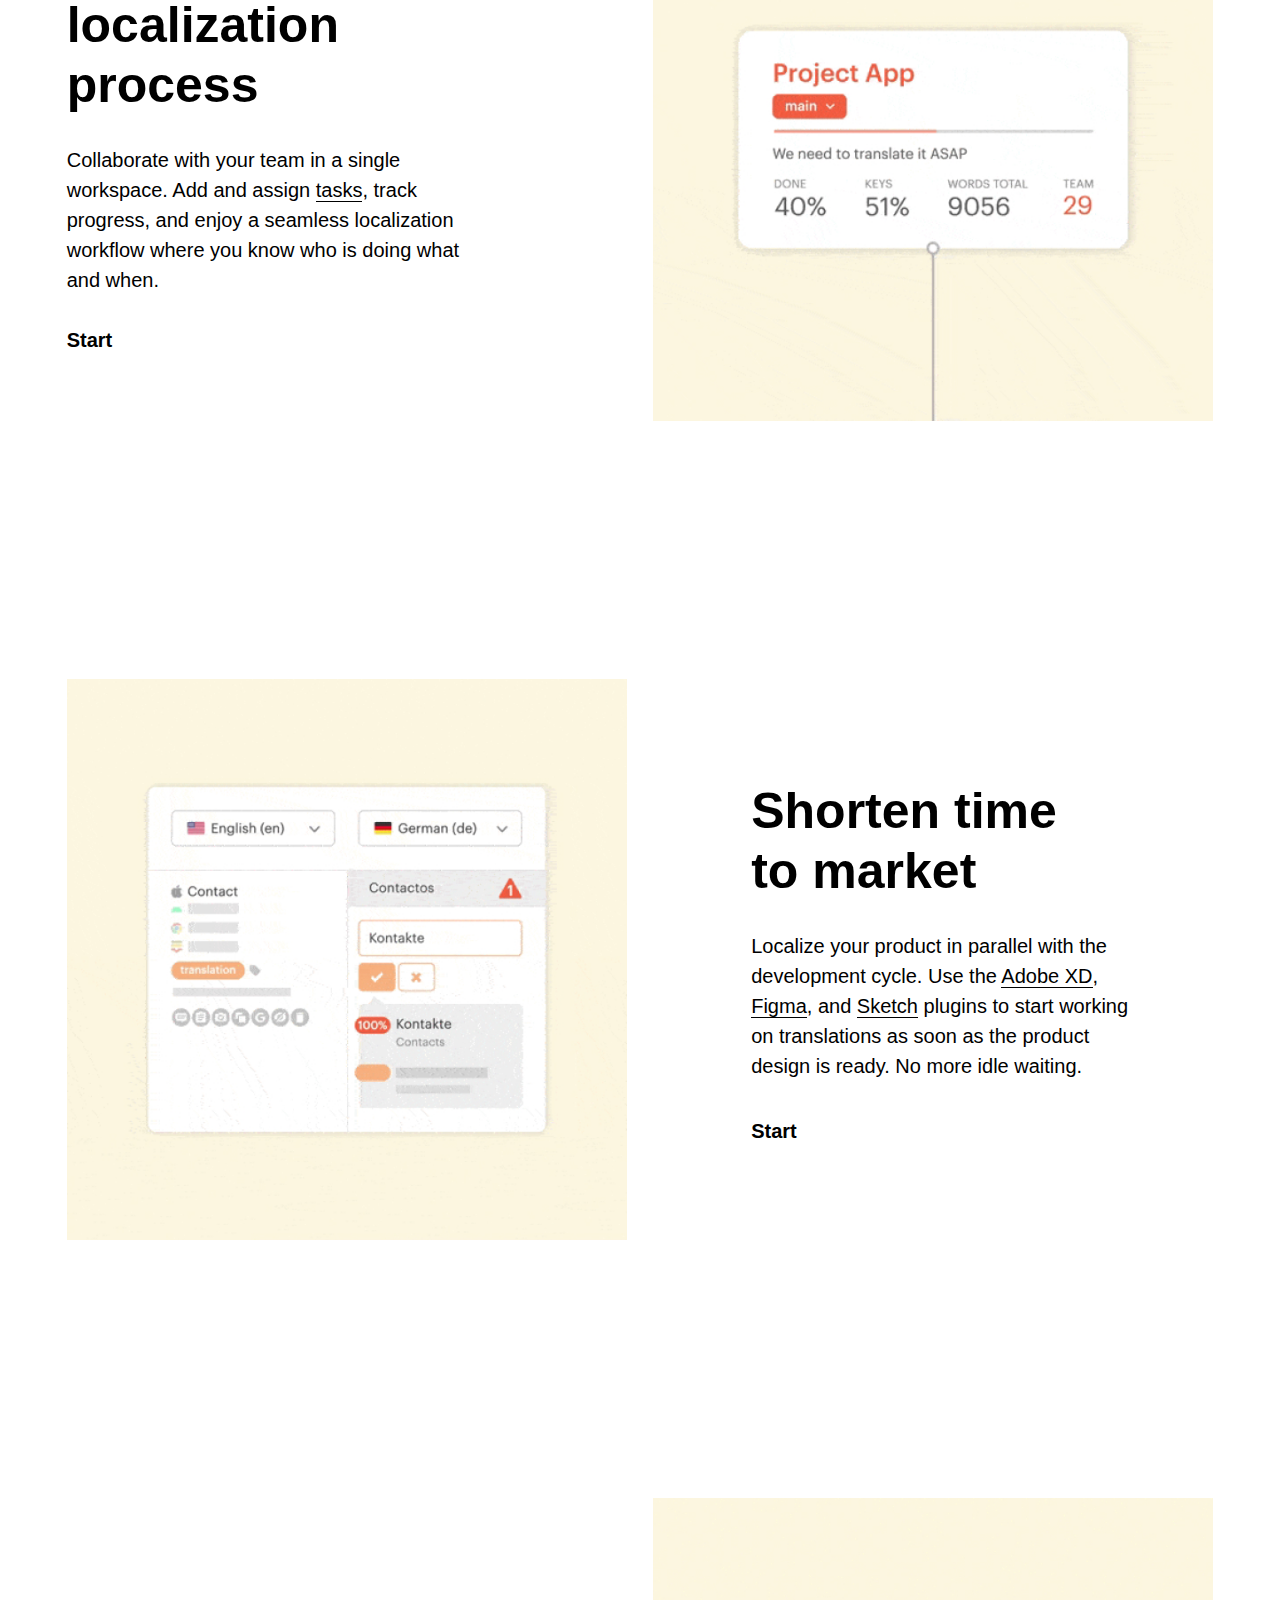
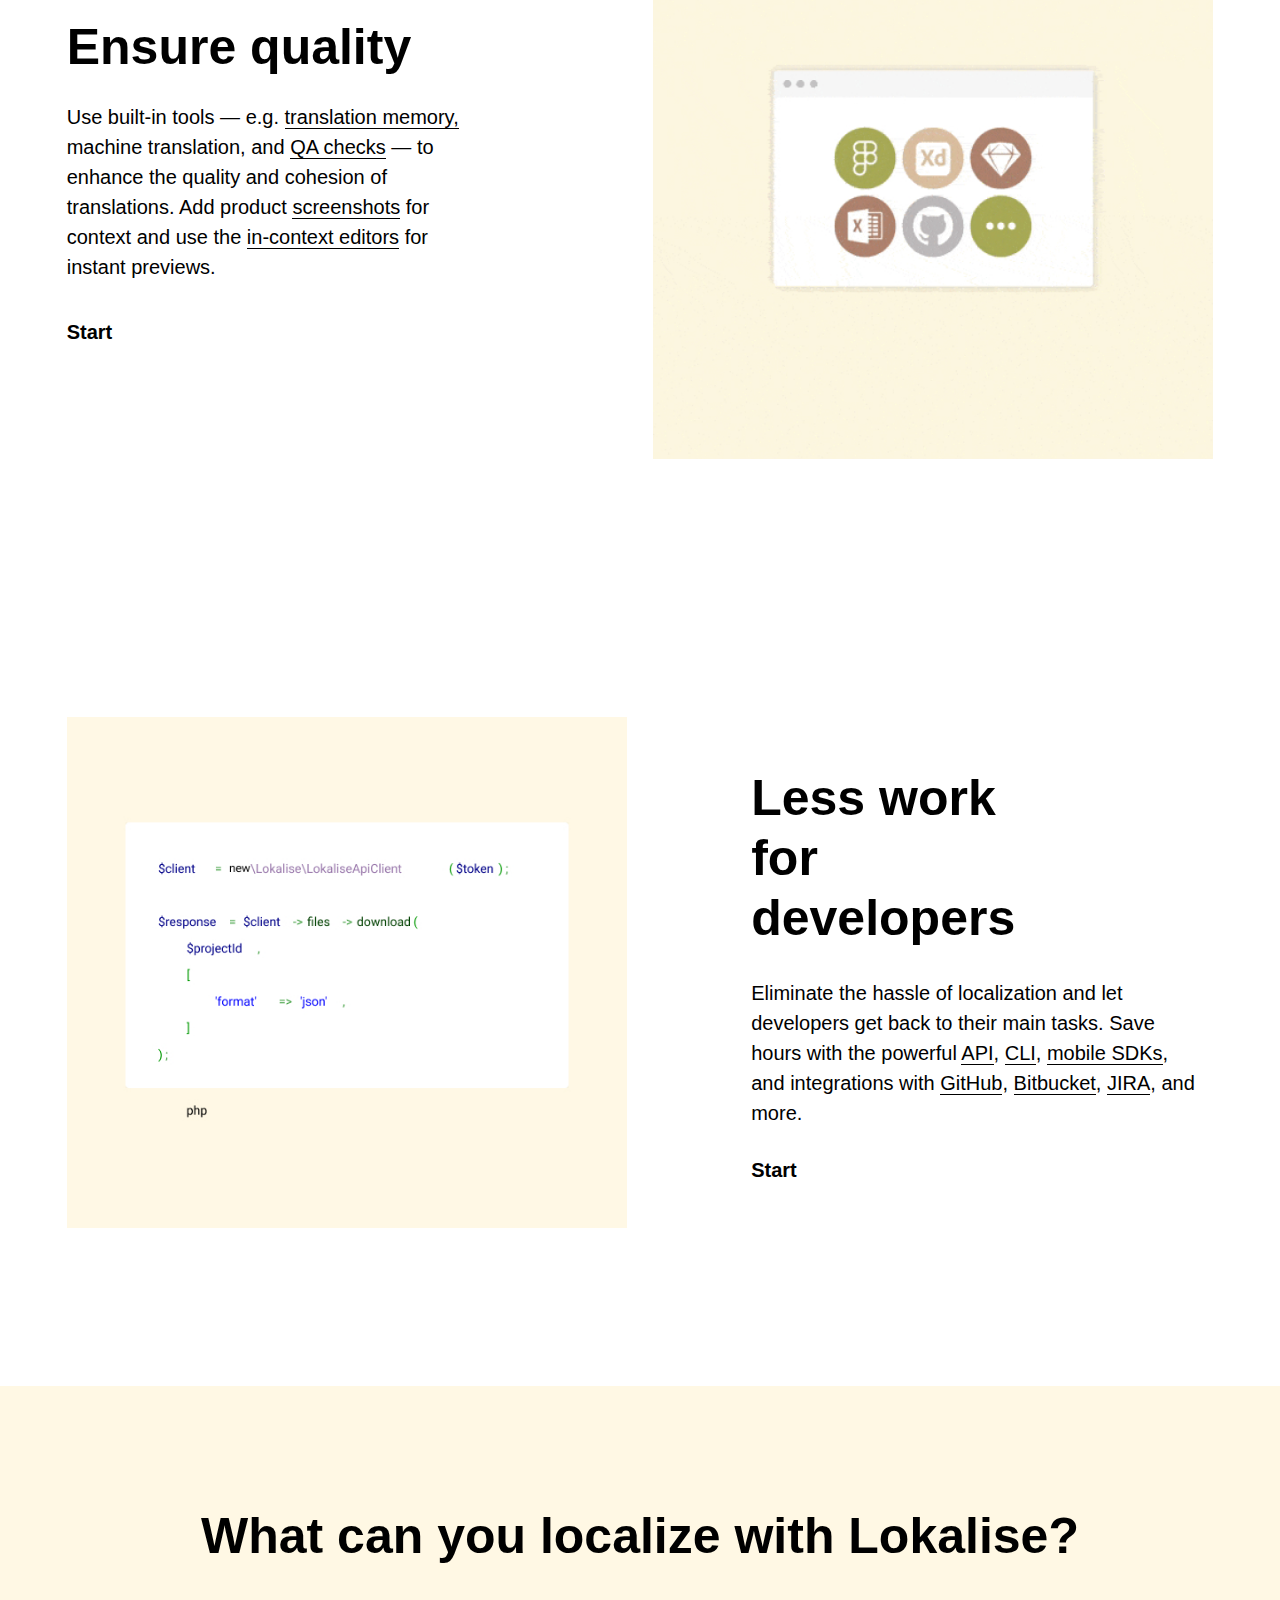
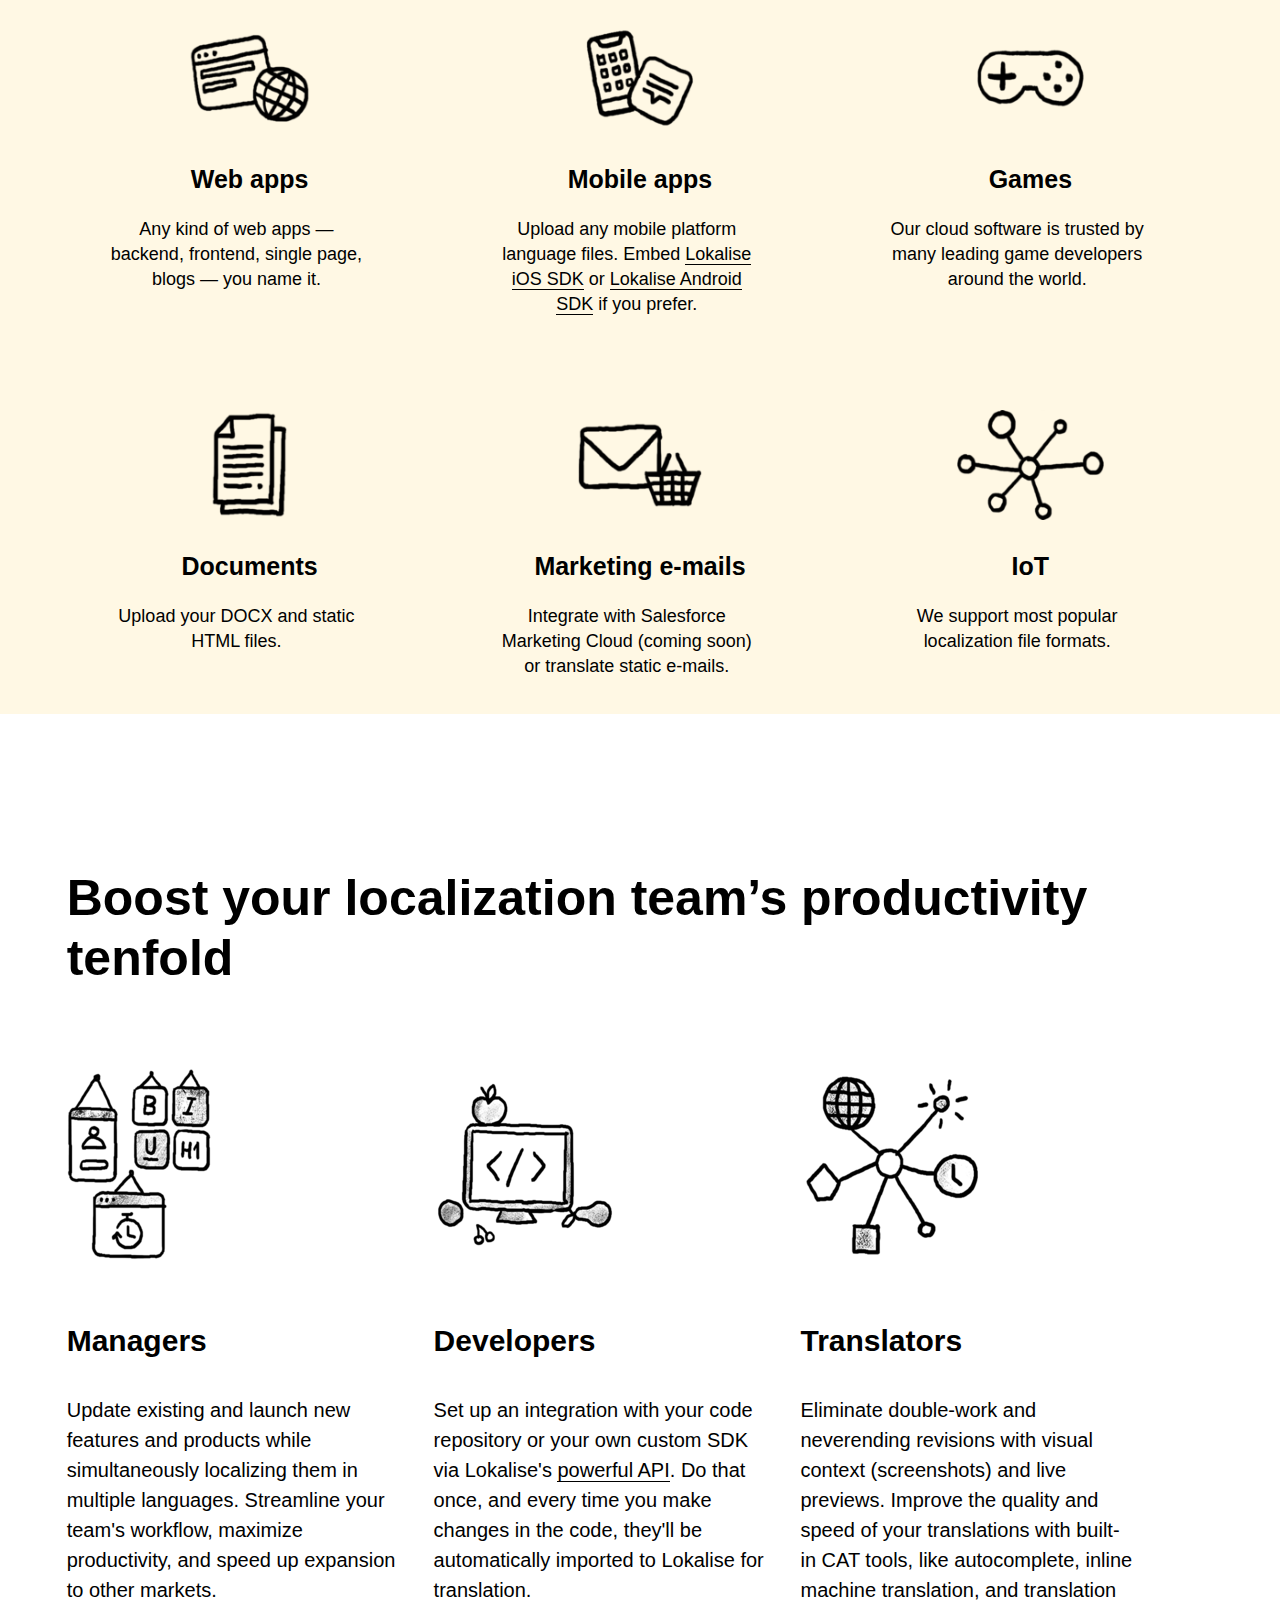
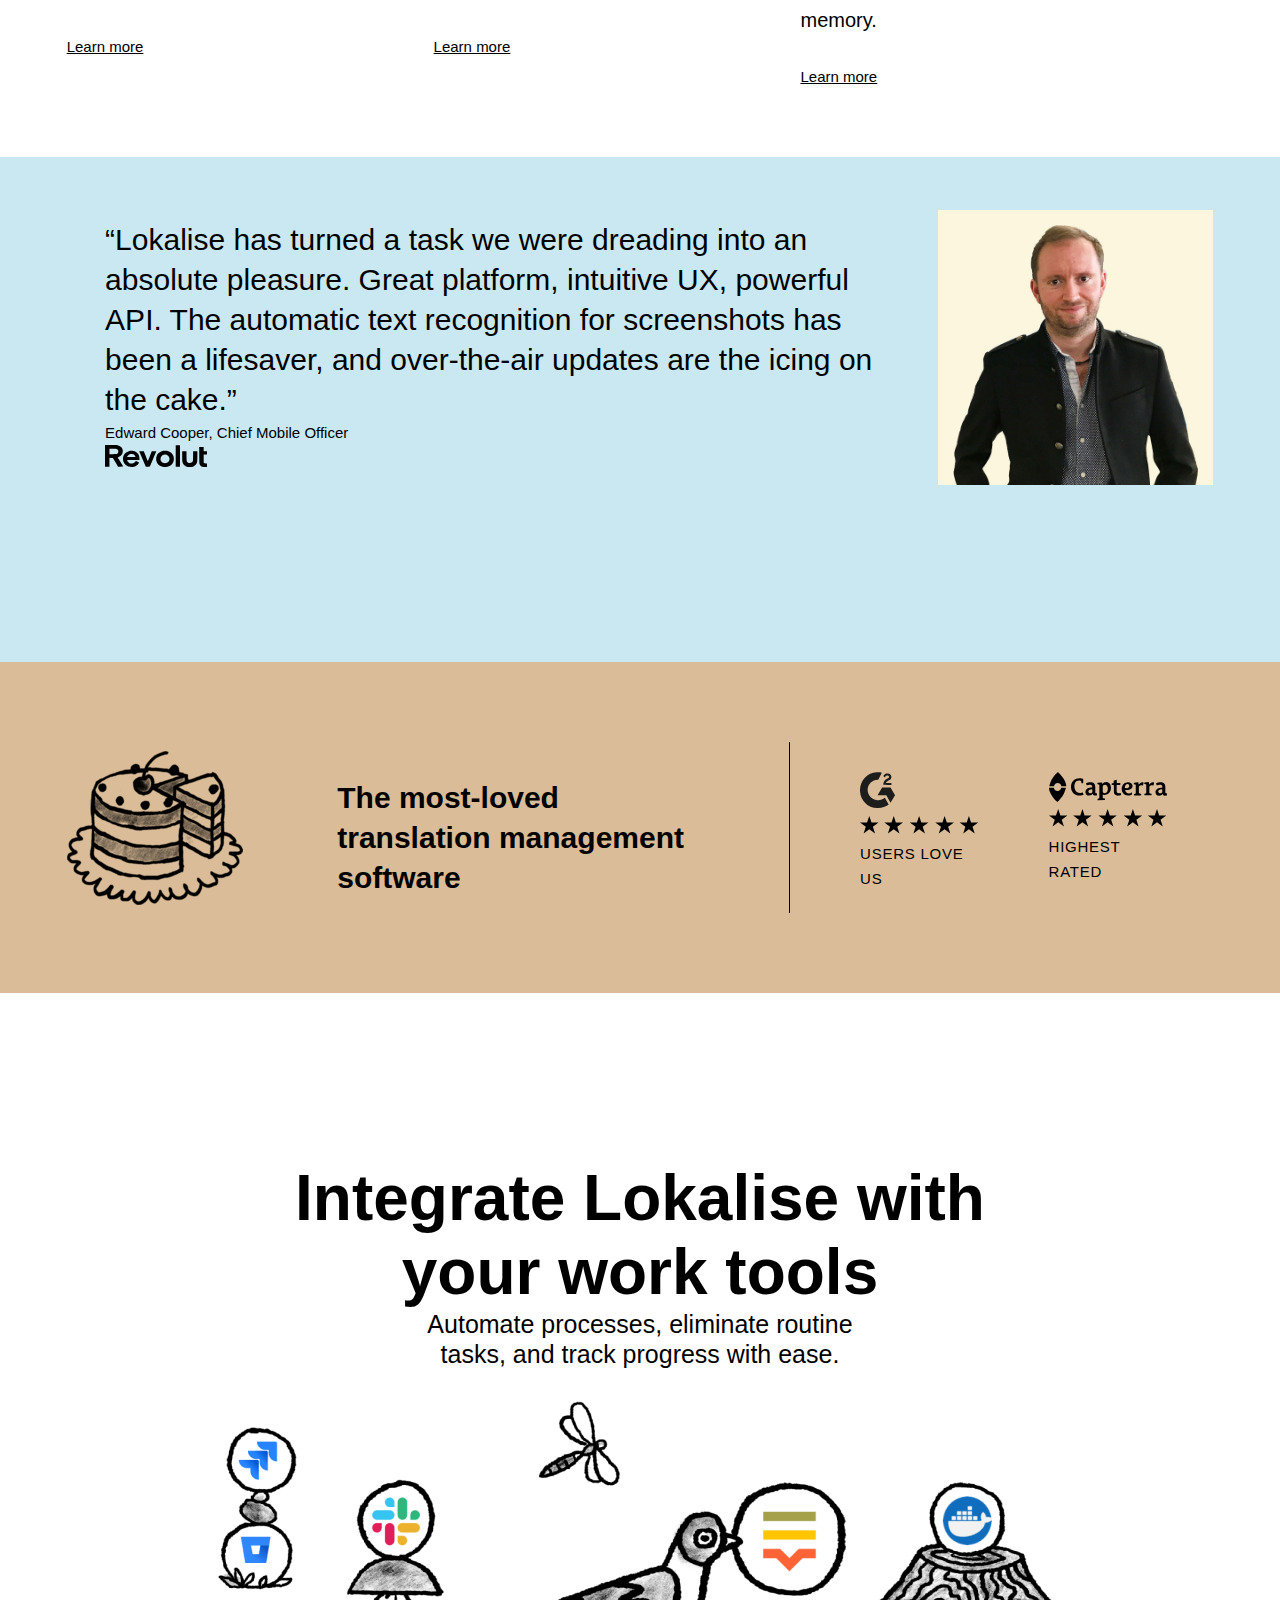
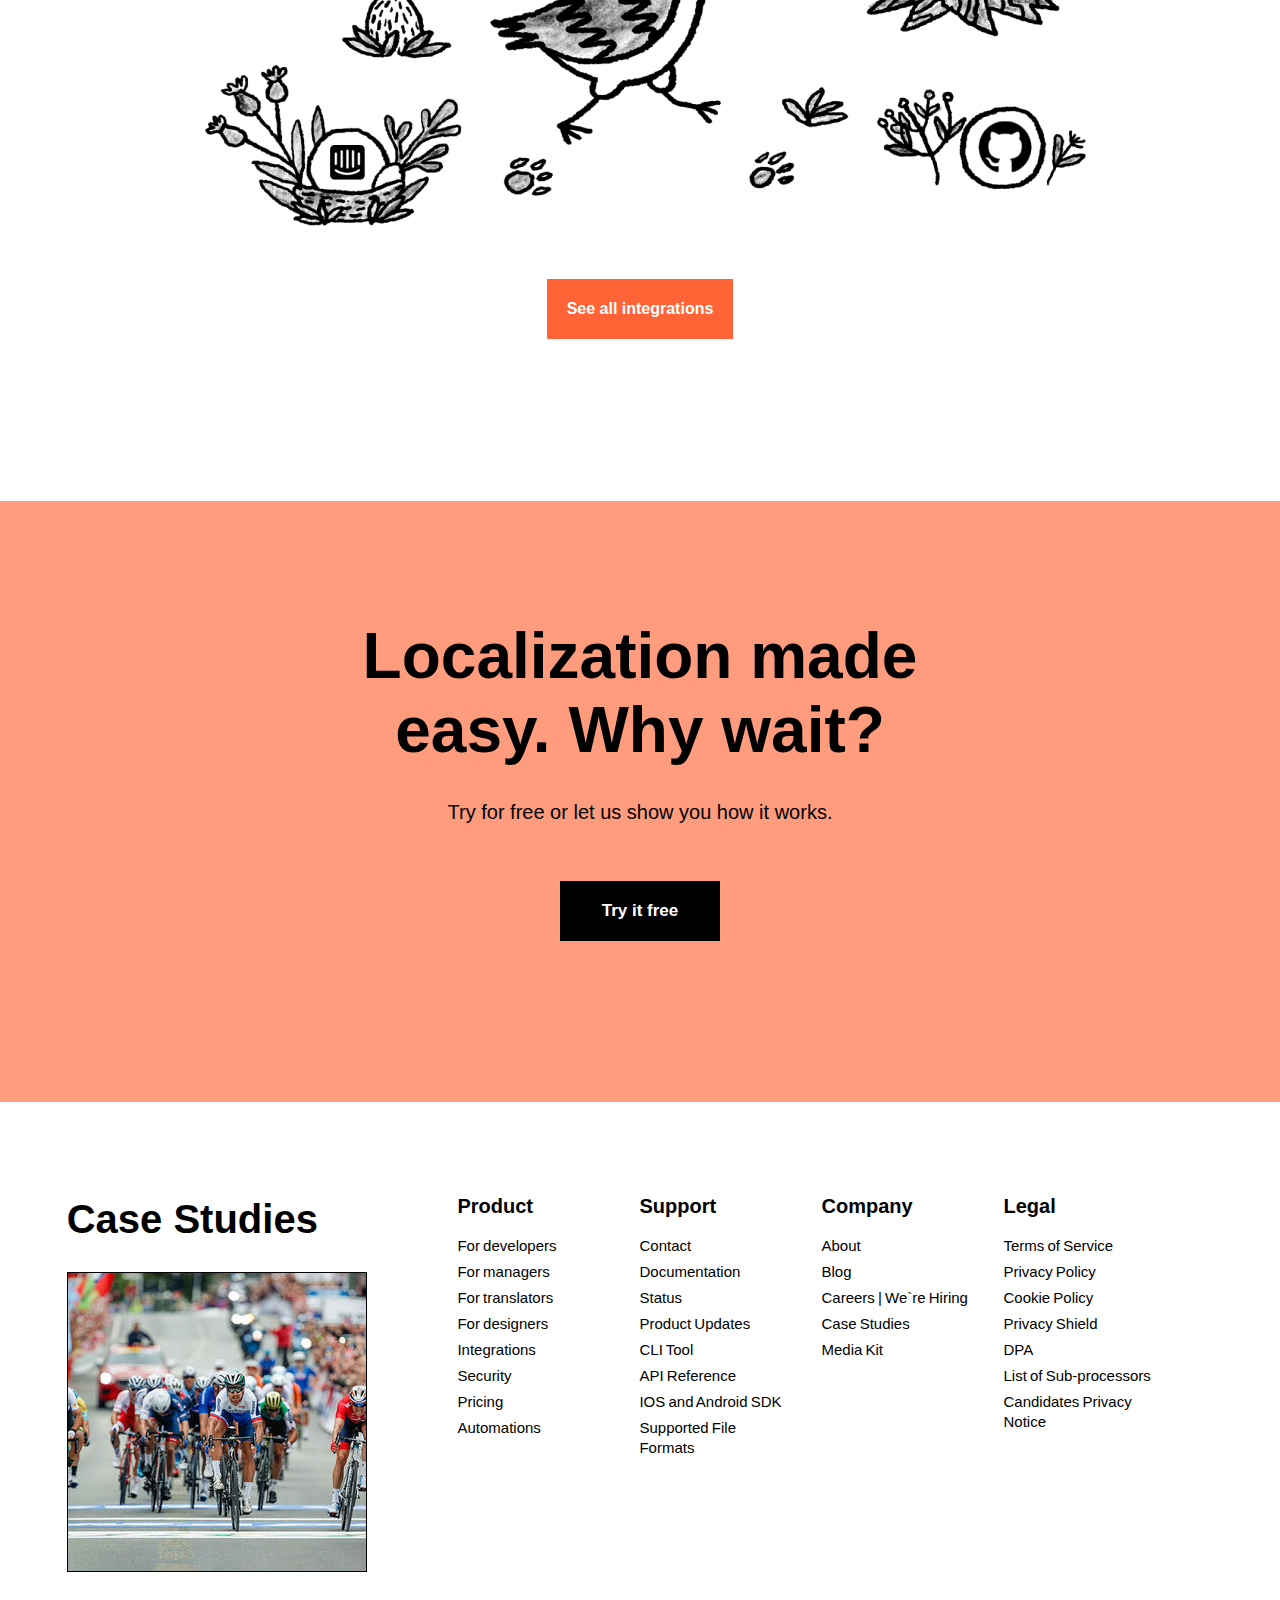
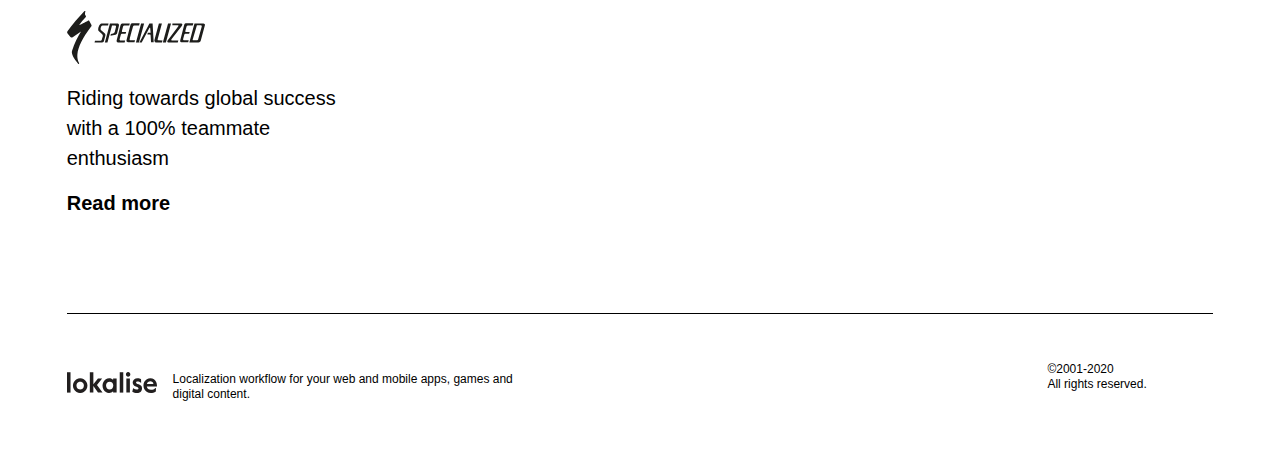
==== commit cdc4e192: "edited map-section" ====
--- a/index.html
+++ b/index.html
@@ -377,15 +377,20 @@
             <div class="container">
                 <div class="flex-container">
                     <div class="case-studies">
-                        <h3>Case Studies</h3>
-                        <div class="img-box">
-                            <img src="./images/CycleRace.jpg" alt="Cycle race">
-                        </div>
-                        <div class="logo-box">
-                            <img src="./images/icons/Specialized.svg" alt="Specialized logo">
-                        </div>
-                        <p>Riding towards global success with a 100% teammate enthusiasm</p>
-                        <a href="#readmore.html">Read more</a>
+                        <div class="inner-container-top">
+                            <h3>Case Studies</h3>
+                            <div class="img-box">
+                                <img src="./images/CycleRace.jpg" alt="Cycle race">
+                            </div>
+                        </div>
+
+                        <div class="inner-container-bottom">
+                            <div class="logo-box">
+                                <img src="./images/icons/Specialized.svg" alt="Specialized logo">
+                            </div>
+                            <p>Riding towards global success with a 100% teammate enthusiasm</p>
+                            <a href="#readmore.html">Read more</a>
+                        </div>
                     </div>
                     <div class="map-container">
                         <div class="map-column">
--- a/css/styles.css
+++ b/css/styles.css
@@ -33,7 +33,7 @@
 } */
 
 :root {
-  --maxWidth: 1290px;
+  --maxWidth: 89.58%;
   --primaryFont: "Graphik LC TT", sans-serif;
   --primaryTextColor: #000;
   --primaryTextSize: 20px;
@@ -103,29 +103,29 @@
 
 h3 {
   line-height: 1.25;
-  font-size: 40px;
+  font-size: clamp(20px, 5vw, 40px);
 }
 
 h4 {
   line-height: 1.33;
-  font-size: 30px;
+  font-size: clamp(12px, 5vw, 30px);
 }
 
 h5 {
   line-height: 1.4;
-  font-size: 25px;
+  font-size: clamp(12px, 5vw, 25px);
 }
 
 h6 {
   line-height: 1.25;
-  font-size: 20px;
+  font-size: clamp(12px, 5vw, 20px);
 }
 
 .container {
   max-width: var(--maxWidth);
   margin-left: auto;
   margin-right: auto;
-  padding: 20px;
+  /* padding: 20px; */
 }
 
 button {
@@ -187,7 +187,7 @@
 }
 
 .header .container {
-  max-width: calc(var(--maxWidth) + 48px);
+  max-width: calc(var(--maxWidth) + 3.3344%);
   display: flex;
   align-items: center;
 }
@@ -464,7 +464,7 @@
 }
 
 .partners .container {
-  max-width: calc(var(--maxWidth) + 150px);
+  max-width: calc(var(--maxWidth) + 10.42%);
   background-color: var(--peach);
 }
 
@@ -590,7 +590,21 @@
   }
 
   .advantages-1 {
-    margin-bottom: 17%;
+    margin-bottom: 12%;
+  }
+
+  .advantages-1 .info-box {
+    margin-bottom: 15%;
+  }
+
+  .advantages-1 img {
+    margin-bottom: 0;
+  }
+}
+
+@media (max-width: 499.9px) {
+  .advantages-1 p {
+    text-align: justify;
   }
 }
 
@@ -658,7 +672,21 @@
   }
 
   .advantages-2 {
-    margin-bottom: 17%;
+    margin-bottom: 12%;
+  }
+
+  .advantages-2 .info-box {
+    margin-bottom: 15%;
+  }
+
+  .advantages-2 img {
+    margin-bottom: 0;
+  }
+}
+
+@media (max-width: 499.9px) {
+  .advantages-2 p {
+    text-align: justify;
   }
 }
 
@@ -716,7 +744,21 @@
   }
 
   .advantages-3 {
-    margin-bottom: 17%;
+    margin-bottom: 12%;
+  }
+
+  .advantages-3 .info-box {
+    margin-bottom: 15%;
+  }
+
+  .advantages-3 img {
+    margin-bottom: 0;
+  }
+}
+
+@media (max-width: 499.9px) {
+  .advantages-3 p {
+    text-align: justify;
   }
 }
 
@@ -771,19 +813,29 @@
     display: inline-block;
   }
 
-  .advantages-4 .info-box {
-    margin-bottom: 10px;
-  }
-
   .advantages-4 p {
     max-width: 100%;
   }
+
+  .advantages-4 .info-box {
+    margin-bottom: 15%;
+  }
+
+  .advantages-4 img {
+    margin-bottom: 0;
+  }
+}
+
+@media (max-width: 499.9px) {
+  .advantages-4 p {
+    text-align: justify;
+  }
 }
 
 /* Seventh section:cards-1 */
 
 .cards .container {
-  max-width: calc(var(--maxWidth) + 150px);
+  max-width: calc(var(--maxWidth) + 10.42%);
   background-color: var(--vanilla);
   text-align: center;
 }
@@ -932,6 +984,10 @@
     text-align: center;
   }
 
+  .cards-2 h2 {
+    text-align: center;
+  }
+
   .cards-2 p {
     max-width: 100%;
   }
@@ -939,15 +995,24 @@
 
 /* Ninth section: Smn opinion */
 .feedback {
-  max-width: calc(var(--maxWidth) + 150px);
+  max-width: calc(var(--maxWidth) + 10.42%);
   background-color: var(--blue);
   margin-top: 67px;
 }
-.feedback .flex-container {
+/* .feedback .flex-container {
   max-width: var(--maxWidth);
-}
-
-.feedback .info-box p {
+  display: flex;
+  flex-wrap: wrap;
+  flex-direction: column-reverse;
+} */
+
+/* .feedback .info-box p {
+  
+} */
+
+.feedback .info-box {
+  margin-left: auto;
+  margin-right: auto;
   margin-bottom: 23px;
   max-width: 95.3%;
   width: 100%;
@@ -955,12 +1020,7 @@
   line-height: 1.33;
 }
 
-.feedback .info-box img {
-  margin-left: auto;
-  margin-right: auto;
-}
-
-.feedback .additional p {
+.feedback .additional {
   font-size: 15px;
   line-height: 1.67;
   margin-bottom: 7px;
@@ -977,7 +1037,7 @@
     padding-top: 63px;
   }
 
-  .feedback .additional img {
+  .feedback .logo {
     max-width: 12.8%;
     width: 100%;
     margin-bottom: 165px;
@@ -992,49 +1052,47 @@
 
 @media (max-width: 899.9px) {
   .feedback .flex-container {
+    flex-direction: column-reverse;
     text-align: center;
-  }
-
-  .feedback .info-box p {
+    display: flex;
+    flex-wrap: wrap;
+  }
+
+  .feedback .info-box {
     max-width: 100%;
     padding-top: 2%;
+    display: flex;
+    /* column-gap: 42%; */
+    flex-direction: column-reverse;
   }
 
   .feedback .img-box {
-    display: inline-block;
-  }
-
-  .feedback .additional p,
-  img {
+    max-width: 100%;
+    margin-top: 5%;
+  }
+
+  .feedback .additional {
     margin-bottom: 3%;
   }
 }
 
 /* Tenth section: Rating */
 .rating {
-  max-width: calc(var(--maxWidth) + 150px);
+  max-width: calc(var(--maxWidth) + 10.42%);
   background-color: var(--sand);
 }
 
 .rating .img-box {
   /* padding-top: 89px;
   padding-bottom: 84px; */
-  width: 28.12%;
+  width: 53.12%;
   height: auto;
-  /* max-width: 110%; */
-}
-
-.rating .img-box img {
-  /* padding-top: 89px;
-  padding-bottom: 84px; */
-  width: 100%;
   padding-top: 20px;
   /* max-width: 110%; */
-  height: auto;
-}
-
-.rating .rating-title h4 {
-  font-size: 35px;
+}
+
+.rating .rating-title {
+  font-size: clamp(20px, 3vw, 35px);
   line-height: 1.43;
   padding-top: 47px;
   padding-bottom: 31px;
@@ -1057,14 +1115,19 @@
   border-left: 1px solid #000;
   margin-top: 80px;
   margin-bottom: 80px;
-}
-
-.rating .rating-results p {
   font-size: 15px;
   font-weight: 400;
   line-height: 1.67;
   letter-spacing: 0.05em;
-}
+  display: flex;
+}
+
+/* .rating .rating-results {
+  font-size: 15px;
+  font-weight: 400;
+  line-height: 1.67;
+  letter-spacing: 0.05em;
+} */
 
 /* .rating .rating-results .rating-info-1 {
   max-width: 26.6%;
@@ -1075,7 +1138,7 @@
 } */
 
 .rating .rating-info {
-  display: inline-block;
+  /* display: inline-block; */
   align-items: left;
   margin-left: 70px;
   max-width: 28%;
@@ -1089,6 +1152,57 @@
   flex-direction: row;
   flex-wrap: wrap;
   /* gap: 7%; */
+}
+
+@media (min-width: 1300px) {
+  .rating .img-box {
+    width: 28.12%;
+  }
+}
+
+@media (max-width: 1000.9px) {
+  .rating .info-box {
+    display: flex;
+    /* justify-content: center;
+    flex-basis: 63%; */
+    margin-top: 0;
+    flex-wrap: wrap;
+    flex-direction: column;
+    align-items: center;
+    text-align: center;
+  }
+  .rating .img-box {
+    width: 33.12%;
+  }
+
+  .rating .rating-results {
+    flex-wrap: wrap;
+    flex-direction: column;
+  }
+}
+
+@media (max-width: 760.9px) {
+  .rating .img-box {
+    width: 33.12%;
+  }
+
+  .rating .flex-container {
+    flex-direction: column;
+  }
+
+  .rating .rating-results {
+    border-left: none;
+    border-top: solid 1px var(--black);
+    margin-top: 0;
+    display: flex;
+    align-items: center;
+    justify-content: space-around;
+    flex-direction: row;
+  }
+
+  .rating .rating-info {
+    margin-left: 0;
+  }
 }
 
 /* Eleventh part: Integrate */
@@ -1127,9 +1241,26 @@
   padding: 0 20px 0;
 }
 
+@media (max-width: 815px) {
+  .integrate .integrate-info h2 {
+    max-width: 80.32%;
+    padding-bottom: 25px;
+  }
+
+  .integrate .integrate-info p {
+    max-width: 75.8%;
+  }
+}
+
+@media (max-width: 465.9px) {
+  .integrate .integrate-info {
+    width: 100%;
+  }
+}
+
 /* Twelfth section: Try it */
 .try-it .container {
-  max-width: calc(var(--maxWidth) + 150px);
+  max-width: calc(var(--maxWidth) + 10.42%);
   background-color: var(--peach);
 }
 
@@ -1141,7 +1272,7 @@
 .try-it .try-info h2 {
   max-width: 54.4%;
   line-height: 1.15;
-  font-size: clamp(45px, 5vw, 65px);
+  font-size: clamp(35px, 5vw, 65px);
   width: 100%;
   margin-left: auto;
   margin-right: auto;
@@ -1175,6 +1306,12 @@
 }
 
 /* Thirteenth sectin: Map */
+.map li {
+  line-height: 1;
+  padding-top: 3px;
+  padding-bottom: 3px;
+}
+
 .map .container {
   border-bottom: 1px solid var(--black);
 }
@@ -1218,11 +1355,11 @@
 }
 
 .map-column h6 {
-  margin-bottom: 21px;
+  margin-bottom: 8.2%;
 }
 
 .map-column a {
-  font-size: 15px;
+  font-size: clamp(8px, 5vw, 15px);
   line-height: 1;
   margin-right: 0;
   word-spacing: -1px;
@@ -1240,12 +1377,7 @@
   width: 20.09%;
 }
 
-@media (max-width: 710px) {
-  .map .flex-container {
-    display: flex;
-    flex-wrap: wrap;
-  }
-
+@media (max-width: 1249.9px) {
   .map-container .map-column {
     width: 31%;
     margin-bottom: 40px;
@@ -1257,6 +1389,71 @@
     flex-wrap: wrap;
     justify-content: space-around;
     column-gap: 6%;
+  }
+}
+
+/* @media (max-width: 710px) {
+  .map .flex-container {
+    display: flex;
+    flex-wrap: wrap;
+  }
+} */
+
+@media (max-width: 819.9px) {
+  .map .flex-container {
+    display: flex;
+    flex-wrap: wrap;
+    flex-direction: column;
+  }
+
+  .map .case-studies {
+    max-width: 100%;
+    display: flex;
+    flex-wrap: wrap;
+    flex-direction: row;
+    align-items: center;
+    justify-content: space-around;
+    margin-bottom: 20px;
+  }
+
+  .inner-container-top {
+    width: 30%;
+  }
+
+  .inner-container-bottom {
+    width: 30%;
+  }
+
+  .map-container {
+    width: 100%;
+    column-gap: 0;
+  }
+
+  .map-container .map-column {
+    width: 25%;
+    margin-bottom: 20px;
+  }
+}
+
+@media (max-width: 699.9px) {
+  .map .case-studies {
+    justify-content: space-evenly;
+    gap: 7%;
+  }
+
+  .inner-container-bottom {
+    width: 35%;
+  }
+
+  .map-container .map-column {
+    width: 33%;
+    margin-bottom: 20px;
+  }
+
+  .map-container {
+    width: 100%;
+    column-gap: 2%;
+    justify-content: space-evenly;
   }
 }
 
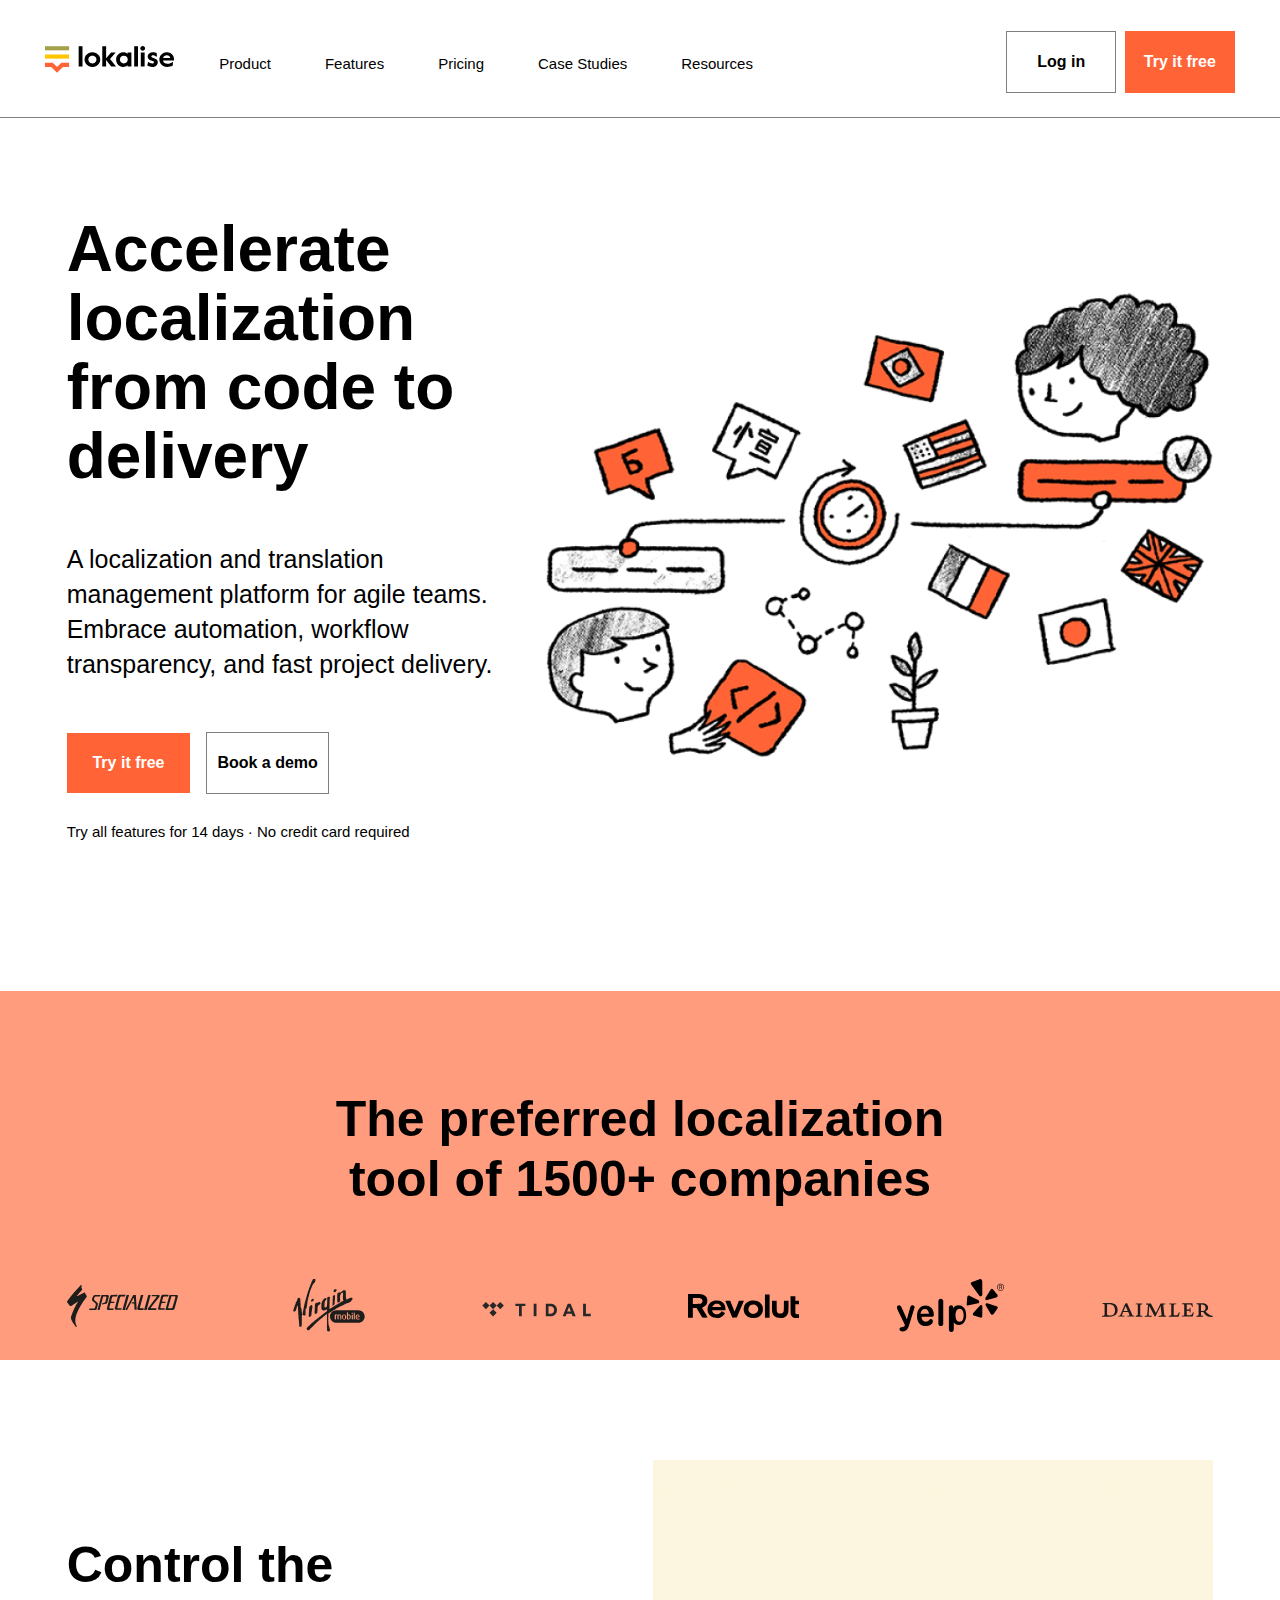
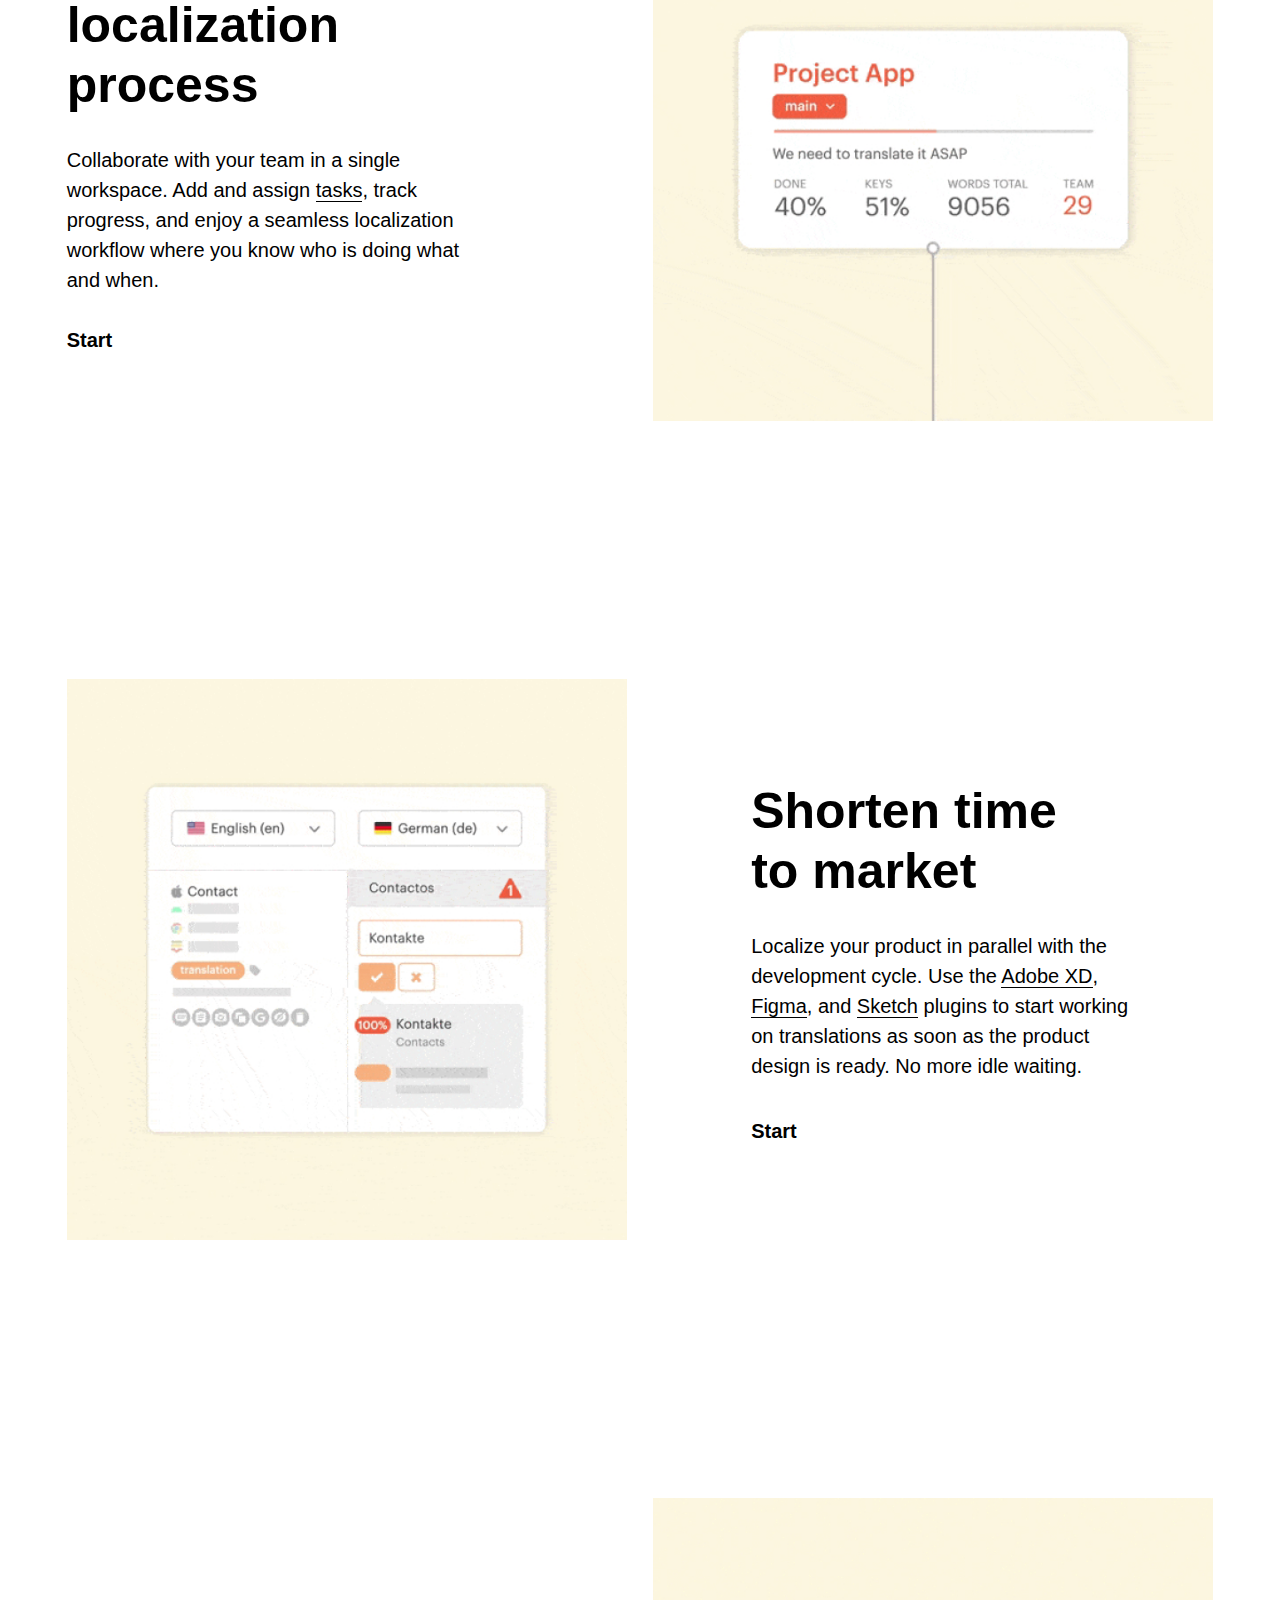
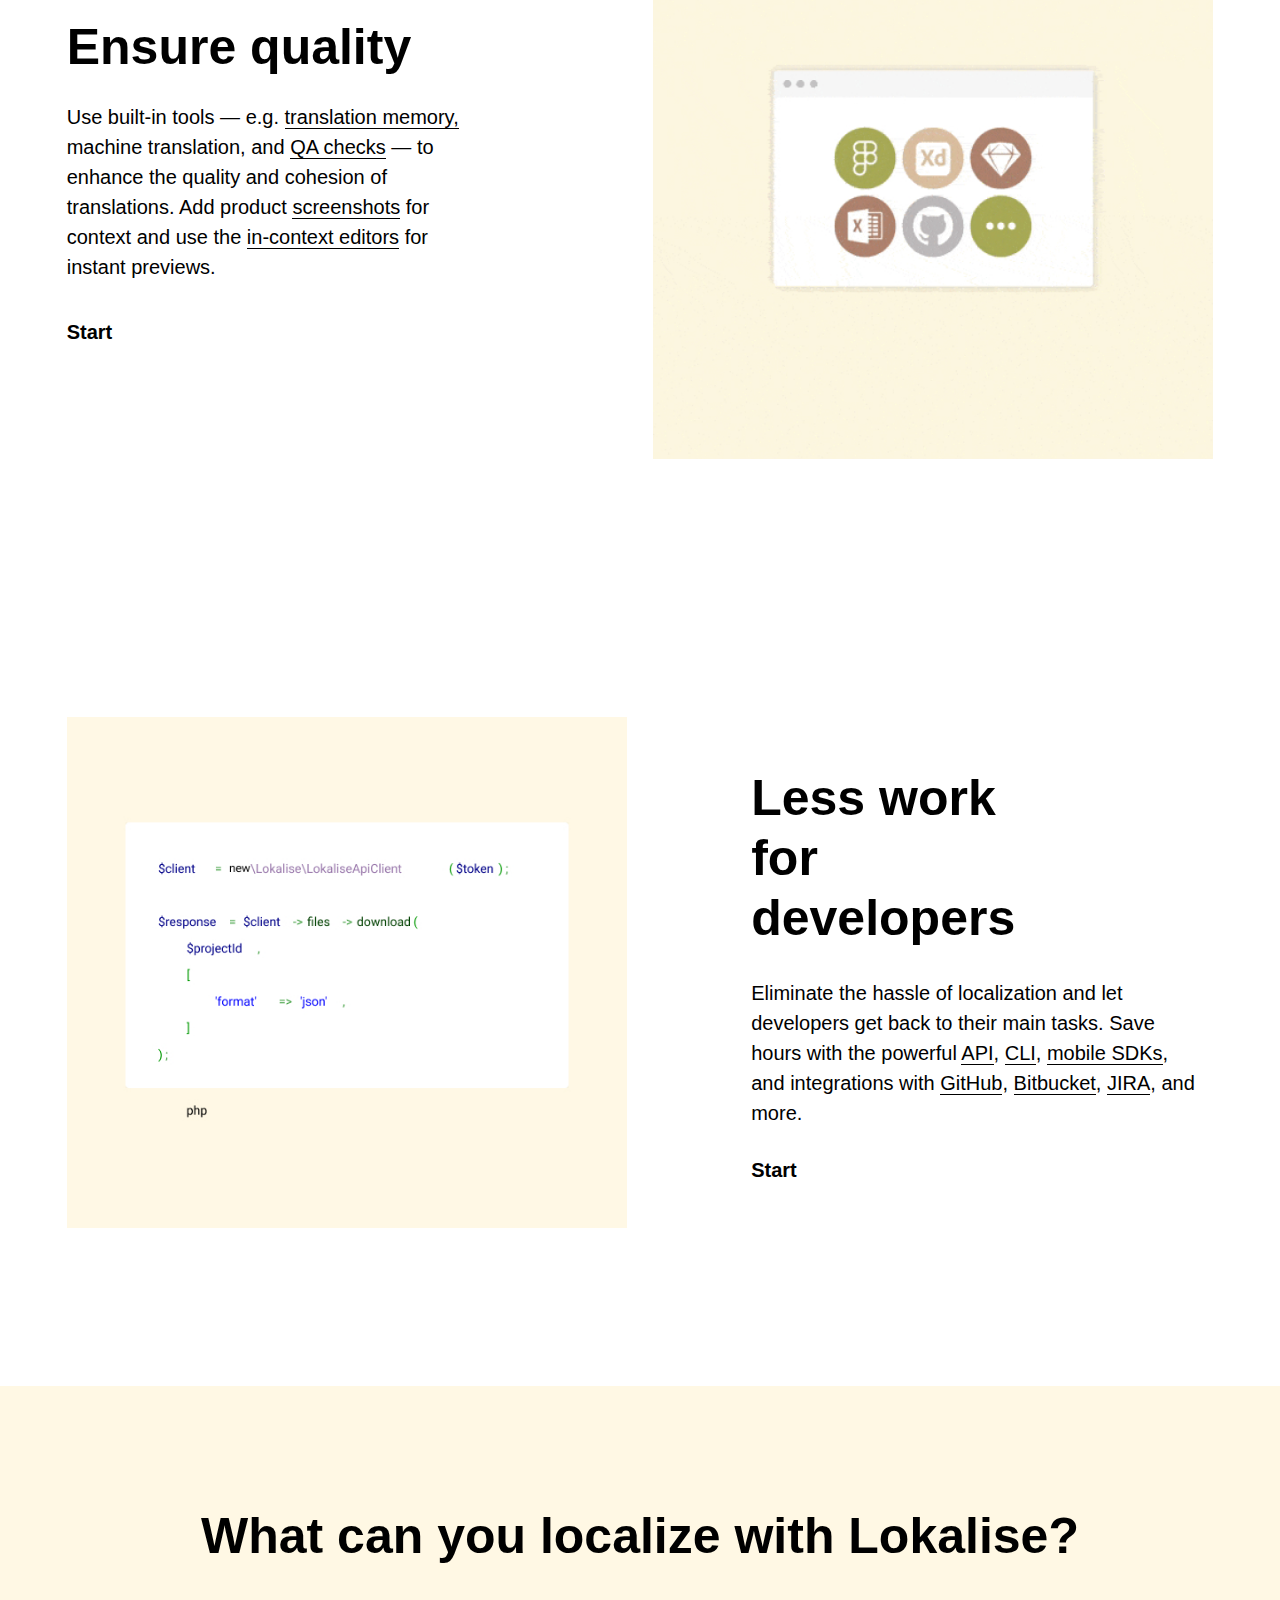
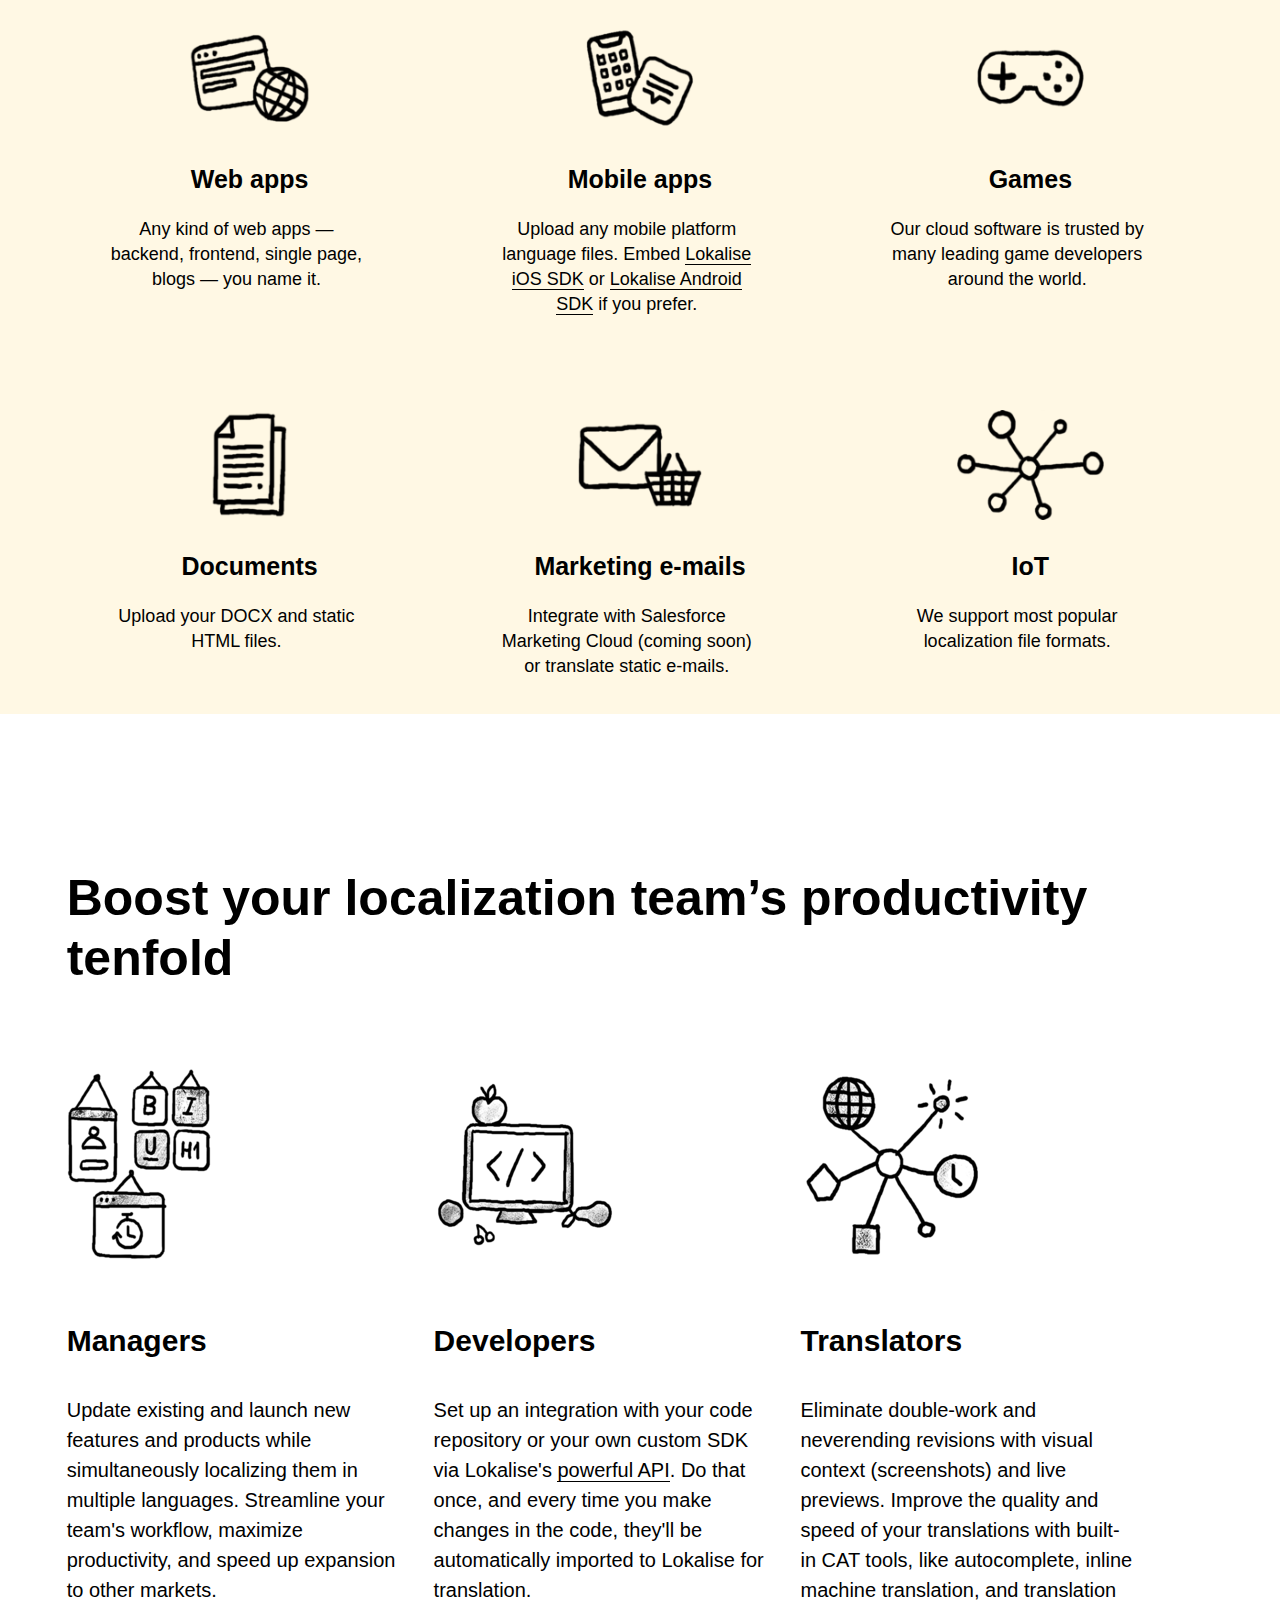
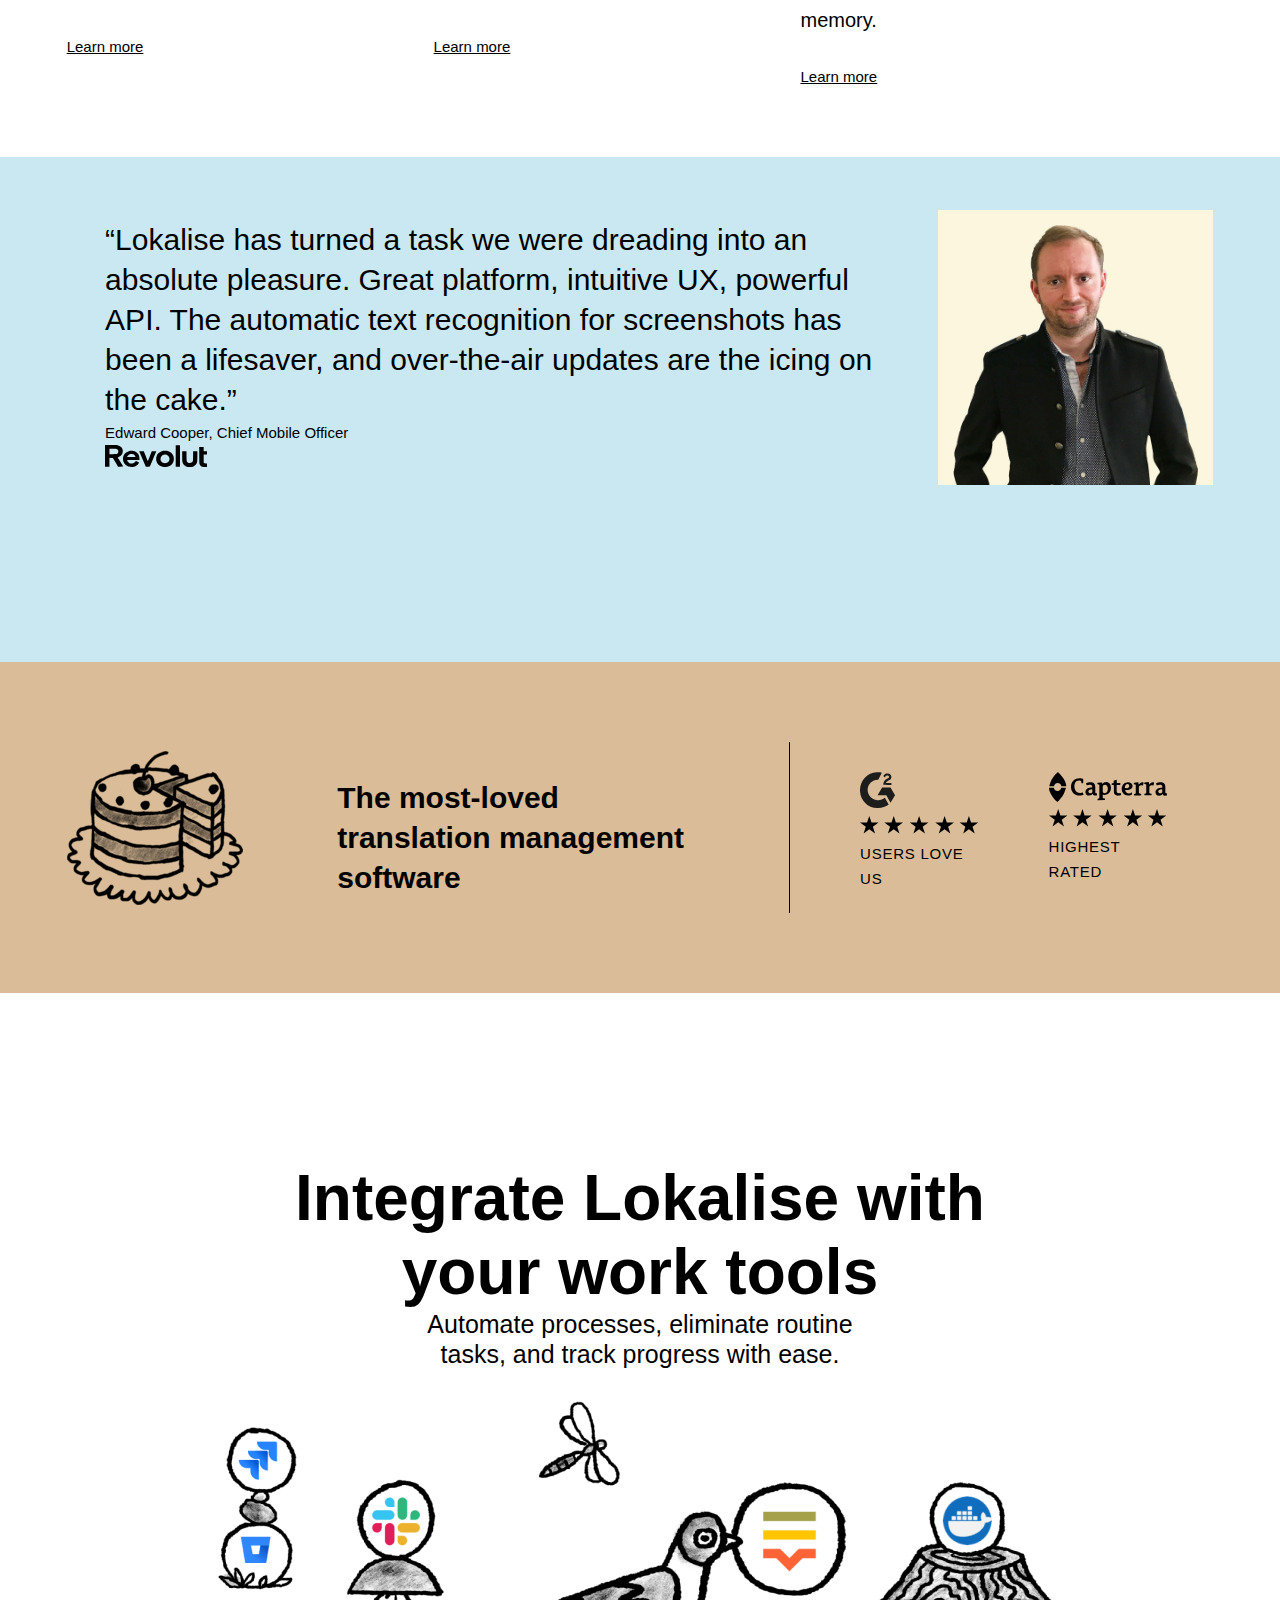
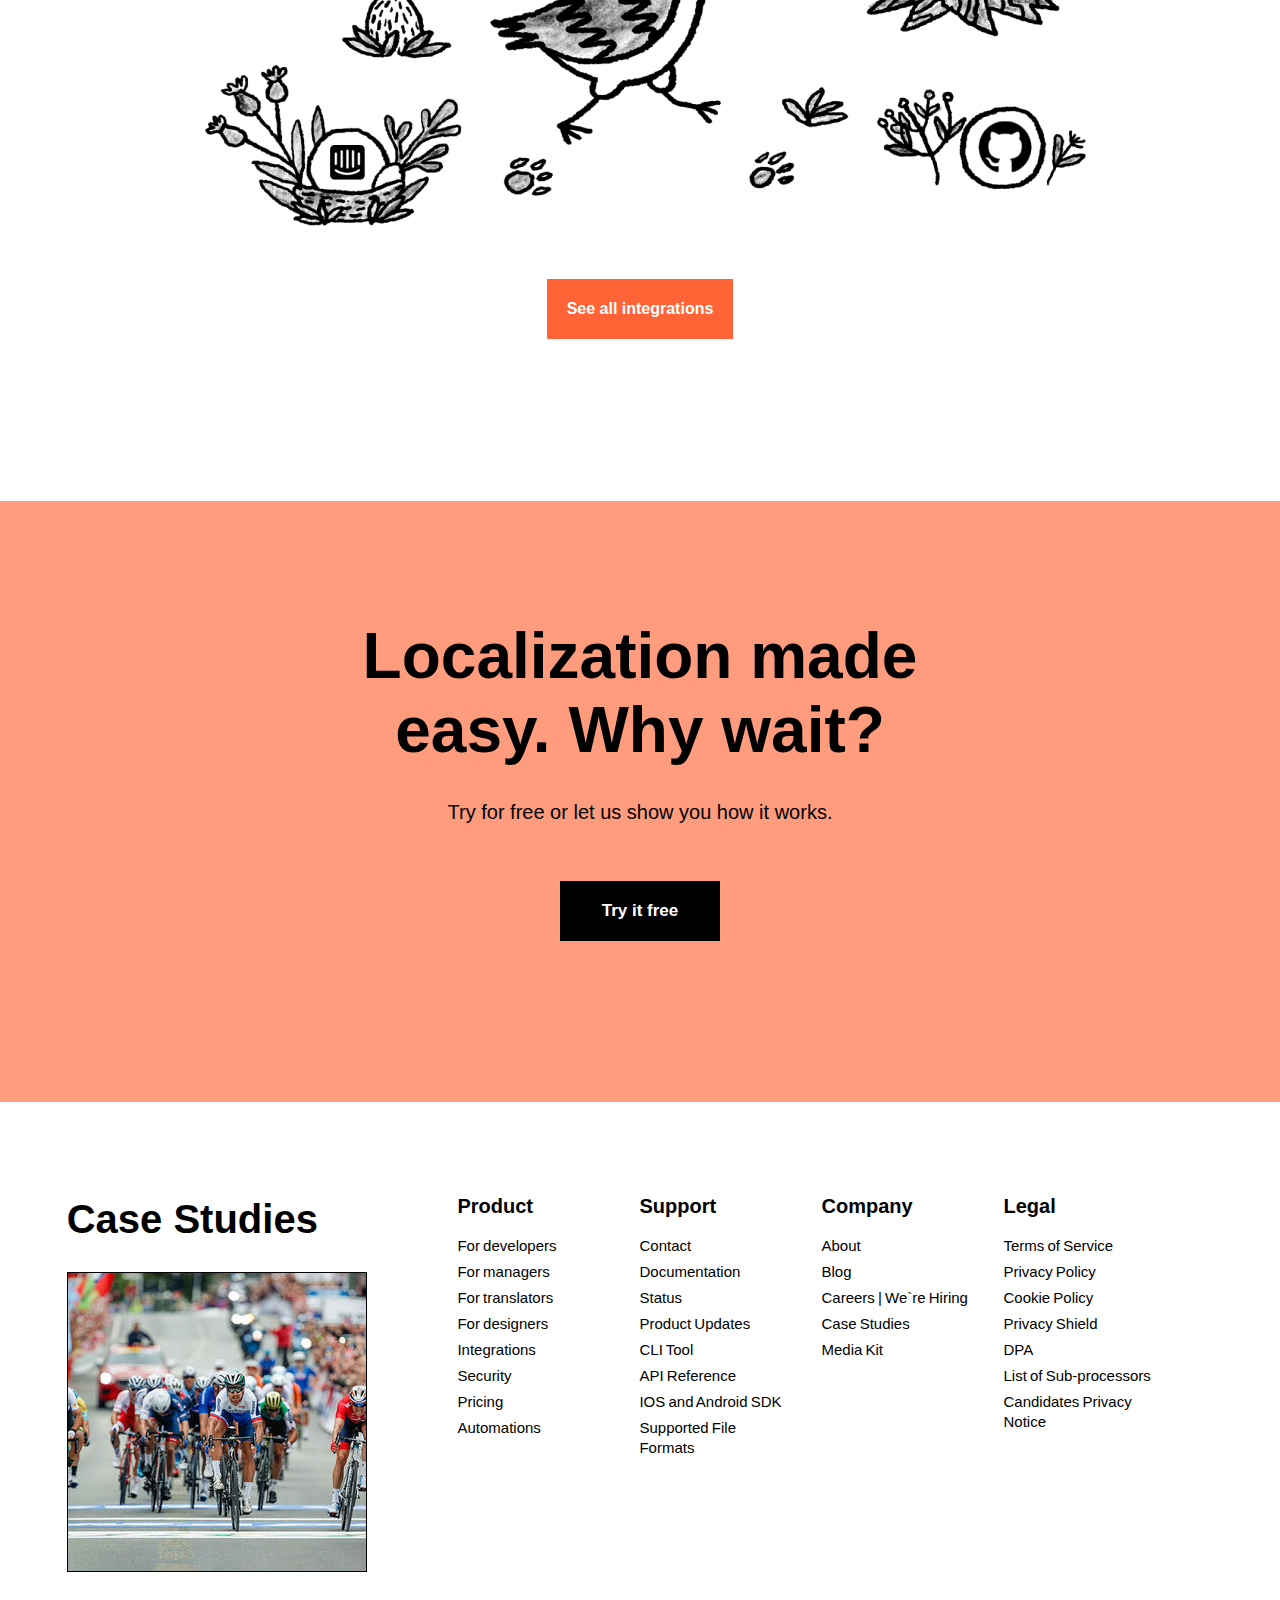
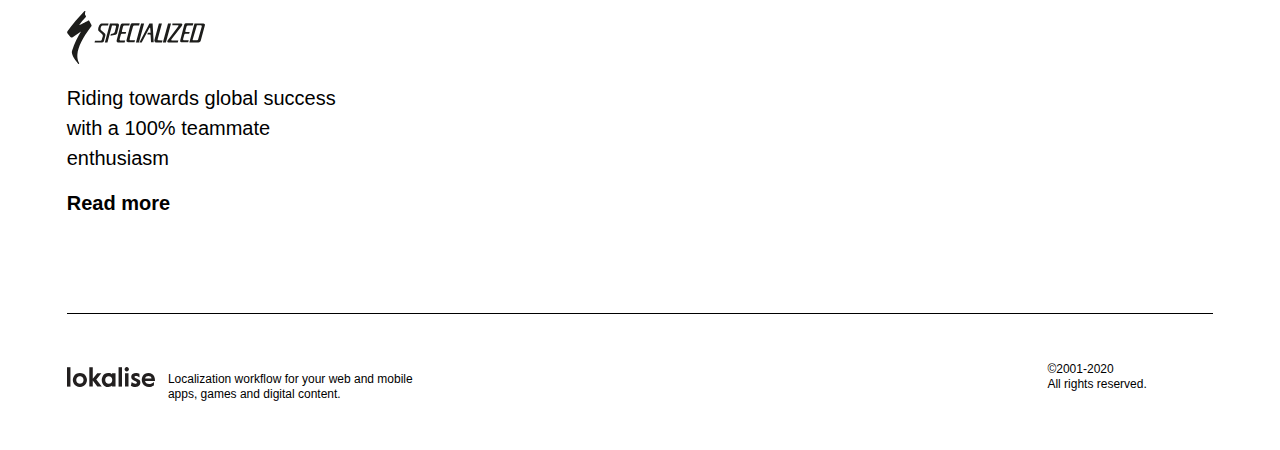
==== commit aefb9ba3: "edited footer adaptivity" ====
--- a/index.html
+++ b/index.html
@@ -386,7 +386,8 @@
 
                         <div class="inner-container-bottom">
                             <div class="logo-box">
-                                <img src="./images/icons/Specialized.svg" alt="Specialized logo">
+                                <a href="#"><img src="./images/icons/Specialized.svg" alt="Specialized logo"></a>
+
                             </div>
                             <p>Riding towards global success with a 100% teammate enthusiasm</p>
                             <a href="#readmore.html">Read more</a>
@@ -453,7 +454,9 @@
             <div class="container">
                 <div class="flex-container">
                     <div class="left-side">
-                        <img src="./images/icons/footer-logo.svg" alt="Lokalise logo">
+                        <a href="#">
+                            <img src="./images/icons/footer-logo.svg" alt="Lokalise logo">
+                        </a>
                         <p>Localization workflow for your web and mobile apps, games and digital content.</p>
                     </div>
                     <div class="right-side">
--- a/css/styles.css
+++ b/css/styles.css
@@ -1338,8 +1338,12 @@
 
 .case-studies a {
   font-weight: 600;
-  font-size: 20px;
+  font-size: clamp(12px, 3vw, 20px);
   line-height: 1.5;
+}
+
+.case-studies a:hover {
+  font-size: clamp(14px, 3vw, 22px);
 }
 
 .map .flex-container {
@@ -1491,7 +1495,24 @@
   margin-right: 5.8%;
 }
 
-@media (min-width: 982px) {
+@media (max-width: 1095.9px) {
+  .left-side {
+    width: 44.8%;
+  }
+}
+
+@media (max-width: 777.9px) {
+  .left-side {
+    width: 56.8%;
+  }
+}
+
+@media (max-width: 614.9px) {
+  .left-side p {
+    display: none;
+  }
+}
+/* @media (min-width: 982px) {
   .left-side {
     width: 31.8%;
     display: flex;
@@ -1551,4 +1572,4 @@
   .right-side {
     margin-right: 1.5%;
   }
-}
+} */
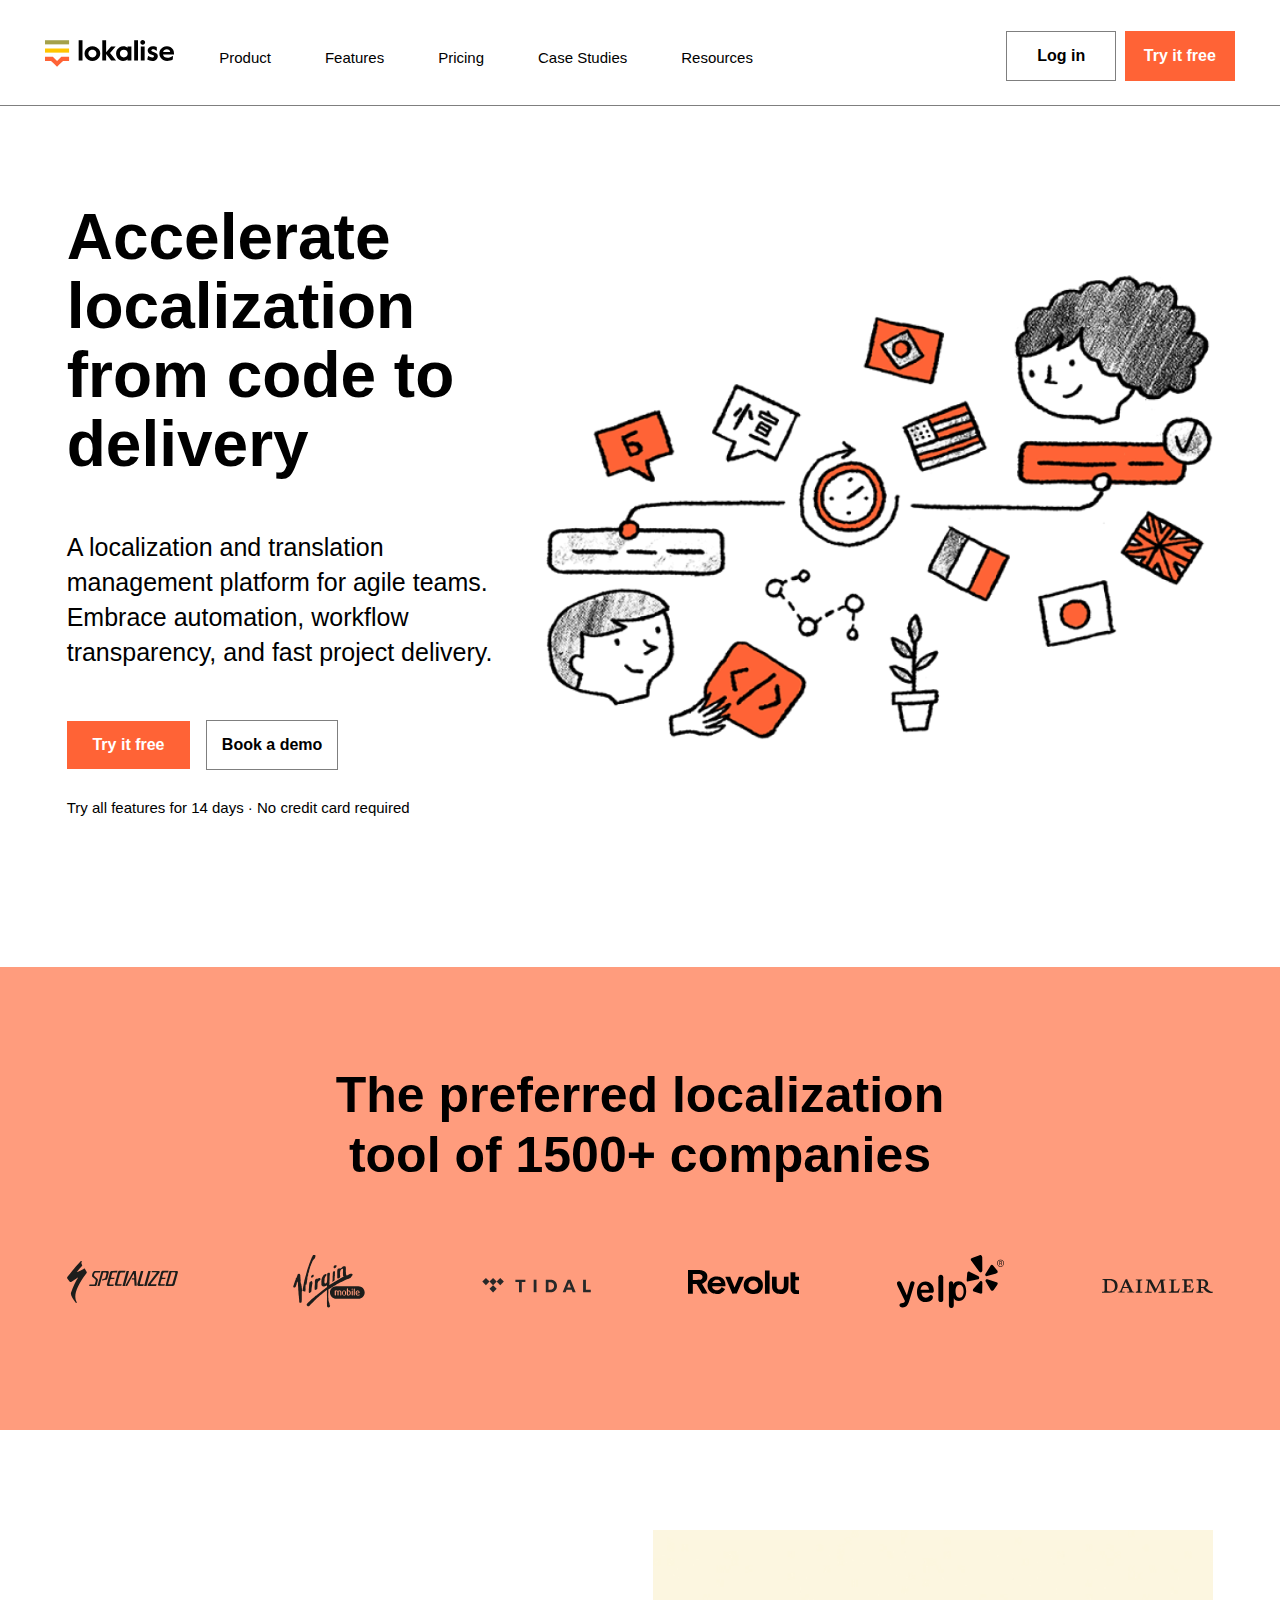
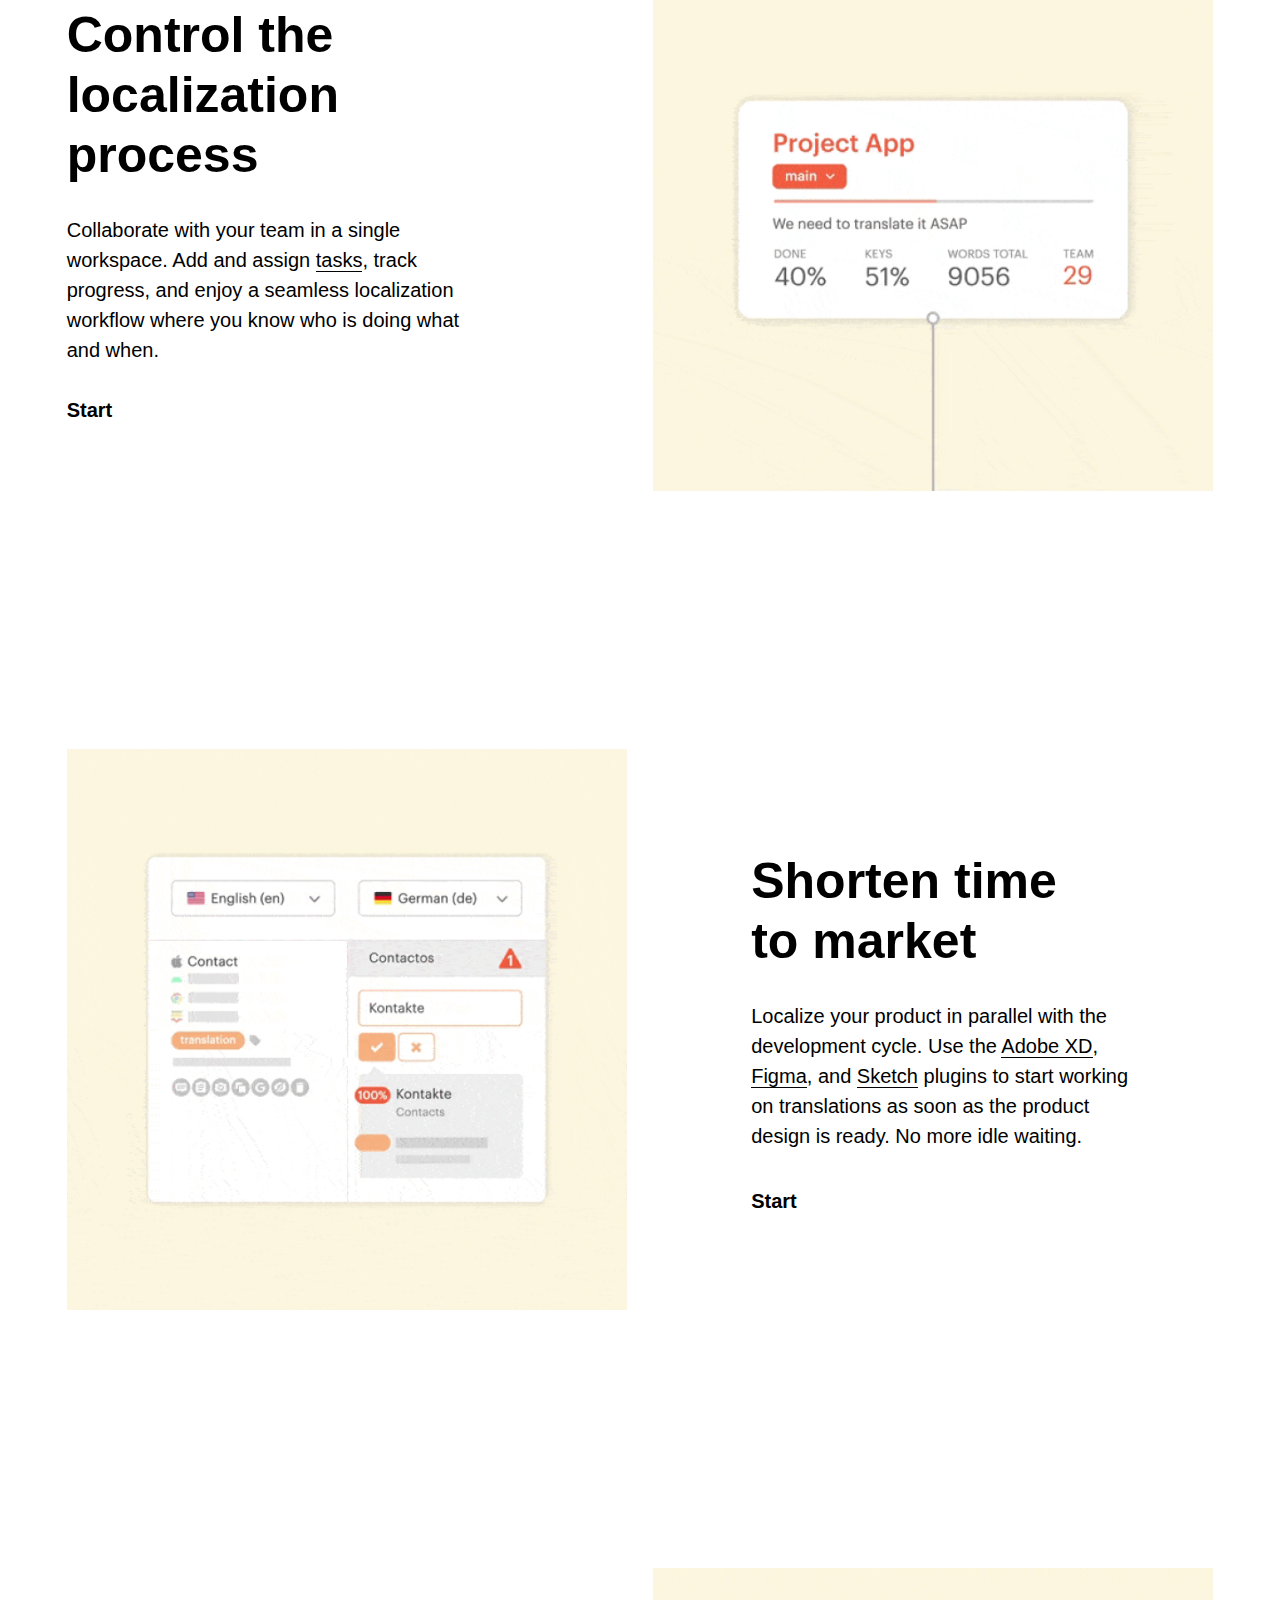
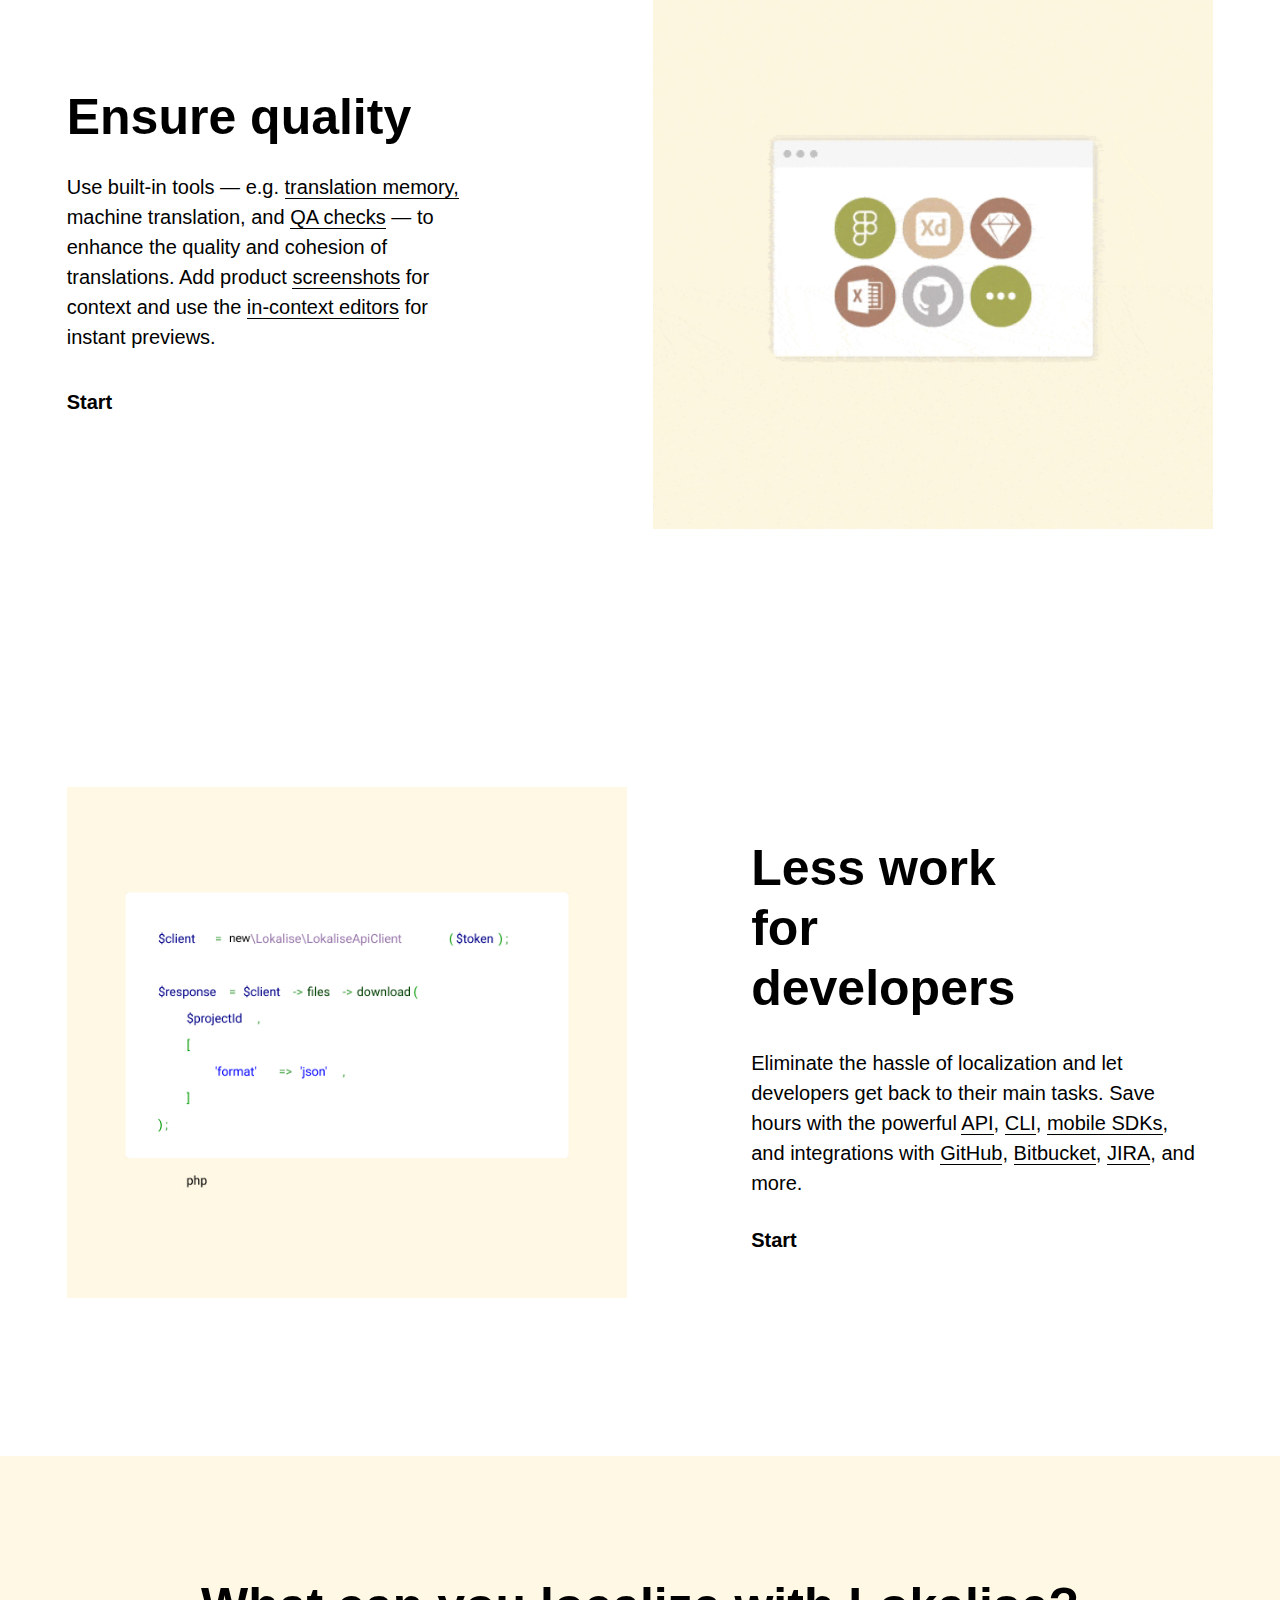
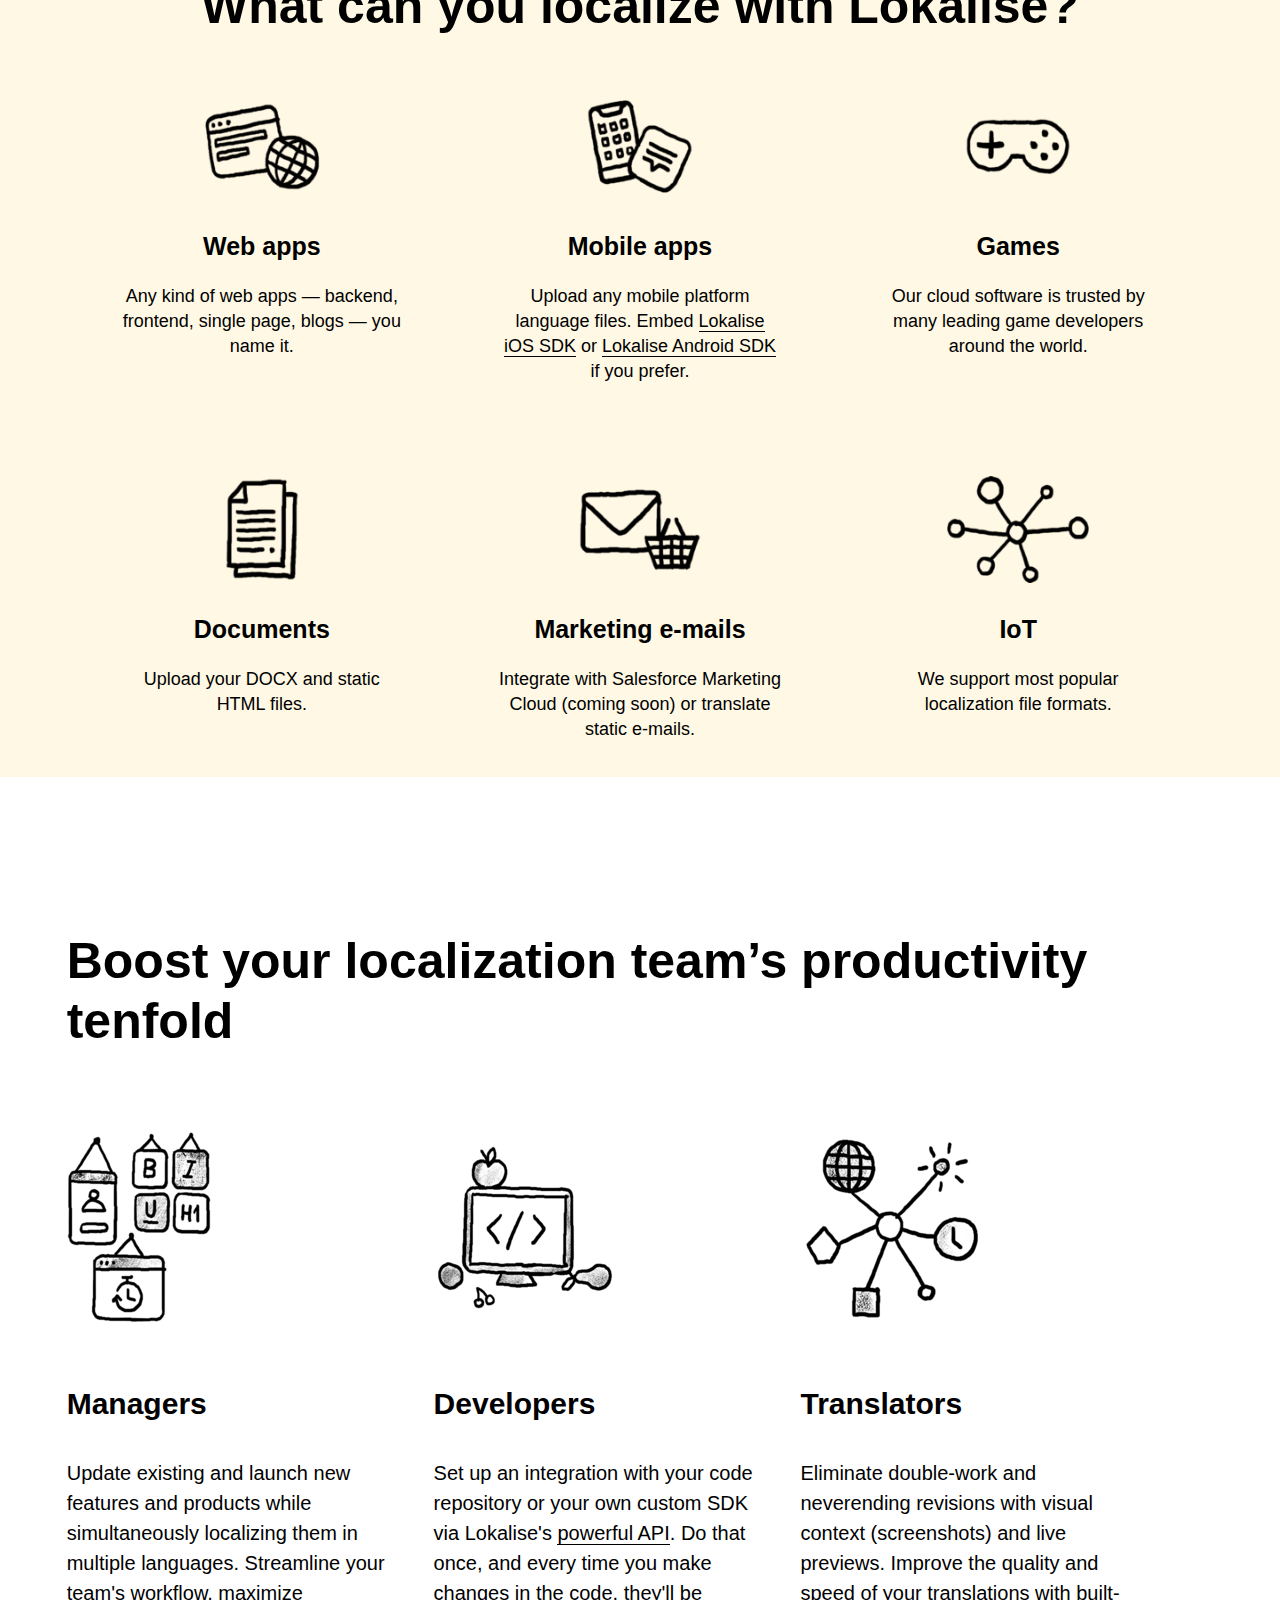
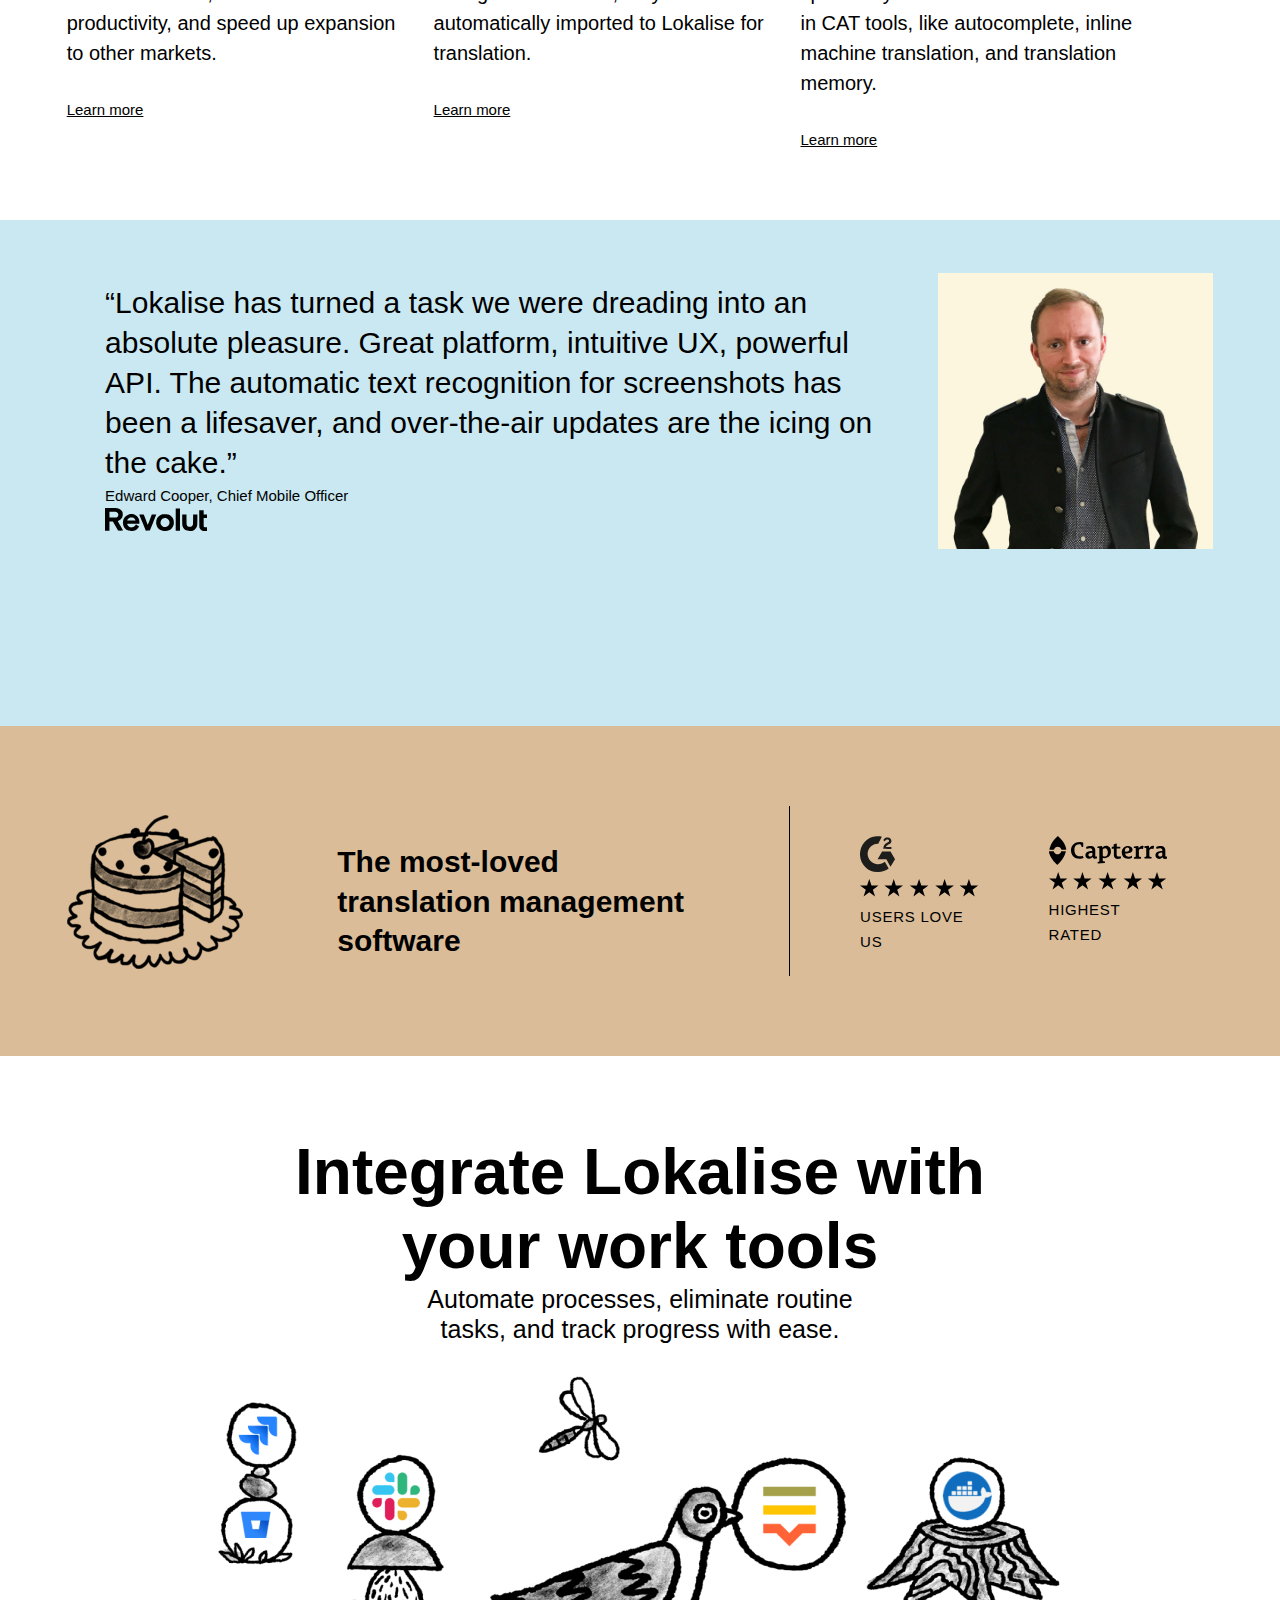
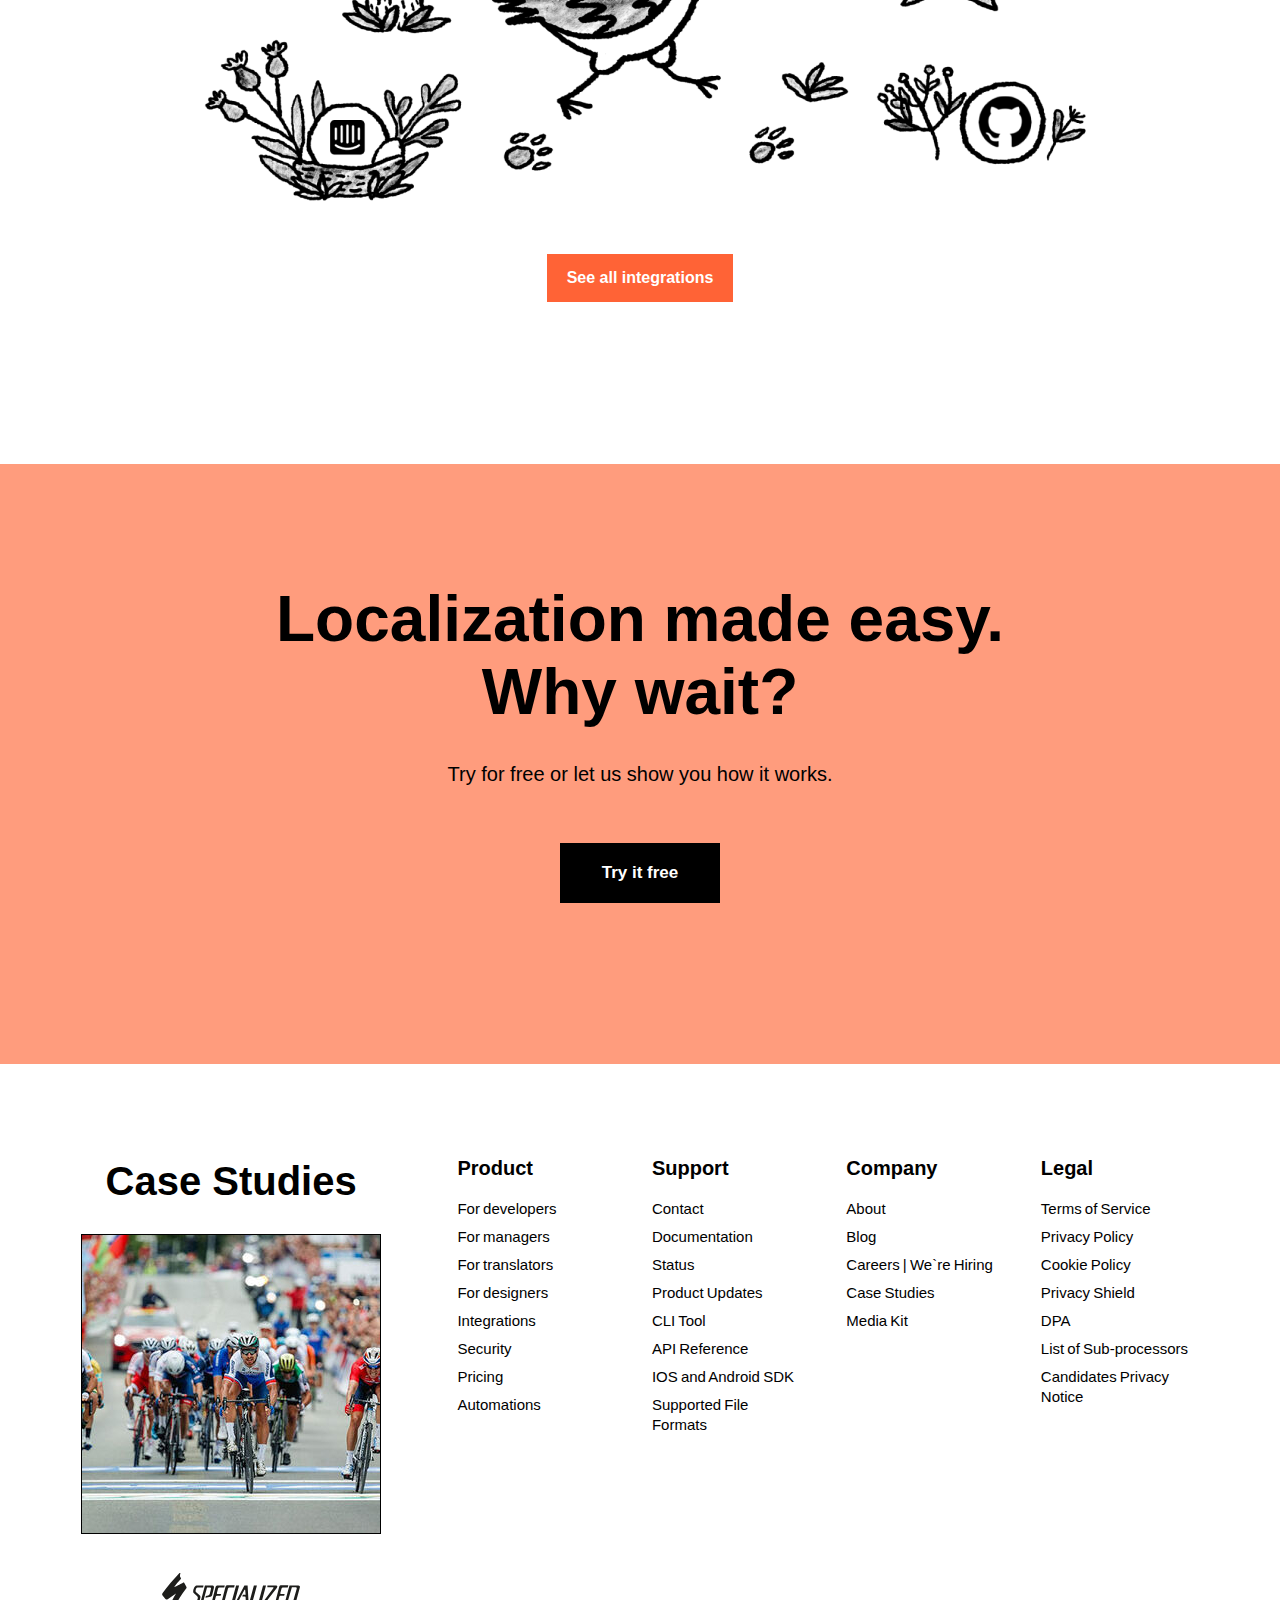
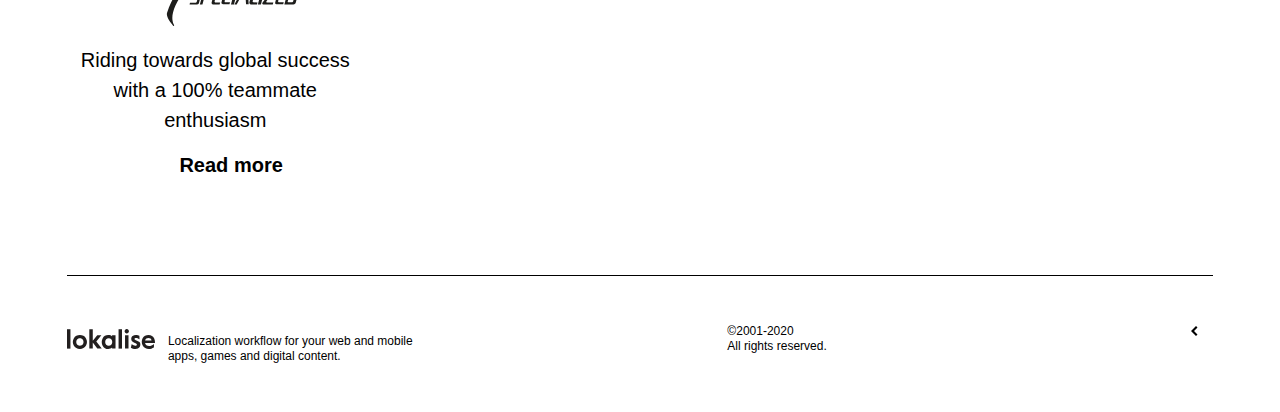
==== commit bc1e9e77: "Fixed HW-13 responsive design" ====
--- a/index.html
+++ b/index.html
@@ -463,6 +463,12 @@
                         <p>©2001-2020</p>
                         <p>All rights reserved.</p>
                     </div>
+                    <div class="toggle-button">
+                        <svg xmlns="http://www.w3.org/2000/svg" width="24" height="24" viewBox="0 0 24 24">
+                            <path fill="currentColor" d="M7 2l-5 5 5 5 1.5-1.5-3.5-3.5 3.5-3.5-1.5-1.5z" />
+                            <path d="M0 0h24v24H0z" fill="none" />
+                        </svg>
+                    </div>
                 </div>
 
             </div>
--- a/css/styles.css
+++ b/css/styles.css
@@ -94,7 +94,7 @@
 
 h1 {
   line-height: 1.08;
-  font-size: clamp(45px, 5vw, 65px);
+  font-size: clamp(35px, 5vw, 65px);
 }
 
 h2 {
@@ -140,7 +140,7 @@
   min-width: 10%;
   /* padding: 13px 18px 11px; */
   font-size: clamp(10px, 5vw, 16px);
-  line-height: 3.75;
+  line-height: 3;
   font-weight: 600;
   order: 1;
   /* margin-left: auto; */
@@ -179,6 +179,9 @@
   cursor: pointer;
 }
 
+.no-scroll {
+  overflow: hidden;
+}
 /* Header */
 .header {
   padding-top: 31px;
@@ -305,7 +308,7 @@
   }
 }
 
-@media (min-width: 850px) {
+@media (min-width: 900px) {
   .menu {
     visibility: visible;
     order: 1;
@@ -314,9 +317,19 @@
   .burger-menu {
     order: 0;
   }
-}
-
-@media (max-width: 849.9px) {
+
+  .menu__item a:hover {
+    color: var(--orange);
+    cursor: pointer;
+  }
+}
+
+@media (max-width: 899.9px) {
+  .menu__item a:hover {
+    color: var(--black);
+    cursor: pointer;
+  }
+
   .btn-wrap {
     width: 55%;
   }
@@ -353,7 +366,7 @@
 
   .burger-menu.active .menu {
     right: 0;
-    top: 51px;
+    top: 0;
     visibility: visible;
   }
 
@@ -374,7 +387,28 @@
   }
 }
 
-@media (max-width: 389.9px) {
+@media (max-width: 480px) {
+  .btn-wrap {
+    position: fixed;
+    left: 0;
+    width: 100%;
+    bottom: 30px;
+    padding: 0 20px;
+  }
+
+  .header .container {
+    justify-content: space-between;
+  }
+
+  .header .inner-container {
+    width: auto;
+  }
+
+  .hide {
+    display: none;
+  }
+}
+/* @media (max-width: 389.9px) {
   .btn-wrap {
     width: 85%;
   }
@@ -385,7 +419,7 @@
   .burger-icon {
     width: 20px;
   }
-}
+} */
 
 /* Sections */
 
@@ -401,6 +435,7 @@
 
 .first-section .button {
   min-width: 25.8%;
+  padding: 0 15px;
 }
 
 .first-section .button:not(:last-child) {
@@ -493,7 +528,7 @@
   justify-content: space-between;
   align-items: center;
   flex-wrap: wrap;
-  /* margin-bottom: 94px; */
+  padding-bottom: 94px;
 }
 
 .partners .partner-logo {
@@ -838,6 +873,7 @@
   max-width: calc(var(--maxWidth) + 10.42%);
   background-color: var(--vanilla);
   text-align: center;
+  padding: 0 20px;
 }
 
 .cards .container h2 {
@@ -849,7 +885,7 @@
   font-size: clamp(12px, 5vw, 18px);
   margin-top: 20px;
   margin-bottom: 35.5px;
-  max-width: 91%;
+  max-width: unset;
   width: auto;
 }
 
@@ -978,18 +1014,53 @@
 }
 
 @media (max-width: 749.9px) {
-  .cards-2 .card-item {
+  /* .cards-2 .card-item {
     display: inline-block;
     margin-bottom: 20px;
     text-align: center;
-  }
+  } */
 
   .cards-2 h2 {
     text-align: center;
+    margin-bottom: 20px;
   }
 
   .cards-2 p {
     max-width: 100%;
+    margin-top: 0;
+    text-align: center;
+  }
+  .cards-2 .managers {
+    margin-top: 25px;
+    margin-bottom: 25px;
+  }
+
+  .cards-2 .trans {
+    margin-top: 25px;
+    margin-bottom: 25px;
+  }
+  .cards-2 .card-item {
+    display: grid;
+    grid-template-columns: auto;
+    grid-template-rows: auto auto;
+    grid-template-areas:
+      "title"
+      "image";
+    gap: 10px;
+    justify-items: center;
+  }
+
+  .cards-2 .card-item .icon-box {
+    grid-area: image;
+  }
+
+  .cards-2 .card-title {
+    grid-area: title;
+  }
+
+  .cards-2 .devs {
+    margin-top: 25px;
+    margin-bottom: 25px;
   }
 }
 
@@ -1216,9 +1287,9 @@
   width: 100%;
   margin-left: auto;
   margin-right: auto;
-  padding-top: 169px;
+  padding-top: 80px;
   line-height: 1.15;
-  font-size: clamp(45px, 5vw, 65px);
+  font-size: clamp(32px, 5vw, 65px);
 }
 
 .integrate .integrate-info p {
@@ -1243,7 +1314,7 @@
 
 @media (max-width: 815px) {
   .integrate .integrate-info h2 {
-    max-width: 80.32%;
+    max-width: unset;
     padding-bottom: 25px;
   }
 
@@ -1270,12 +1341,10 @@
 }
 
 .try-it .try-info h2 {
-  max-width: 54.4%;
+  max-width: 57.4%;
   line-height: 1.15;
   font-size: clamp(35px, 5vw, 65px);
   width: 100%;
-  margin-left: auto;
-  margin-right: auto;
   padding-top: 119px;
   padding-bottom: 29px;
 }
@@ -1305,11 +1374,24 @@
   background-color: var(--hover-black);
 }
 
+@media (max-width: 559.9px) {
+  .try-it .try-info h2 {
+    max-width: unset;
+  }
+}
+
+@media (min-width: 560px) {
+  .try-it .try-info h2 {
+    margin-left: auto;
+    margin-right: auto;
+  }
+}
+
 /* Thirteenth sectin: Map */
 .map li {
   line-height: 1;
-  padding-top: 3px;
-  padding-bottom: 3px;
+  padding-top: 4px;
+  padding-bottom: 4px;
 }
 
 .map .container {
@@ -1319,6 +1401,7 @@
 .case-studies {
   max-width: 28.68%;
   margin-bottom: 95px;
+  text-align: center;
 }
 
 .case-studies .img-box {
@@ -1344,12 +1427,6 @@
 
 .case-studies a:hover {
   font-size: clamp(14px, 3vw, 22px);
-}
-
-.map .flex-container {
-  display: flex;
-  flex-wrap: wrap;
-  column-gap: 5.4%;
 }
 
 .map-column ul {
@@ -1369,31 +1446,52 @@
   word-spacing: -1px;
 }
 
-.map-container {
-  width: 65.9%;
-  height: 41.9%;
-  display: flex;
-  flex-wrap: wrap;
-  column-gap: 4%;
-}
+/*    */
 
 .map-container .map-column {
   width: 20.09%;
 }
 
-@media (max-width: 1249.9px) {
+@media (min-width: 1250px) {
   .map-container .map-column {
     width: 31%;
     margin-bottom: 40px;
   }
 
   .map-container {
+    width: 64%;
+    display: flex;
+    flex-wrap: nowrap;
+    justify-content: space-around;
+    column-gap: 6%;
+  }
+
+  .map .flex-container {
+    display: flex;
+    flex-wrap: wrap;
+    column-gap: 5.4%;
+  }
+}
+
+@media (min-width: 820px) and (max-width: 1249.9px) {
+  .map-container .map-column {
+    width: 31%;
+    margin-bottom: 40px;
+  }
+
+  .map-container {
     width: 65%;
     display: flex;
     flex-wrap: wrap;
     justify-content: space-around;
     column-gap: 6%;
   }
+
+  .map .flex-container {
+    display: flex;
+    flex-wrap: wrap;
+    column-gap: 5.4%;
+  }
 }
 
 /* @media (max-width: 710px) {
@@ -1403,25 +1501,29 @@
   }
 } */
 
-@media (max-width: 819.9px) {
+/* @media (max-width: 819.9px) { */
+/* .map .container {
+    max-width: 100%;
+    text-align: center;
+  }
+
   .map .flex-container {
     display: flex;
     flex-wrap: wrap;
     flex-direction: column;
-  }
-
-  .map .case-studies {
+  } */
+
+/* .map-container .map-column {
+    width: 31%;
+    margin-bottom: 40px;
+  } */
+
+/* .map .case-studies {
     max-width: 100%;
-    display: flex;
-    flex-wrap: wrap;
-    flex-direction: row;
-    align-items: center;
-    justify-content: space-around;
-    margin-bottom: 20px;
-  }
-
-  .inner-container-top {
-    width: 30%;
+  } */
+
+/* .inner-container-top {
+    width: 100%;
   }
 
   .inner-container-bottom {
@@ -1430,12 +1532,32 @@
 
   .map-container {
     width: 100%;
-    column-gap: 0;
   }
 
   .map-container .map-column {
     width: 25%;
     margin-bottom: 20px;
+  }*/
+/* } */
+
+@media (min-width: 700px) and (max-width: 819.9px) {
+  .map-container .map-column {
+    width: 31%;
+    margin-bottom: 40px;
+  }
+
+  .map .flex-container {
+    display: flex;
+    flex-wrap: wrap;
+    column-gap: 5.4%;
+  }
+
+  .map-container {
+    width: 65%;
+    display: flex;
+    flex-wrap: wrap;
+    justify-content: space-around;
+    column-gap: 6%;
   }
 }
 
@@ -1445,19 +1567,37 @@
     gap: 7%;
   }
 
-  .inner-container-bottom {
-    width: 35%;
-  }
-
   .map-container .map-column {
-    width: 33%;
-    margin-bottom: 20px;
+    width: 100%;
+    margin-bottom: 50px;
   }
 
   .map-container {
     width: 100%;
-    column-gap: 2%;
-    justify-content: space-evenly;
+    text-align: center;
+  }
+
+  .map-column h6 {
+    margin-bottom: 3.2%;
+  }
+
+  .map .case-studies {
+    max-width: 100%;
+  }
+
+  .inner-container-top {
+    width: 100%;
+  }
+  .inner-container-bottom {
+    width: 100%;
+  }
+
+  .map-container {
+    width: 100%;
+  }
+
+  .case-studies p {
+    max-width: unset;
   }
 }
 
@@ -1465,7 +1605,7 @@
 .footer .flex-container {
   margin-top: 48px;
   margin-bottom: 48px;
-  display: flex;
+
   justify-content: space-between;
 }
 
@@ -1475,24 +1615,35 @@
   font-size: 12px;
 }
 
-.left-side {
-  width: 31.8%;
-  display: flex;
-  gap: 3.4%;
-}
-
 .left-side img {
   margin-top: 5px;
   margin-bottom: 4px;
 }
 
 .left-side p {
-  width: 73.2%;
   margin-top: 10px;
 }
 
 .right-side {
   margin-right: 5.8%;
+}
+
+.toggle-button {
+  display: hide;
+}
+@media (min-width: 700px) {
+  .footer .flex-container {
+    display: flex;
+  }
+
+  .left-side {
+    width: 31.8%;
+    display: flex;
+    gap: 3.4%;
+  }
+  .left-side p {
+    width: 73.2%;
+  }
 }
 
 @media (max-width: 1095.9px) {
@@ -1507,69 +1658,47 @@
   }
 }
 
-@media (max-width: 614.9px) {
+@media (max-width: 699.9px) {
+  .footer .flex-container {
+    text-align: center;
+  }
+  .left-side {
+    width: 100%;
+  }
   .left-side p {
-    display: none;
-  }
-}
-/* @media (min-width: 982px) {
-  .left-side {
-    width: 31.8%;
-    display: flex;
-    gap: 3.4%;
-  }
-
-  .left-side p {
-    width: 73.2%;
-    margin-top: 10px;
+    margin-bottom: 20px;
   }
 
   .right-side {
-    margin-right: 5.8%;
-  }
-}
-
-@media (min-width: 552px) {
-  .left-side {
-    width: 57%;
-  }
-
-  .left-side p {
-    margin-top: 0;
-  }
-
-  .right-side {
-    margin-right: 3.5%;
-  }
-}
-
-@media (min-width: 752px) {
-  .left-side {
-    width: 40.8%;
-    display: flex;
-    gap: 3.4%;
-  }
-
-  .left-side p {
-    width: 73.2%;
-    margin-top: 10px;
-  }
-
-  .right-side {
-    margin-right: 5.8%;
-  }
-}
-
-@media (max-width: 551.9px) {
-  .left-side {
-    width: 75%;
-  }
-
-  .left-side p {
-    margin-top: 0;
-  }
-
-  .right-side {
-    margin-right: 1.5%;
-  }
-} */
+    margin-right: 0;
+  }
+}
+
+@media (max-width: 480px) {
+  .toggle-button {
+    position: absolute;
+    left: 60%;
+    transform: translateY(-420%) rotate(180deg);
+    width: 30px;
+    height: auto;
+    background-color: #fff;
+    display: flex;
+    justify-content: center;
+    cursor: pointer;
+  }
+
+  .toggle-button svg {
+    width: 30px;
+    height: 30px;
+  }
+
+  .toggle-button svg {
+    transition: transform 0.3s ease;
+    transform-origin: center;
+  }
+
+  .toggle-button.active svg {
+    transform: rotate(90deg);
+    left: 0;
+  }
+}
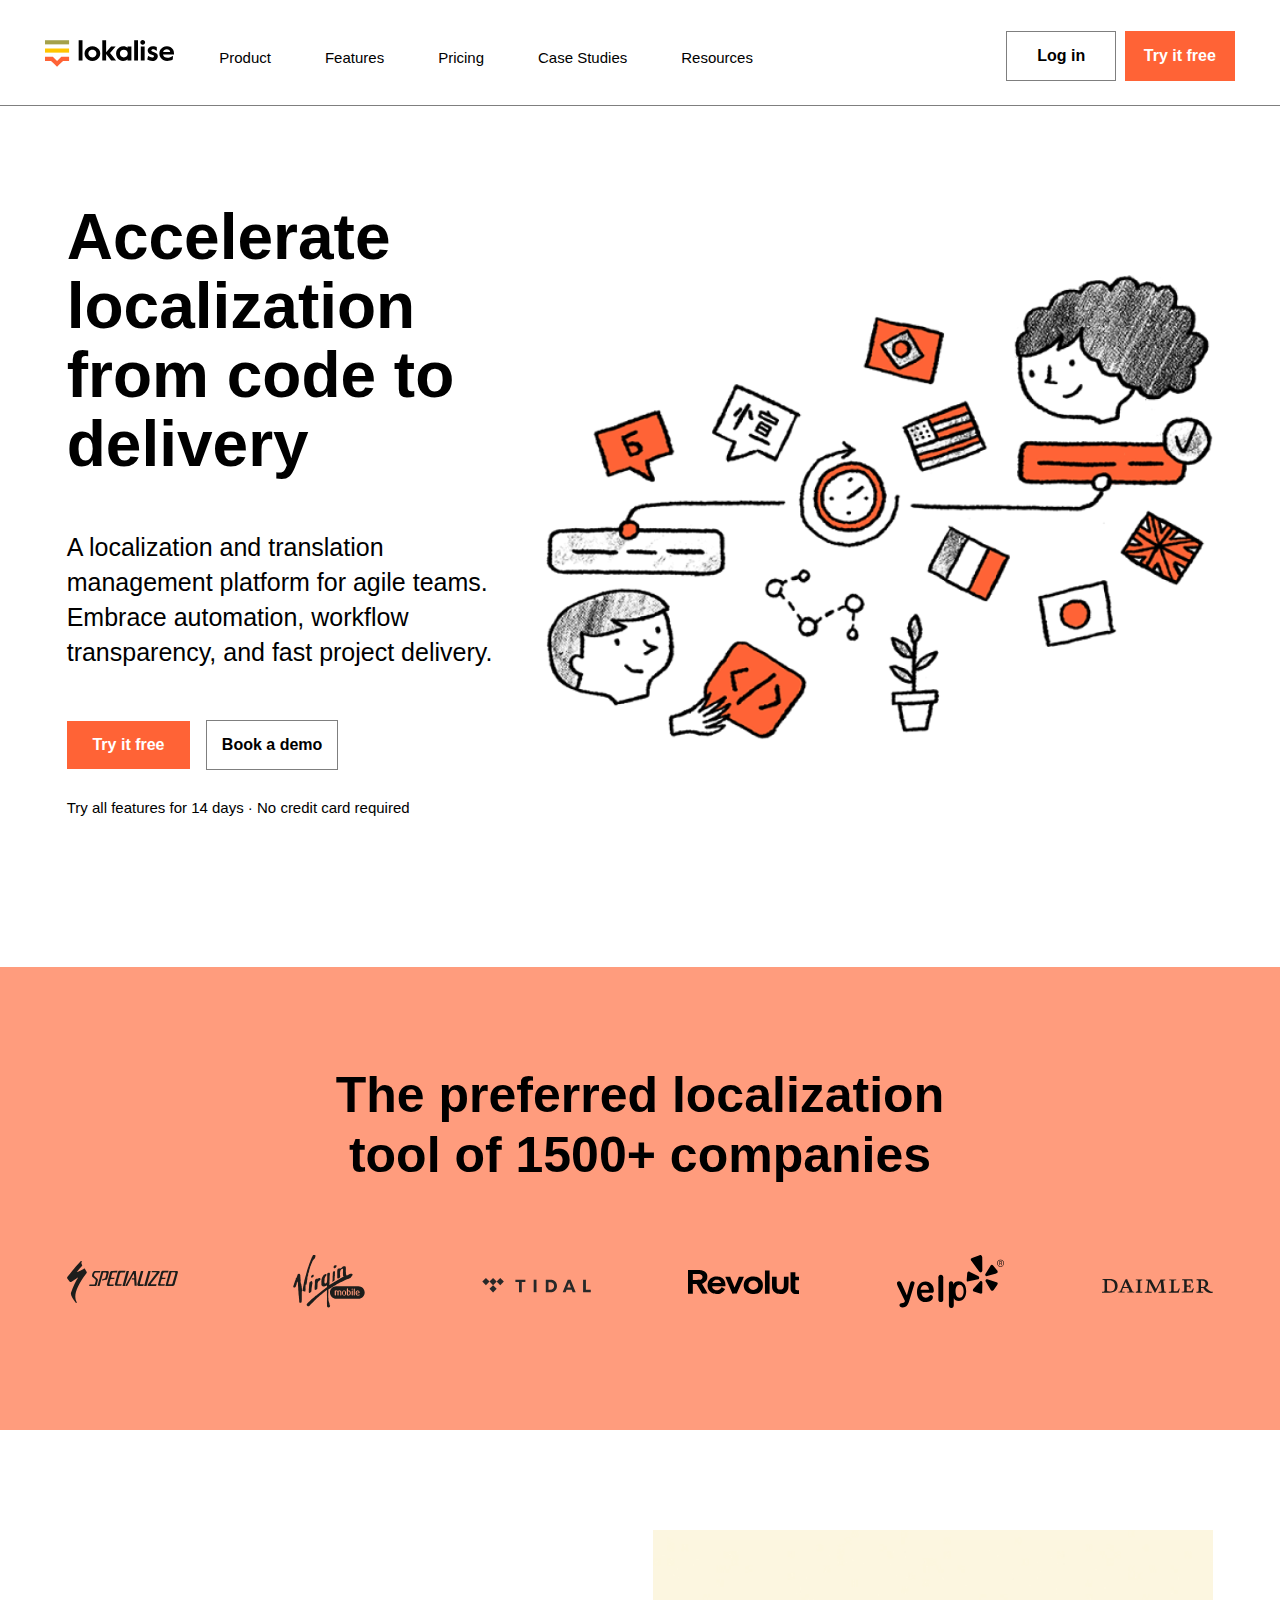
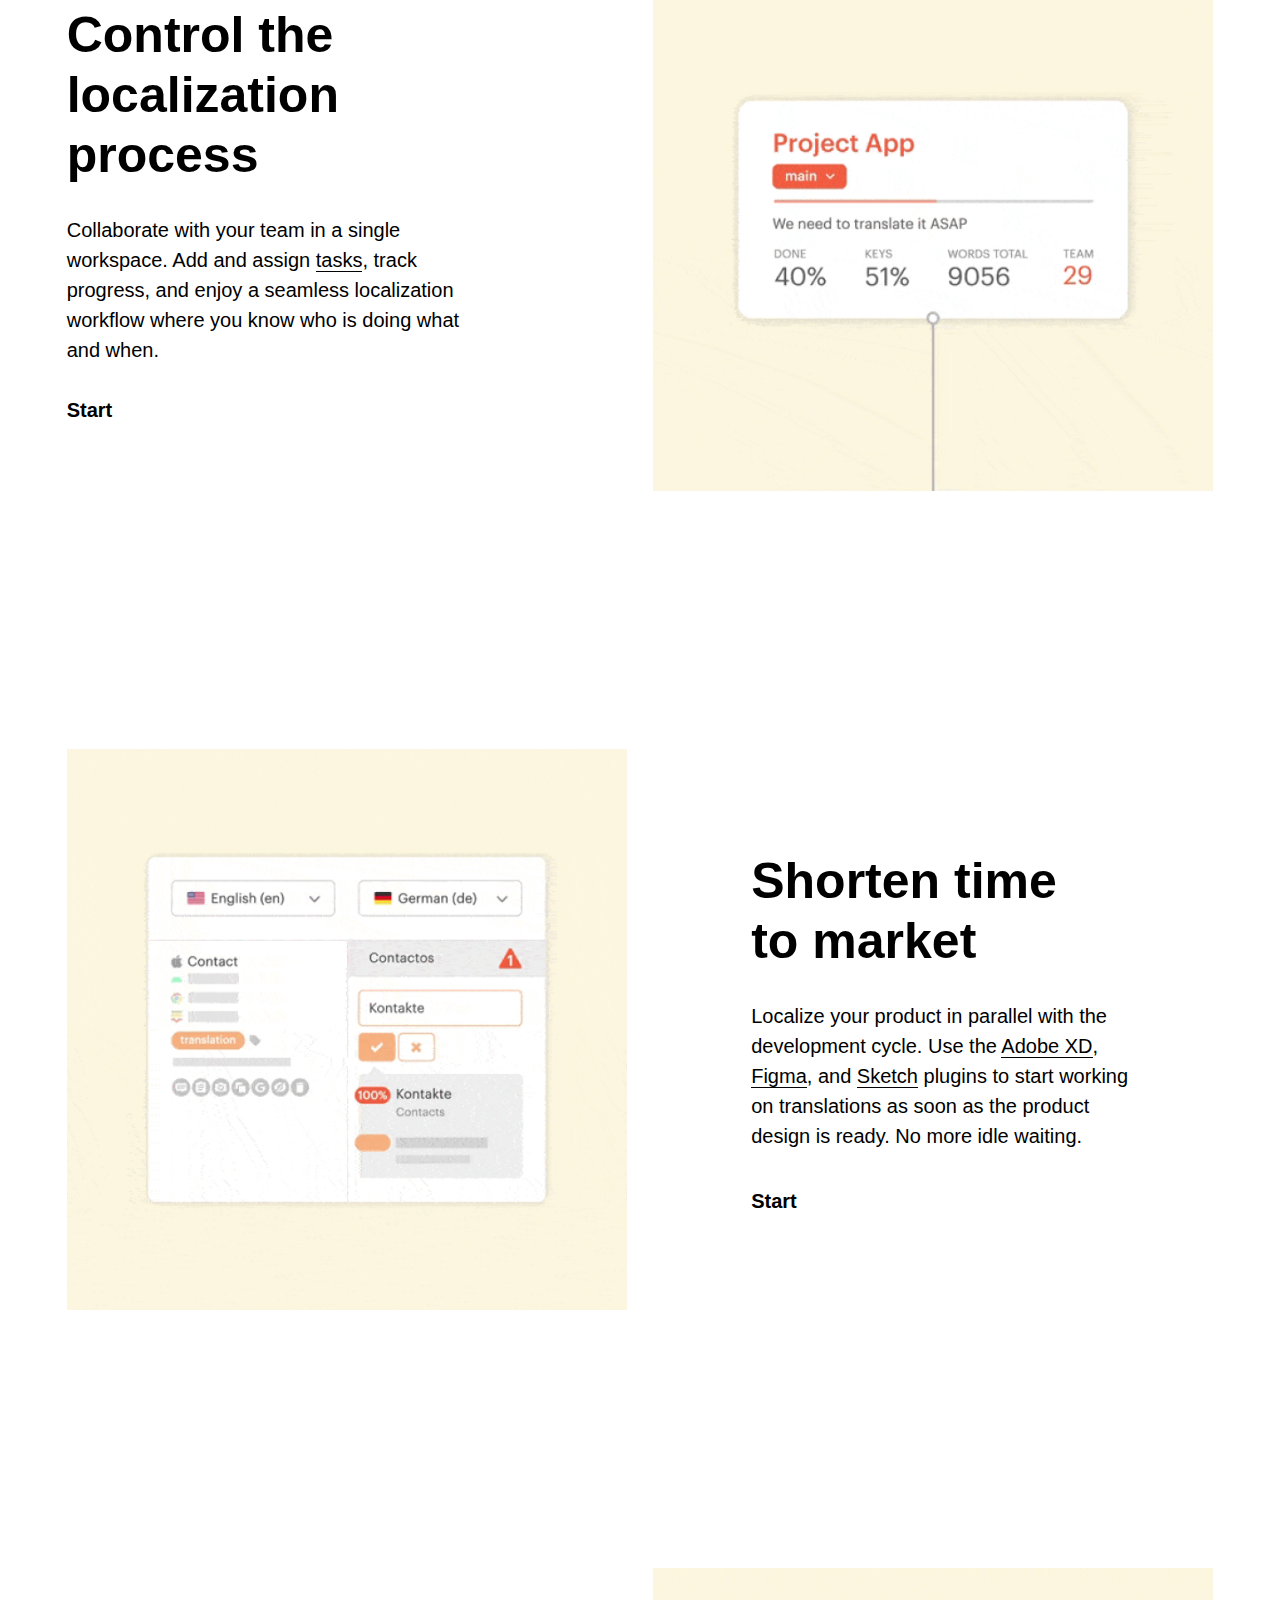
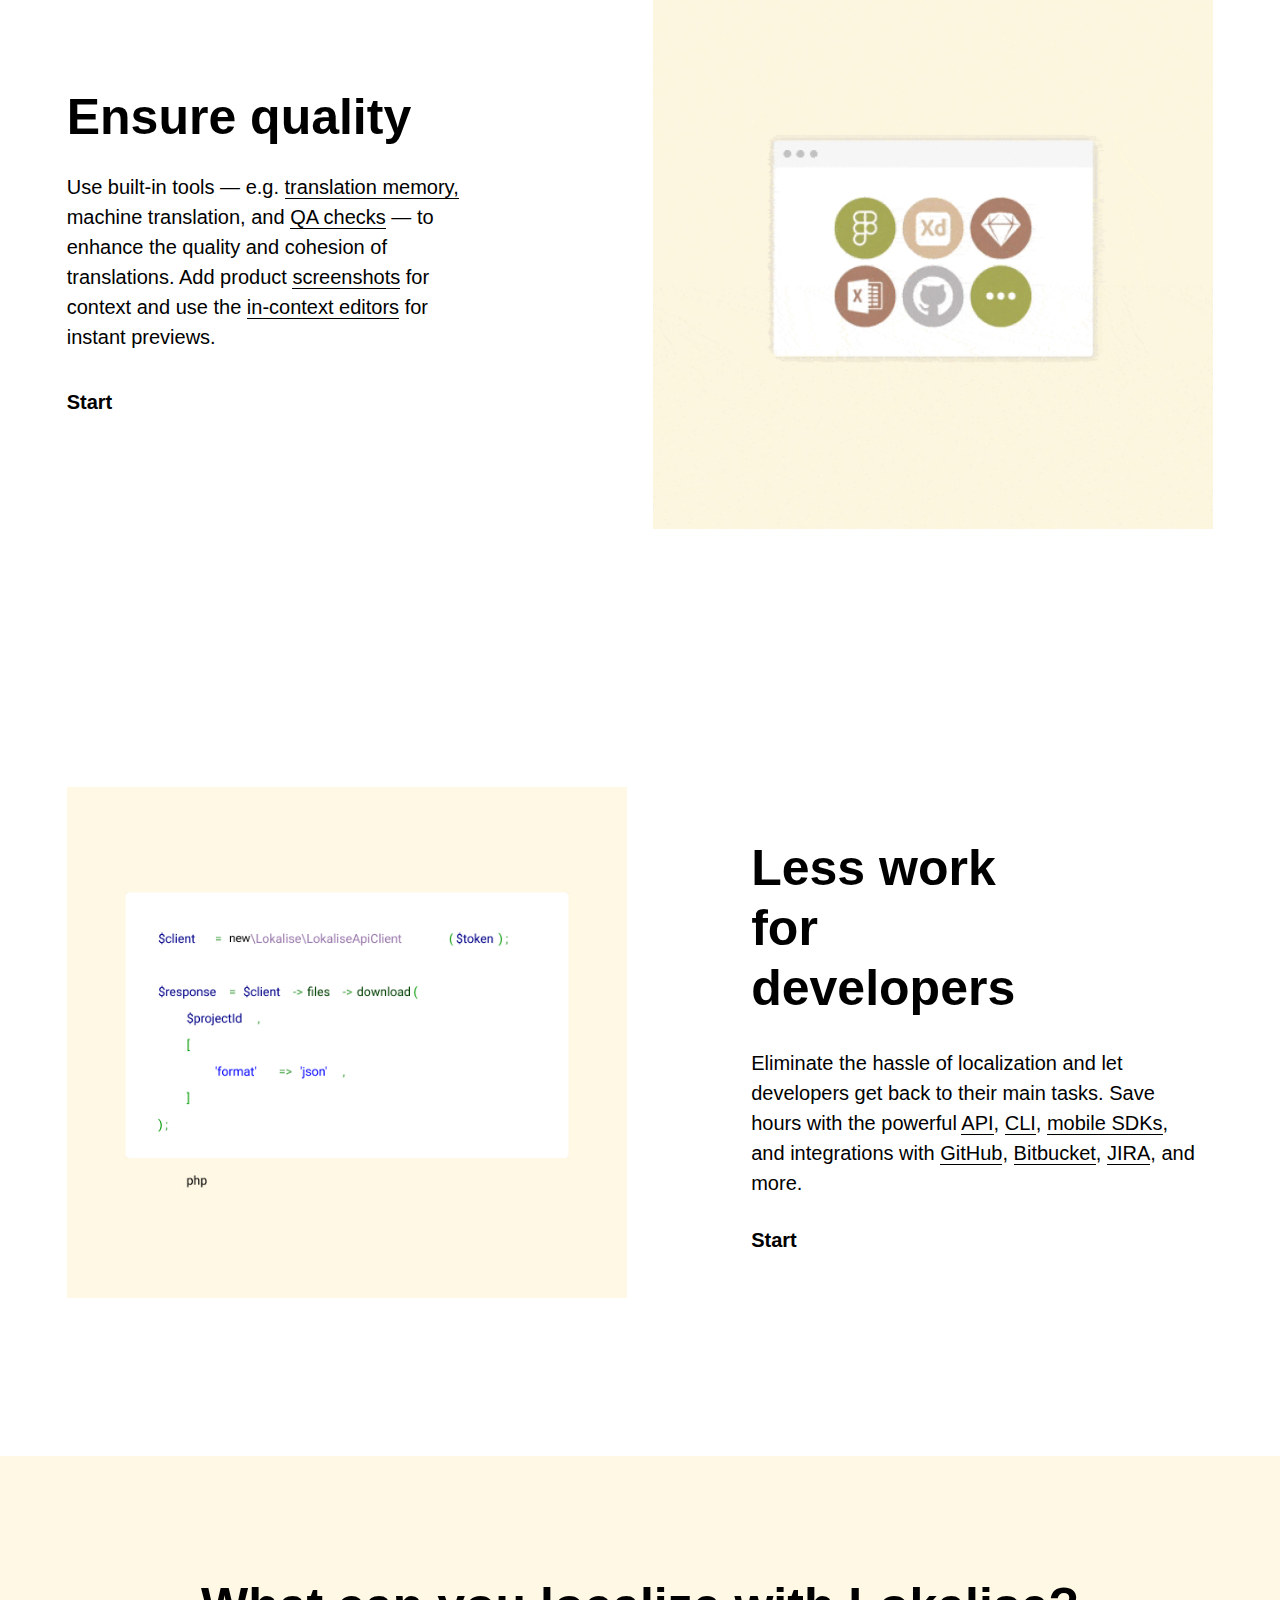
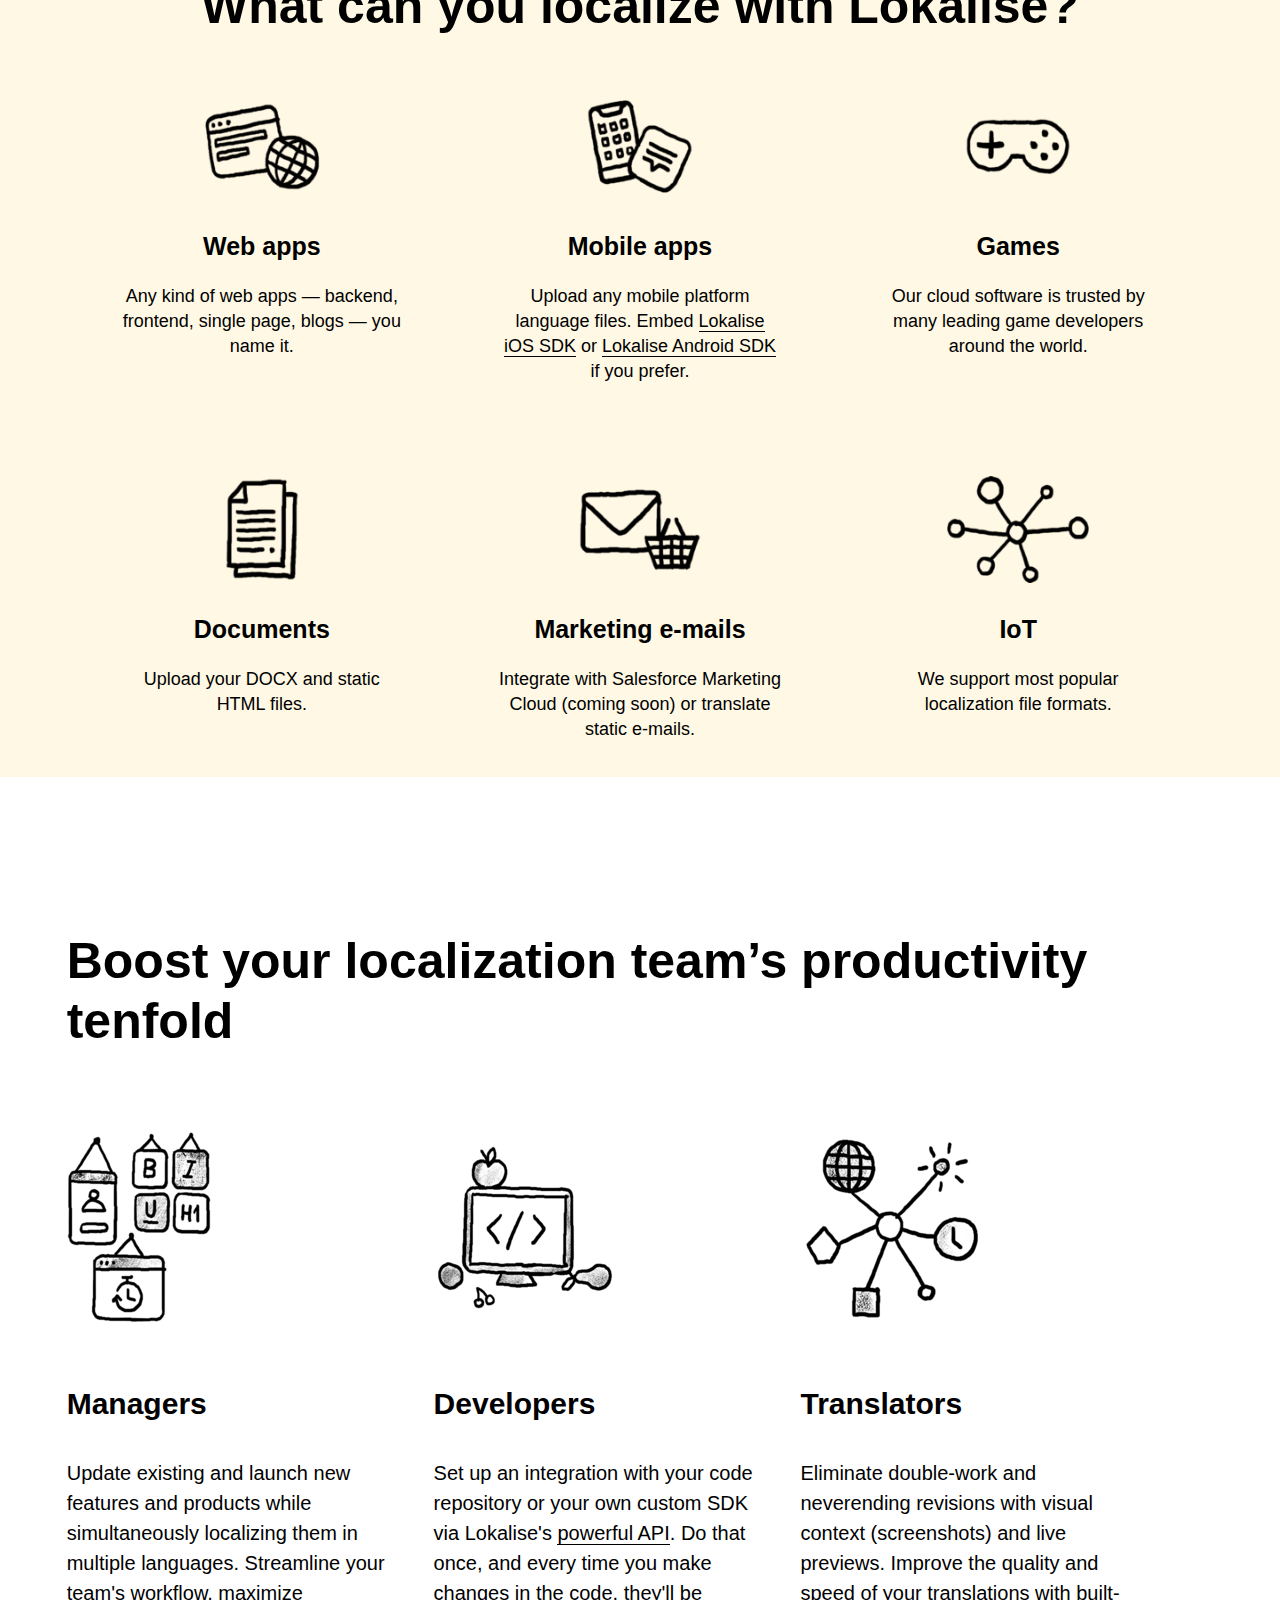
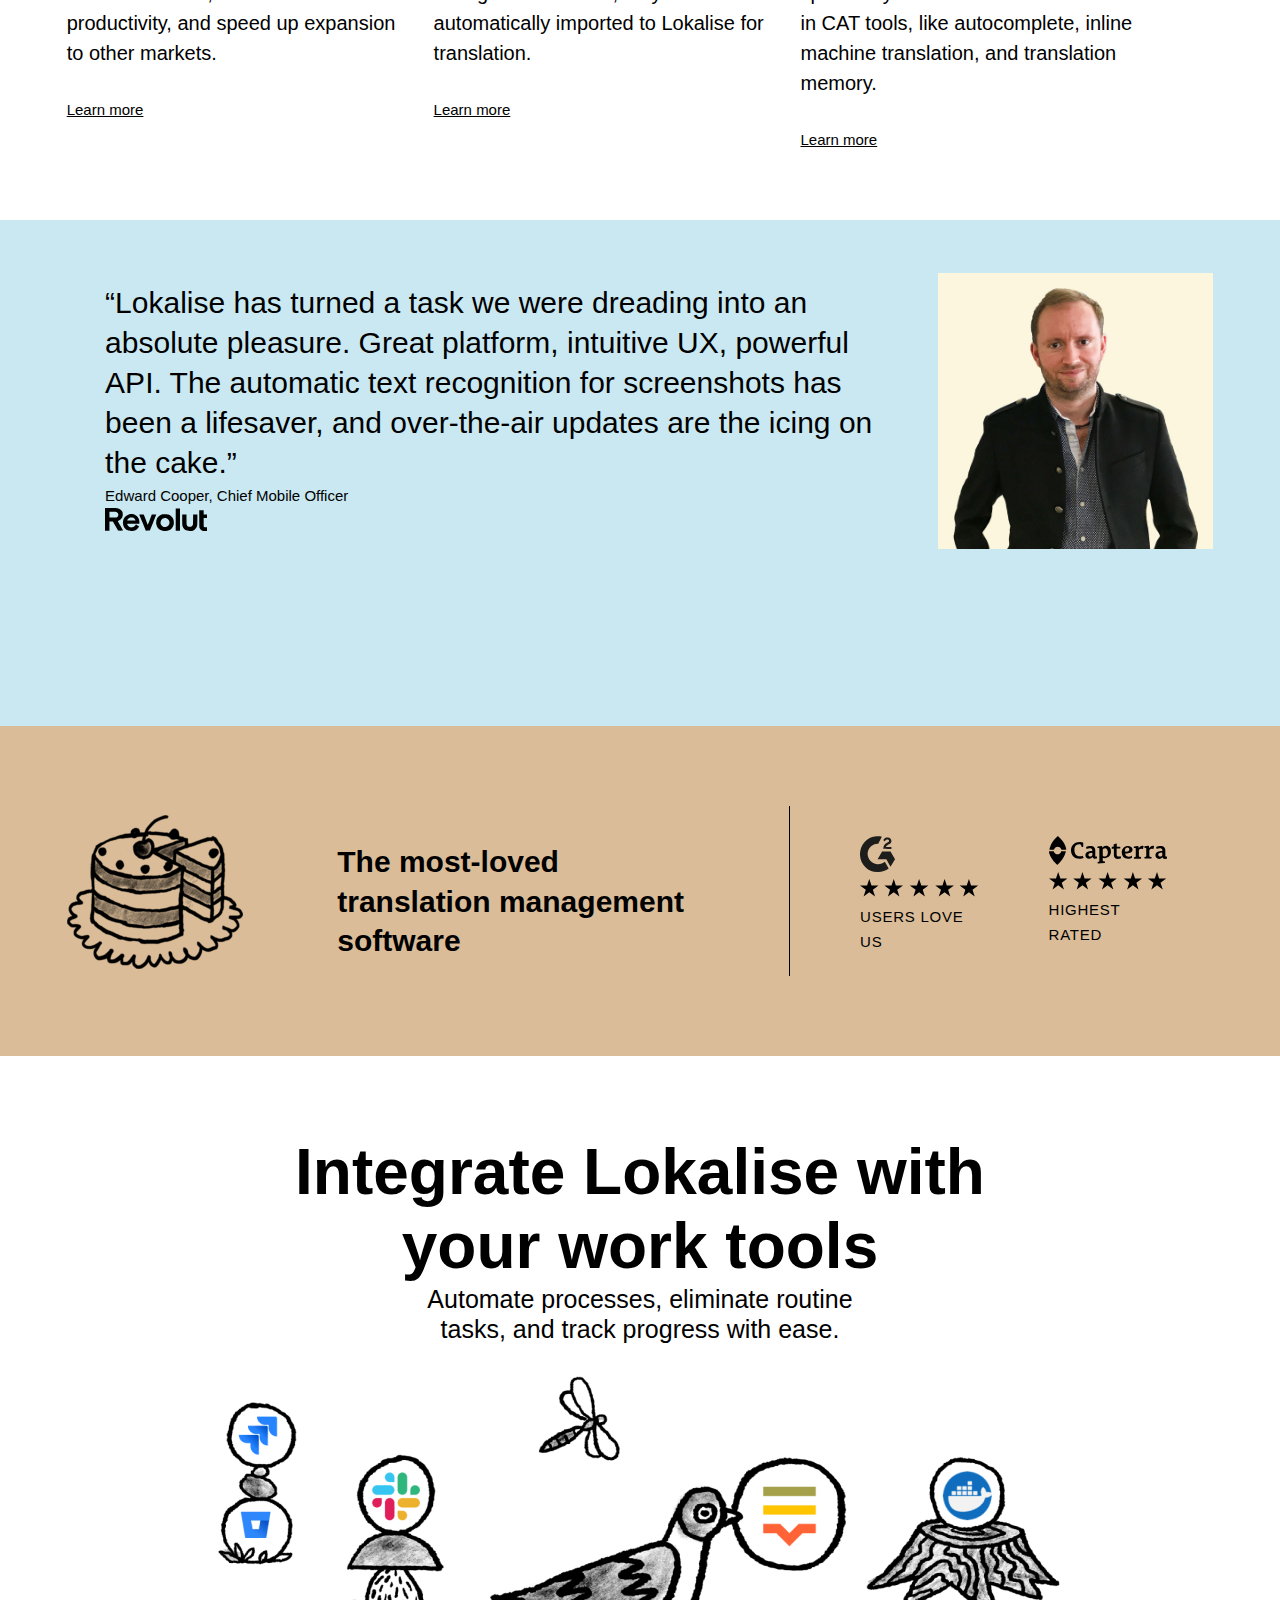
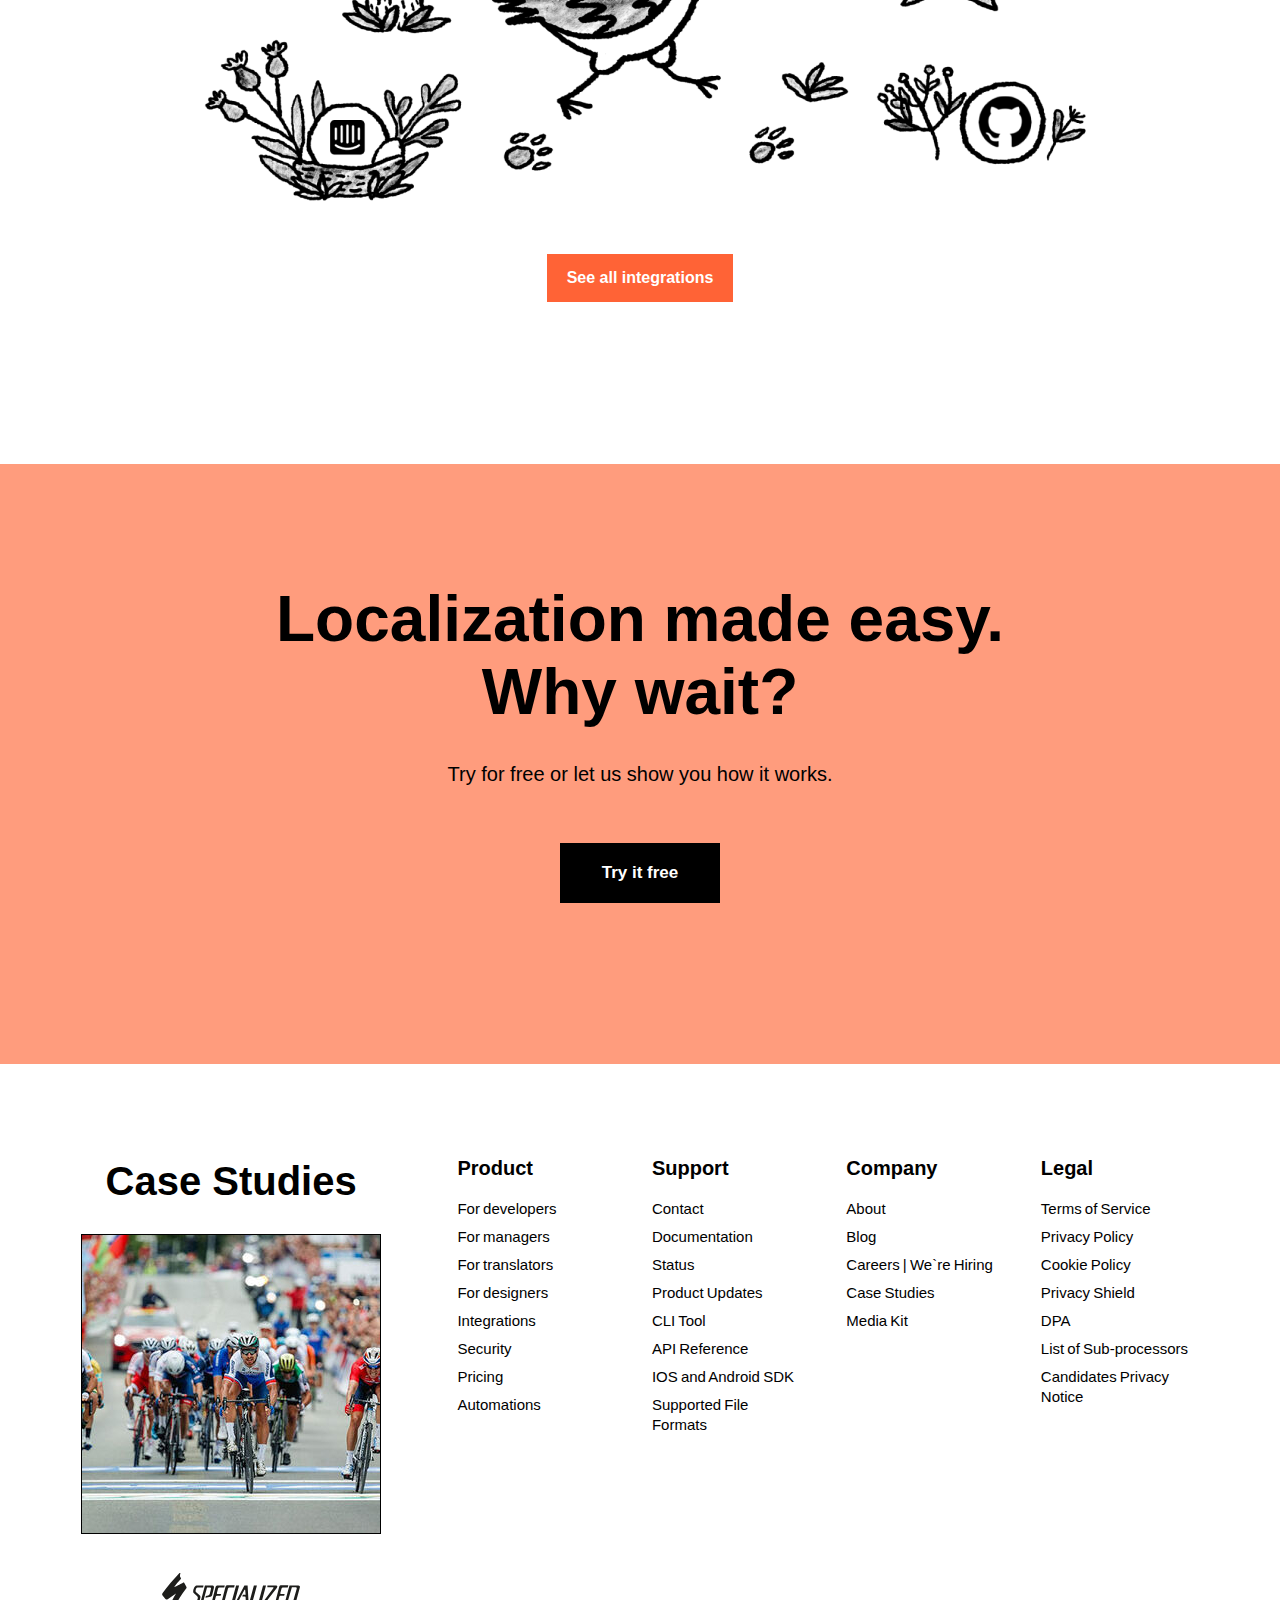
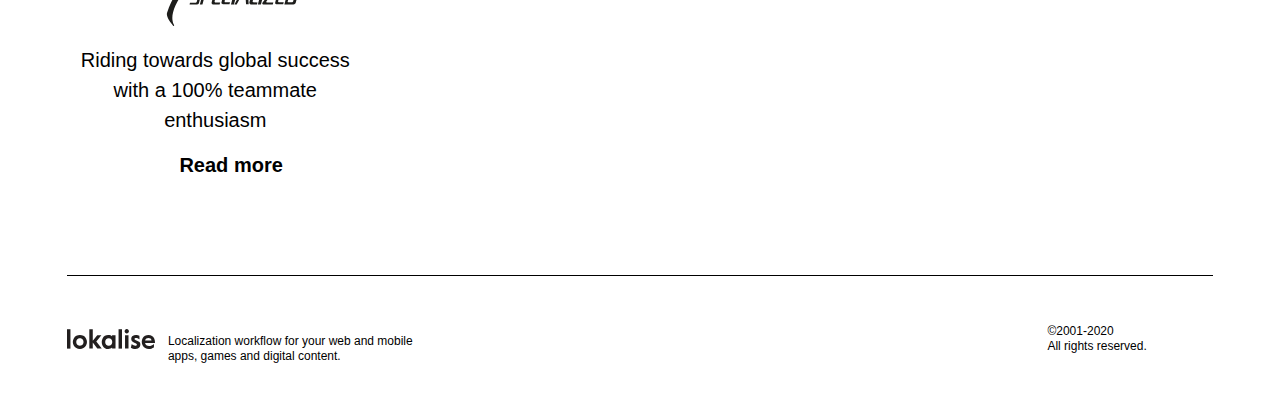
==== commit 25dc17ec: "edited toggle-arrow-button position" ====
--- a/index.html
+++ b/index.html
@@ -463,12 +463,13 @@
                         <p>©2001-2020</p>
                         <p>All rights reserved.</p>
                     </div>
-                    <div class="toggle-button">
-                        <svg xmlns="http://www.w3.org/2000/svg" width="24" height="24" viewBox="0 0 24 24">
-                            <path fill="currentColor" d="M7 2l-5 5 5 5 1.5-1.5-3.5-3.5 3.5-3.5-1.5-1.5z" />
-                            <path d="M0 0h24v24H0z" fill="none" />
-                        </svg>
-                    </div>
+
+                </div>
+                <div class="toggle-button">
+                    <svg xmlns="http://www.w3.org/2000/svg" width="24" height="24" viewBox="0 0 24 24">
+                        <path fill="currentColor" d="M7 2l-5 5 5 5 1.5-1.5-3.5-3.5 3.5-3.5-1.5-1.5z" />
+                        <path d="M0 0h24v24H0z" fill="none" />
+                    </svg>
                 </div>
 
             </div>
--- a/css/styles.css
+++ b/css/styles.css
@@ -1674,11 +1674,16 @@
   }
 }
 
-@media (max-width: 480px) {
+@media (min-width: 481px) {
+  .toggle-button svg {
+    display: none;
+  }
+}
+@media (max-width: 480.9px) {
   .toggle-button {
     position: absolute;
-    left: 60%;
-    transform: translateY(-420%) rotate(180deg);
+    left: 0;
+    transform: translateY(-442%) rotate(180deg);
     width: 30px;
     height: auto;
     background-color: #fff;
